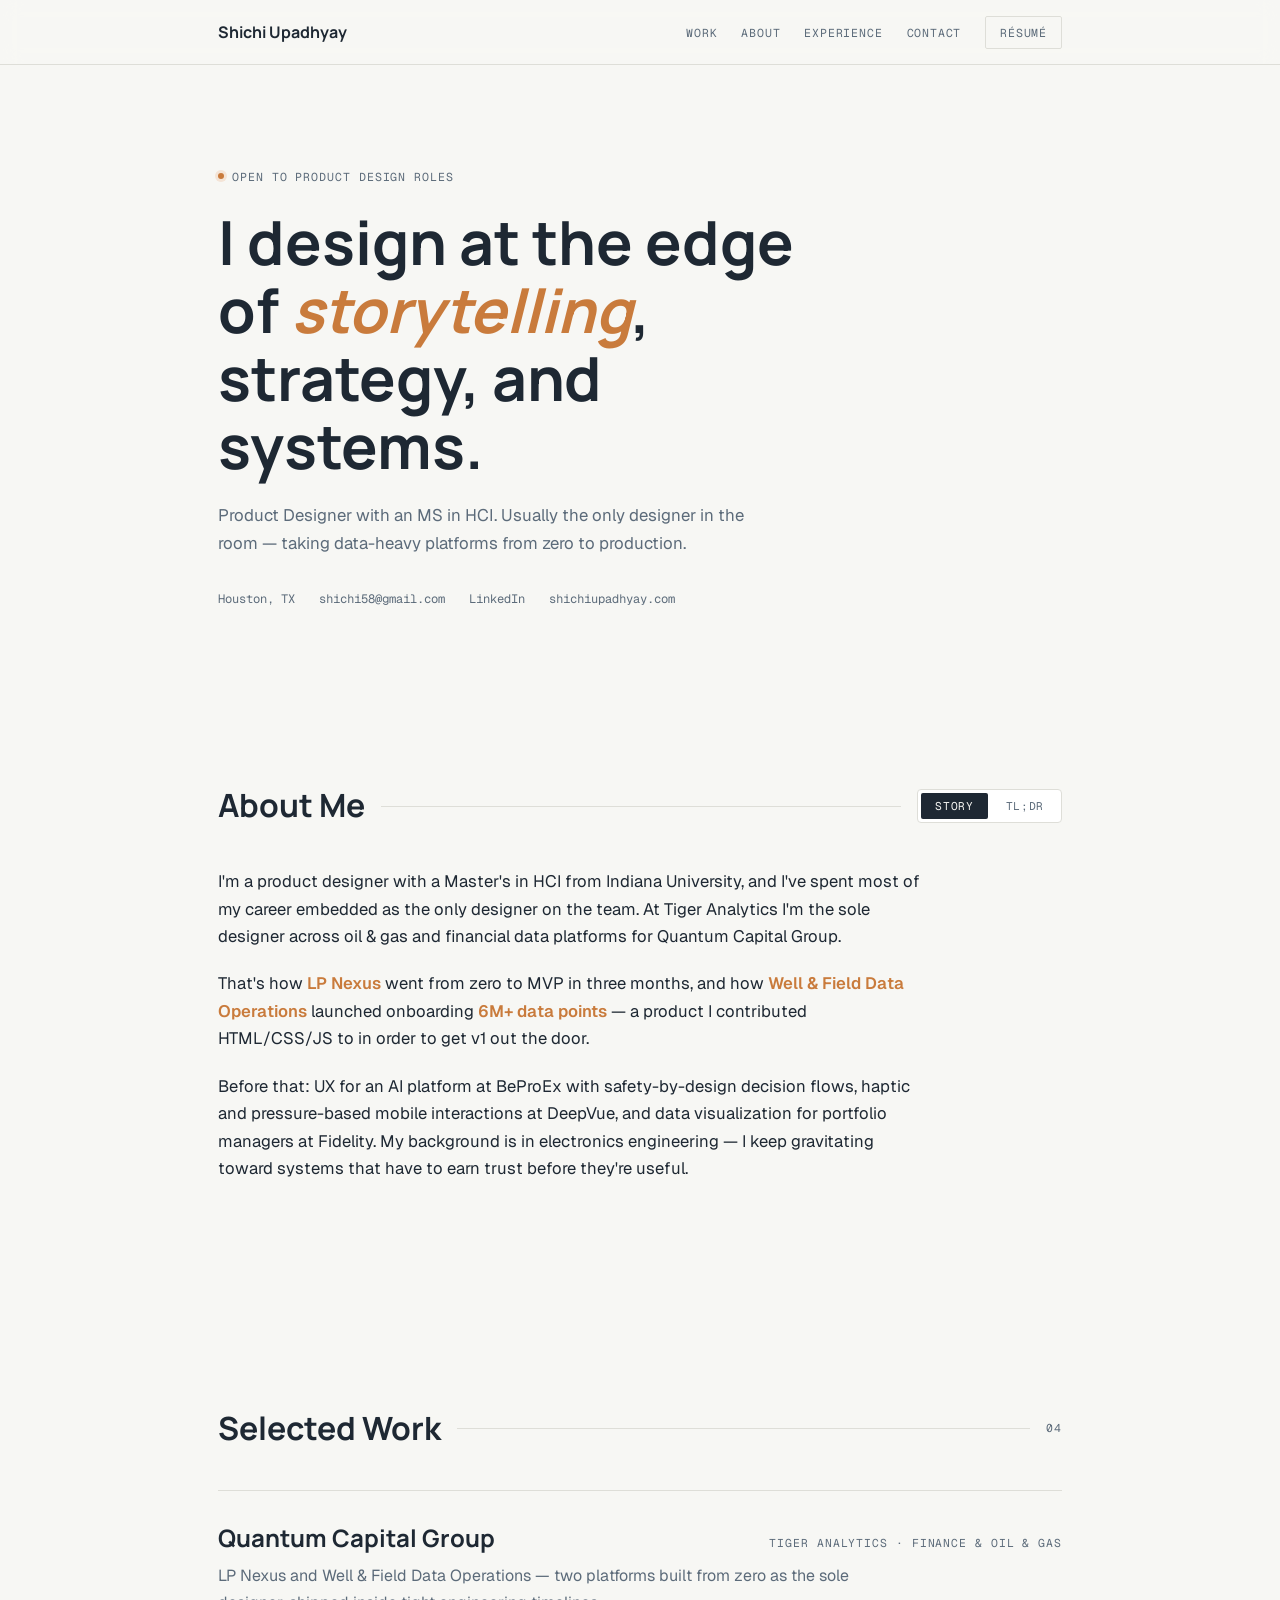
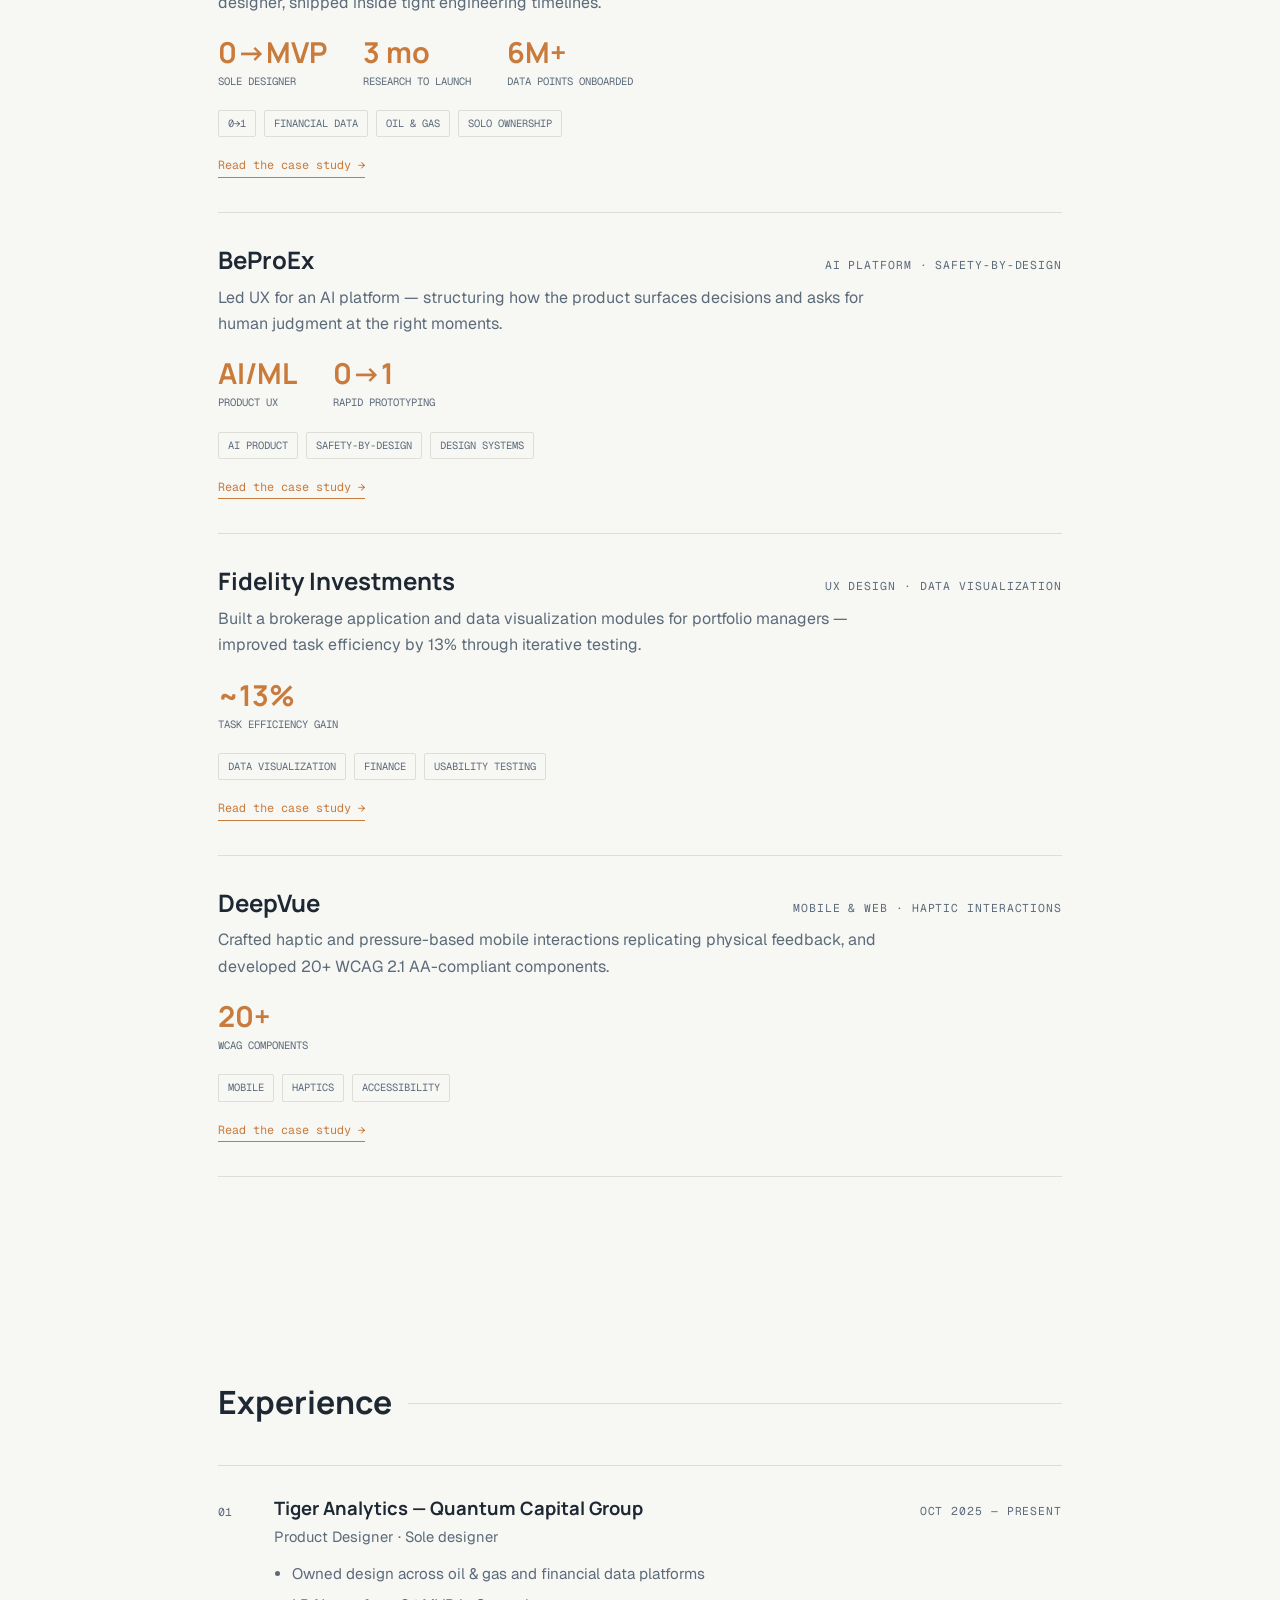
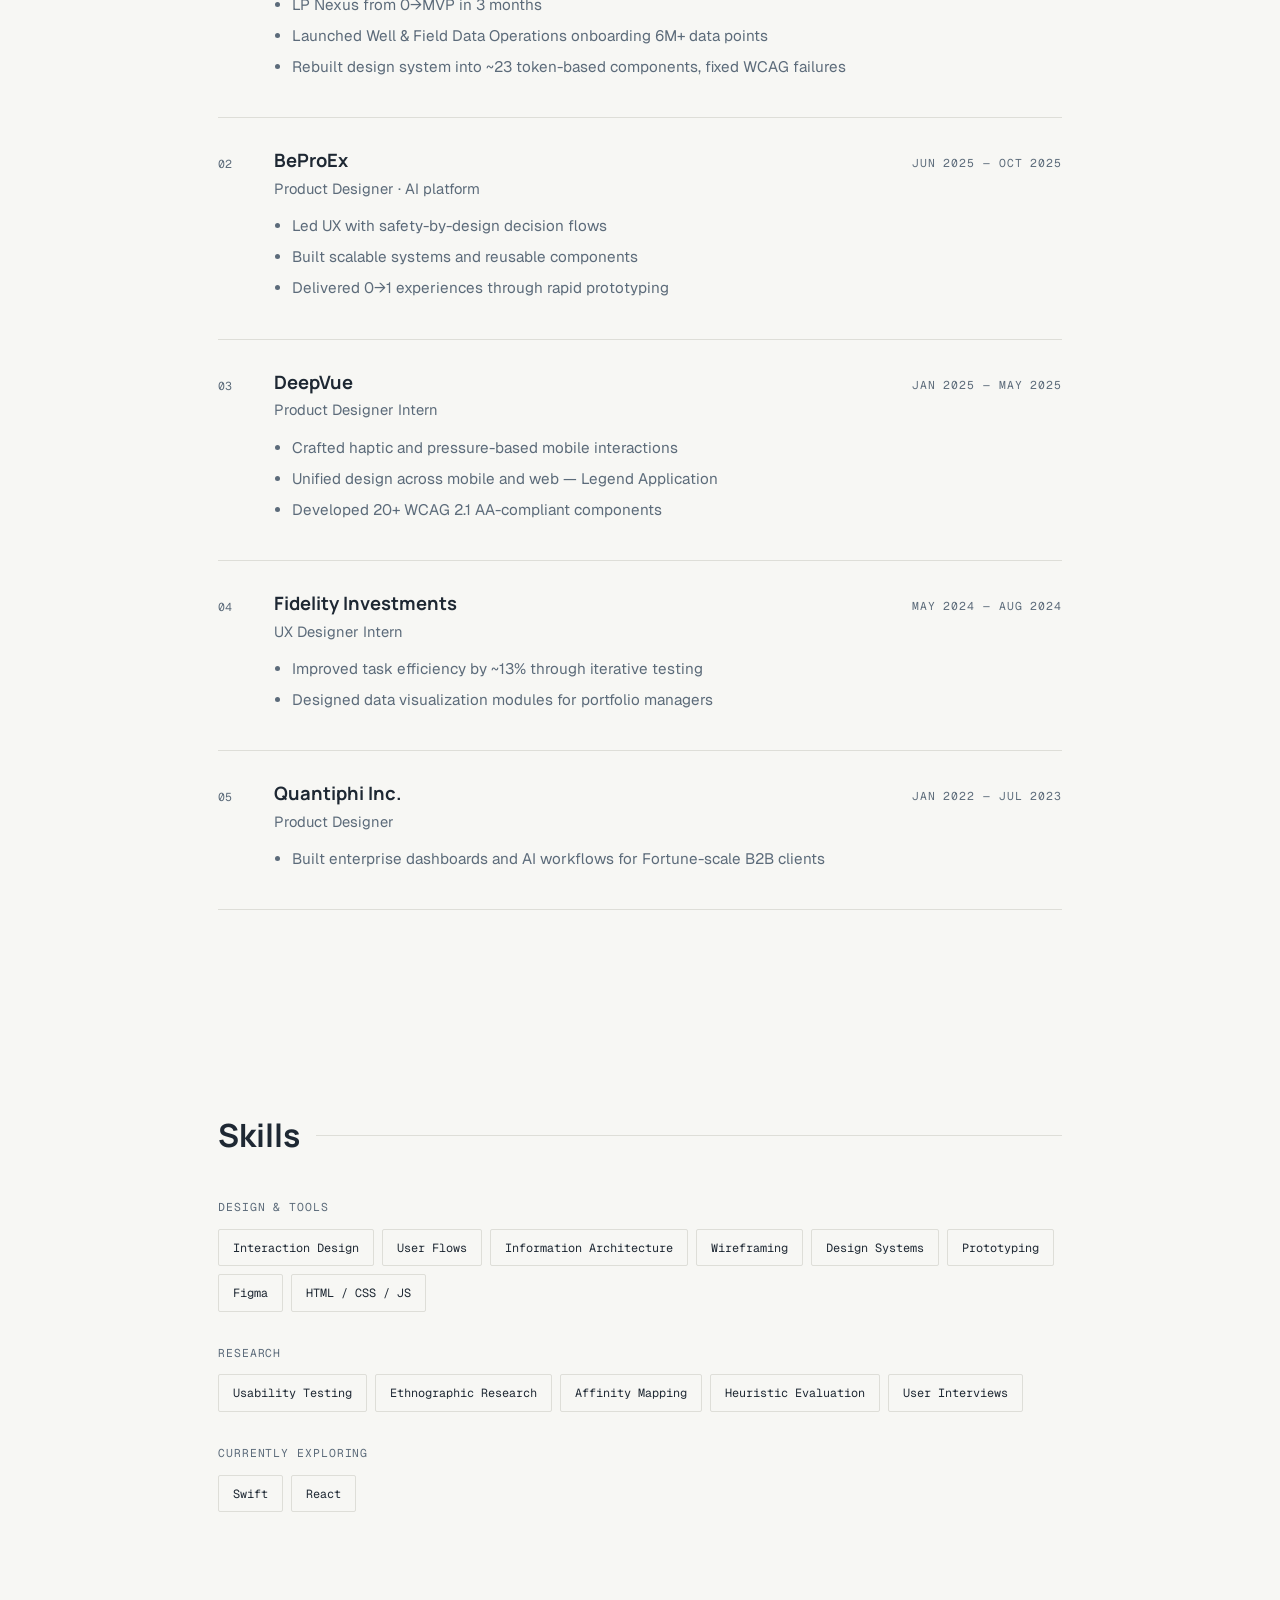
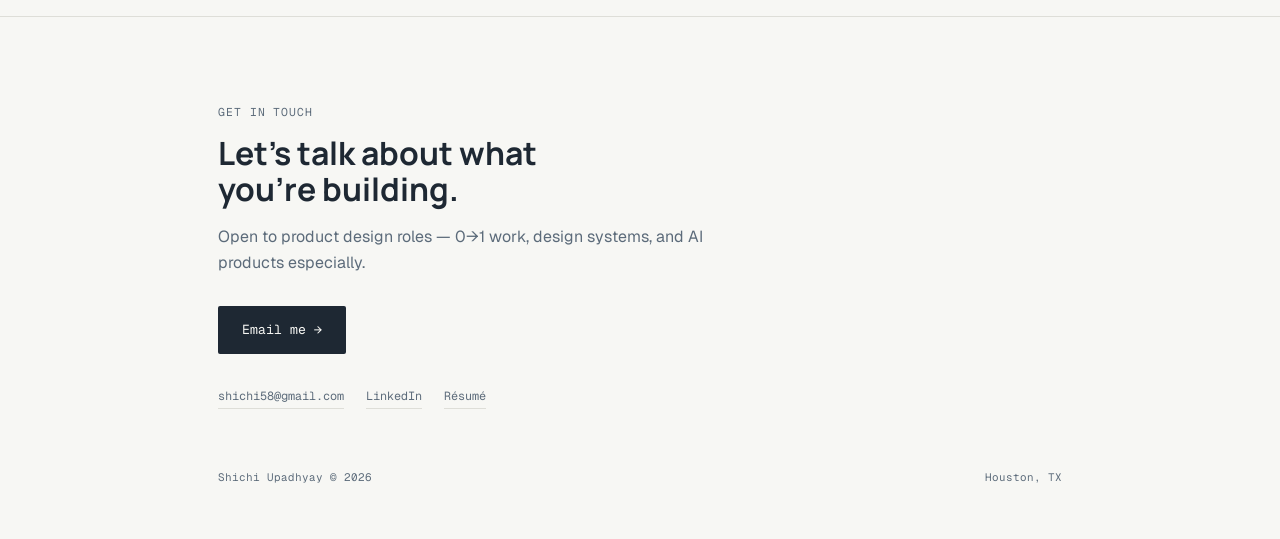
==== index.html @ eda4c9b5 "built portfolio structure with all sections and readme Set up portfolio from scratch - folder struct" ====
<!DOCTYPE html>
<html lang="en">
<head>
  <meta charset="UTF-8">
  <meta name="viewport" content="width=device-width, initial-scale=1">
  <title>Shichi Upadhyay — Product Designer</title>
  <link rel="preconnect" href="https://fonts.googleapis.com">
  <link rel="preconnect" href="https://fonts.gstatic.com" crossorigin>
  <link href="https://fonts.googleapis.com/css2?family=Manrope:wght@400;500;600;700&family=Geist:wght@400;500;600&family=Geist+Mono:wght@400;500&display=swap" rel="stylesheet">
  <link rel="stylesheet" href="assets/styles/main.css">
</head>
<body>

  <!-- 1. NAV -->
  <header class="nav">
    <div class="wrap">
      <div class="brand">Shichi Upadhyay</div>
      <nav class="nav-links">
        <a href="#work">Work</a>
        <a href="#about">About</a>
        <a href="#experience">Experience</a>
        <a href="#contact">Contact</a>
        <a href="resume.pdf" target="_blank" class="resume-btn">Résumé</a>
      </nav>
    </div>
  </header>

  <!-- 2. HERO -->
  <section class="hero">
    <div class="wrap">
      <span class="kicker">
        <span class="dot"></span>
        Open to product design roles
      </span>
      <h1>I design at the edge of <em>storytelling</em>, strategy, and systems.</h1>
      <p class="sub">Product Designer with an MS in HCI. Usually the only designer in the room — taking data-heavy platforms from zero to production.</p>
      <div class="hero-meta">
        <span>Houston, TX</span>
        <a href="mailto:shichi58@gmail.com">shichi58@gmail.com</a>
        <a href="https://linkedin.com/in/shichi-upadhyay" target="_blank">LinkedIn</a>
        <a href="https://shichiupadhyay.com" target="_blank">shichiupadhyay.com</a>
      </div>
    </div>
  </section>

  <!-- 3. ABOUT -->
  <section id="about" class="about">
    <div class="wrap">
      <div class="shead">
        <h2>About Me</h2>
        <span class="rule"></span>
        <div class="toggle">
          <button class="toggle-btn active" data-target="story">Story</button>
          <button class="toggle-btn" data-target="tldr">TL;DR</button>
        </div>
      </div>

      <div class="about-content" id="story">
        <p>I'm a product designer with a Master's in HCI from Indiana University, and I've spent most of my career embedded as the only designer on the team. At Tiger Analytics I'm the sole designer across oil & gas and financial data platforms for Quantum Capital Group.</p>
        <p>That's how <strong>LP Nexus</strong> went from zero to MVP in three months, and how <strong>Well & Field Data Operations</strong> launched onboarding <strong>6M+ data points</strong> — a product I contributed HTML/CSS/JS to in order to get v1 out the door.</p>
        <p>Before that: UX for an AI platform at BeProEx with safety-by-design decision flows, haptic and pressure-based mobile interactions at DeepVue, and data visualization for portfolio managers at Fidelity. My background is in electronics engineering — I keep gravitating toward systems that have to earn trust before they're useful.</p>
      </div>

      <div class="about-content hidden" id="tldr">
        <ul class="tldr-list">
          <li>MS in HCI, Indiana University</li>
          <li>Sole designer at Tiger Analytics — oil & gas + financial data platforms</li>
          <li>Took LP Nexus 0→MVP in 3 months</li>
          <li>Launched Well & Field Data Ops onboarding 6M+ data points</li>
          <li>Rebuilt design system — ~23 token-based components, WCAG fixed</li>
          <li>AI platform UX at BeProEx — safety-by-design decision flows</li>
          <li>Data visualization for portfolio managers at Fidelity</li>
          <li>Background in electronics engineering</li>
        </ul>
      </div>

    </div>
  </section>

  <!-- 4. SELECTED WORK -->
  <section id="work" class="work-section">
    <div class="wrap">
      <div class="shead">
        <h2>Selected Work</h2>
        <span class="rule"></span>
        <span class="mono">04</span>
      </div>

      <a href="case-studies/quantum-capital-group.html" class="work-card">
        <div class="work-top">
          <h3>Quantum Capital Group</h3>
          <span class="mono">Tiger Analytics · Finance & Oil & Gas</span>
        </div>
        <p>LP Nexus and Well & Field Data Operations — two platforms built from zero as the sole designer, shipped inside tight engineering timelines.</p>
        <div class="stats">
          <div class="stat"><span class="n">0→MVP</span><span class="l">Sole designer</span></div>
          <div class="stat"><span class="n">3 mo</span><span class="l">Research to launch</span></div>
          <div class="stat"><span class="n">6M+</span><span class="l">Data points onboarded</span></div>
        </div>
        <div class="tags">
          <span>0→1</span><span>Financial data</span><span>Oil & gas</span><span>Solo ownership</span>
        </div>
        <span class="go">Read the case study →</span>
      </a>

      <a href="case-studies/beprex.html" class="work-card">
        <div class="work-top">
          <h3>BeProEx</h3>
          <span class="mono">AI Platform · Safety-by-design</span>
        </div>
        <p>Led UX for an AI platform — structuring how the product surfaces decisions and asks for human judgment at the right moments.</p>
        <div class="stats">
          <div class="stat"><span class="n">AI/ML</span><span class="l">Product UX</span></div>
          <div class="stat"><span class="n">0→1</span><span class="l">Rapid prototyping</span></div>
        </div>
        <div class="tags">
          <span>AI product</span><span>Safety-by-design</span><span>Design systems</span>
        </div>
        <span class="go">Read the case study →</span>
      </a>

      <a href="case-studies/fidelity-investments.html" class="work-card">
        <div class="work-top">
          <h3>Fidelity Investments</h3>
          <span class="mono">UX Design · Data visualization</span>
        </div>
        <p>Built a brokerage application and data visualization modules for portfolio managers — improved task efficiency by 13% through iterative testing.</p>
        <div class="stats">
          <div class="stat"><span class="n">~13%</span><span class="l">Task efficiency gain</span></div>
        </div>
        <div class="tags">
          <span>Data visualization</span><span>Finance</span><span>Usability testing</span>
        </div>
        <span class="go">Read the case study →</span>
      </a>

      <a href="case-studies/deepvue.html" class="work-card">
        <div class="work-top">
          <h3>DeepVue</h3>
          <span class="mono">Mobile & Web · Haptic interactions</span>
        </div>
        <p>Crafted haptic and pressure-based mobile interactions replicating physical feedback, and developed 20+ WCAG 2.1 AA-compliant components.</p>
        <div class="stats">
          <div class="stat"><span class="n">20+</span><span class="l">WCAG components</span></div>
        </div>
        <div class="tags">
          <span>Mobile</span><span>Haptics</span><span>Accessibility</span>
        </div>
        <span class="go">Read the case study →</span>
      </a>

    </div>
  </section>

  <!-- 5. EXPERIENCE -->
  <section id="experience" class="experience">
    <div class="wrap">
      <div class="shead">
        <h2>Experience</h2>
        <span class="rule"></span>
      </div>

      <div class="exp-item">
        <span class="exp-num">01</span>
        <div class="exp-body">
          <div class="exp-top">
            <h3>Tiger Analytics — Quantum Capital Group</h3>
            <span class="mono">Oct 2025 — Present</span>
          </div>
          <div class="exp-role">Product Designer · Sole designer</div>
          <ul>
            <li>Owned design across oil & gas and financial data platforms</li>
            <li>LP Nexus from 0→MVP in 3 months</li>
            <li>Launched Well & Field Data Operations onboarding 6M+ data points</li>
            <li>Rebuilt design system into ~23 token-based components, fixed WCAG failures</li>
          </ul>
        </div>
      </div>

      <div class="exp-item">
        <span class="exp-num">02</span>
        <div class="exp-body">
          <div class="exp-top">
            <h3>BeProEx</h3>
            <span class="mono">Jun 2025 — Oct 2025</span>
          </div>
          <div class="exp-role">Product Designer · AI platform</div>
          <ul>
            <li>Led UX with safety-by-design decision flows</li>
            <li>Built scalable systems and reusable components</li>
            <li>Delivered 0→1 experiences through rapid prototyping</li>
          </ul>
        </div>
      </div>

      <div class="exp-item">
        <span class="exp-num">03</span>
        <div class="exp-body">
          <div class="exp-top">
            <h3>DeepVue</h3>
            <span class="mono">Jan 2025 — May 2025</span>
          </div>
          <div class="exp-role">Product Designer Intern</div>
          <ul>
            <li>Crafted haptic and pressure-based mobile interactions</li>
            <li>Unified design across mobile and web — Legend Application</li>
            <li>Developed 20+ WCAG 2.1 AA-compliant components</li>
          </ul>
        </div>
      </div>

      <div class="exp-item">
        <span class="exp-num">04</span>
        <div class="exp-body">
          <div class="exp-top">
            <h3>Fidelity Investments</h3>
            <span class="mono">May 2024 — Aug 2024</span>
          </div>
          <div class="exp-role">UX Designer Intern</div>
          <ul>
            <li>Improved task efficiency by ~13% through iterative testing</li>
            <li>Designed data visualization modules for portfolio managers</li>
          </ul>
        </div>
      </div>

      <div class="exp-item">
        <span class="exp-num">05</span>
        <div class="exp-body">
          <div class="exp-top">
            <h3>Quantiphi Inc.</h3>
            <span class="mono">Jan 2022 — Jul 2023</span>
          </div>
          <div class="exp-role">Product Designer</div>
          <ul>
            <li>Built enterprise dashboards and AI workflows for Fortune-scale B2B clients</li>
          </ul>
        </div>
      </div>

    </div>
  </section>

  <!-- 6. SKILLS -->
  <section id="skills" class="skills-section">
    <div class="wrap">
      <div class="shead">
        <h2>Skills</h2>
        <span class="rule"></span>
      </div>
      <div class="skills-grid">
        <div class="skills-group">
          <span class="mono">Design & Tools</span>
          <div class="skills-list">
            <span>Interaction Design</span>
            <span>User Flows</span>
            <span>Information Architecture</span>
            <span>Wireframing</span>
            <span>Design Systems</span>
            <span>Prototyping</span>
            <span>Figma</span>
            <span>HTML / CSS / JS</span>
          </div>
        </div>
        <div class="skills-group">
          <span class="mono">Research</span>
          <div class="skills-list">
            <span>Usability Testing</span>
            <span>Ethnographic Research</span>
            <span>Affinity Mapping</span>
            <span>Heuristic Evaluation</span>
            <span>User Interviews</span>
          </div>
        </div>
        <div class="skills-group">
          <span class="mono">Currently Exploring</span>
          <div class="skills-list">
            <span>Swift</span>
            <span>React</span>
          </div>
        </div>
      </div>
    </div>
  </section>

  <!-- 7. FOOTER CTA -->
  <footer id="contact">
    <div class="wrap">
      <span class="mono">Get in touch</span>
      <h2>Let's talk about what you're building.</h2>
      <p class="footer-lead">Open to product design roles — 0→1 work, design systems, and AI products especially.</p>
      <a href="mailto:shichi58@gmail.com" class="cta-btn">Email me →</a>
      <div class="footer-links">
        <a href="mailto:shichi58@gmail.com">shichi58@gmail.com</a>
        <a href="https://linkedin.com/in/shichi-upadhyay" target="_blank">LinkedIn</a>
        <a href="resume.pdf" target="_blank">Résumé</a>
      </div>
      <div class="footer-bottom">
        <span>Shichi Upadhyay © 2026</span>
        <span>Houston, TX</span>
      </div>
    </div>
  </footer>

  <script src="assets/scripts/main.js"></script>
</body>
</html>
---- assets/styles/main.css ----
:root {
  --paper: #F7F7F4;
  --ink: #1E2833;
  --ink-soft: #5C6B7A;
  --line: #DEDED8;
  --amber: #C97B3C;
  --amber-wash: #F4E4D6;
  --card: #FFFFFF;
  --max: 900px;
}

* { box-sizing: border-box; margin: 0; padding: 0; }
html { scroll-behavior: smooth; }

body {
  background: var(--paper);
  color: var(--ink);
  font-family: 'Geist', system-ui, sans-serif;
  line-height: 1.65;
  -webkit-font-smoothing: antialiased;
}

h1, h2, h3 {
  font-family: 'Manrope', sans-serif;
  font-weight: 700;
  line-height: 1.12;
}

a { color: inherit; text-decoration: none; }

.wrap {
  max-width: var(--max);
  margin: 0 auto;
  padding: 0 28px;
}

.mono {
  font-family: 'Geist Mono', monospace;
  font-size: .71rem;
  letter-spacing: .08em;
  text-transform: uppercase;
  color: var(--ink-soft);
}

/* ── NAV ── */
.nav {
  position: sticky;
  top: 0;
  z-index: 30;
  background: rgba(247,247,244,.88);
  backdrop-filter: blur(10px);
  border-bottom: 1px solid var(--line);
}

.nav .wrap {
  display: flex;
  align-items: center;
  justify-content: space-between;
  height: 64px;
}

.brand {
  font-family: 'Manrope', sans-serif;
  font-weight: 700;
  font-size: 1rem;
}

.nav-links {
  display: flex;
  align-items: center;
  gap: 24px;
}

.nav-links a {
  font-family: 'Geist Mono', monospace;
  font-size: .72rem;
  letter-spacing: .07em;
  text-transform: uppercase;
  color: var(--ink-soft);
}

.nav-links a:hover { color: var(--amber); }

.resume-btn {
  border: 1px solid var(--line);
  padding: 6px 14px;
  border-radius: 2px;
}

.resume-btn:hover {
  background: var(--amber);
  color: white;
  border-color: var(--amber);
}

/* ── HERO ── */
.hero { padding: 96px 0 72px; }

.kicker {
  display: inline-flex;
  align-items: center;
  gap: 8px;
  font-family: 'Geist Mono', monospace;
  font-size: .72rem;
  letter-spacing: .08em;
  text-transform: uppercase;
  color: var(--ink-soft);
  margin-bottom: 22px;
}

.dot {
  width: 6px;
  height: 6px;
  border-radius: 50%;
  background: var(--amber);
  box-shadow: 0 0 0 3px var(--amber-wash);
  display: inline-block;
}

.hero h1 {
  font-size: clamp(2.4rem, 5.6vw, 3.8rem);
  max-width: 15ch;
}

.hero h1 em {
  font-style: italic;
  color: var(--amber);
}

.hero .sub {
  margin-top: 22px;
  color: var(--ink-soft);
  font-size: 1.05rem;
  max-width: 48ch;
}

.hero-meta {
  margin-top: 32px;
  display: flex;
  gap: 24px;
  flex-wrap: wrap;
}

.hero-meta a,
.hero-meta span {
  font-family: 'Geist Mono', monospace;
  font-size: .76rem;
  color: var(--ink-soft);
  border-bottom: 1px solid transparent;
  padding-bottom: 2px;
}

.hero-meta a:hover {
  color: var(--amber);
  border-bottom-color: var(--amber);
}

/* ── SECTION HEADS ── */
.shead {
  display: flex;
  align-items: center;
  gap: 16px;
  margin-bottom: 44px;
}

.shead h2 { font-size: 2rem; white-space: nowrap; }

.rule {
  flex: 1;
  height: 1px;
  background: var(--line);
}

/* ── ABOUT ── */
.about { padding: 104px 0; }

.toggle {
  display: flex;
  gap: 4px;
  background: var(--card);
  border: 1px solid var(--line);
  border-radius: 4px;
  padding: 3px;
}

.toggle-btn {
  font-family: 'Geist Mono', monospace;
  font-size: .7rem;
  letter-spacing: .06em;
  text-transform: uppercase;
  padding: 6px 14px;
  border: none;
  background: none;
  color: var(--ink-soft);
  border-radius: 2px;
  cursor: pointer;
  transition: all .2s ease;
}

.toggle-btn.active {
  background: var(--ink);
  color: var(--paper);
}

.about-content { margin-top: 8px; }
.about-content p { max-width: 64ch; font-size: 1.04rem; margin-bottom: 20px; }
.about-content strong { font-weight: 600; color: var(--amber); }
.about-content.hidden { display: none; }

.tldr-list {
  padding-left: 18px;
  display: flex;
  flex-direction: column;
  gap: 12px;
}

.tldr-list li { font-size: 1.04rem; color: var(--ink-soft); }
.tldr-list li strong { color: var(--ink); }

/* ── WORK ── */
.work-section { padding: 104px 0; }

.work-card {
  display: block;
  border-top: 1px solid var(--line);
  padding: 34px 0;
  transition: padding-left .25s ease;
}

.work-card:last-of-type { border-bottom: 1px solid var(--line); }
.work-card:hover { padding-left: 10px; }

.work-top {
  display: flex;
  justify-content: space-between;
  align-items: baseline;
  gap: 16px;
  flex-wrap: wrap;
}

.work-card h3 { font-size: 1.5rem; }

.work-card p {
  color: var(--ink-soft);
  max-width: 60ch;
  margin-top: 10px;
}

.stats {
  display: flex;
  gap: 36px;
  margin-top: 22px;
  flex-wrap: wrap;
}

.stat .n {
  font-family: 'Manrope', sans-serif;
  font-size: 1.8rem;
  font-weight: 700;
  color: var(--amber);
  display: block;
  line-height: 1;
}

.stat .l {
  font-family: 'Geist Mono', monospace;
  font-size: .66rem;
  text-transform: uppercase;
  color: var(--ink-soft);
  margin-top: 6px;
  display: block;
}

.tags {
  display: flex;
  gap: 8px;
  flex-wrap: wrap;
  margin-top: 20px;
}

.tags span {
  font-family: 'Geist Mono', monospace;
  font-size: .65rem;
  text-transform: uppercase;
  color: var(--ink-soft);
  border: 1px solid var(--line);
  padding: 4px 9px;
  border-radius: 2px;
}

.go {
  font-family: 'Geist Mono', monospace;
  font-size: .74rem;
  color: var(--amber);
  margin-top: 18px;
  display: inline-block;
  border-bottom: 1px solid var(--amber);
  padding-bottom: 2px;
}

/* ── EXPERIENCE ── */
.experience { padding: 104px 0; }

.exp-item {
  display: flex;
  gap: 32px;
  border-top: 1px solid var(--line);
  padding: 32px 0;
}

.exp-item:last-of-type { border-bottom: 1px solid var(--line); }

.exp-num {
  font-family: 'Geist Mono', monospace;
  font-size: .72rem;
  color: var(--ink-soft);
  padding-top: 4px;
  min-width: 24px;
}

.exp-body { flex: 1; }

.exp-top {
  display: flex;
  justify-content: space-between;
  align-items: baseline;
  gap: 12px;
  flex-wrap: wrap;
  margin-bottom: 4px;
}

.exp-top h3 { font-size: 1.15rem; }

.exp-role {
  color: var(--ink-soft);
  font-size: .92rem;
  margin-bottom: 12px;
}

.exp-body ul { padding-left: 18px; }
.exp-body li {
  font-size: .95rem;
  color: var(--ink-soft);
  margin-bottom: 6px;
}

/* ── SKILLS ── */
.skills-section { padding: 104px 0; }

.skills-grid {
  display: flex;
  flex-direction: column;
  gap: 32px;
}

.skills-group .mono { display: block; margin-bottom: 12px; }

.skills-list {
  display: flex;
  flex-wrap: wrap;
  gap: 8px;
}

.skills-list span {
  font-family: 'Geist Mono', monospace;
  font-size: .74rem;
  padding: 8px 14px;
  border: 1px solid var(--line);
  border-radius: 2px;
  color: var(--ink);
}

/* ── FOOTER ── */
footer {
  border-top: 1px solid var(--line);
  padding: 86px 0 52px;
}

footer .mono { display: block; margin-bottom: 14px; }
footer h2 { font-size: 2rem; max-width: 18ch; margin-bottom: 16px; }

.footer-lead {
  color: var(--ink-soft);
  max-width: 48ch;
  margin-bottom: 30px;
}

.cta-btn {
  display: inline-block;
  font-family: 'Geist Mono', monospace;
  font-size: .82rem;
  background: var(--ink);
  color: var(--paper);
  padding: 13px 24px;
  border-radius: 2px;
  transition: background .2s ease;
}

.cta-btn:hover { background: var(--amber); }

.footer-links {
  display: flex;
  gap: 22px;
  margin-top: 32px;
  flex-wrap: wrap;
}

.footer-links a {
  font-family: 'Geist Mono', monospace;
  font-size: .74rem;
  color: var(--ink-soft);
  border-bottom: 1px solid var(--line);
  padding-bottom: 2px;
}

.footer-links a:hover {
  color: var(--amber);
  border-bottom-color: var(--amber);
}

.footer-bottom {
  margin-top: 60px;
  display: flex;
  justify-content: space-between;
  flex-wrap: wrap;
  gap: 8px;
  font-family: 'Geist Mono', monospace;
  font-size: .68rem;
  color: var(--ink-soft);
}

/* ── REVEAL ANIMATION ── */
[data-r] {
  opacity: 0;
  transform: translateY(12px);
  transition: opacity .55s ease, transform .55s ease;
}

[data-r].vis {
  opacity: 1;
  transform: none;
}

/* ── RESPONSIVE ── */
@media (max-width: 720px) {
  section { padding: 68px 0; }
  .nav-links { gap: 14px; }
  .exp-item { flex-direction: column; gap: 8px; }
}
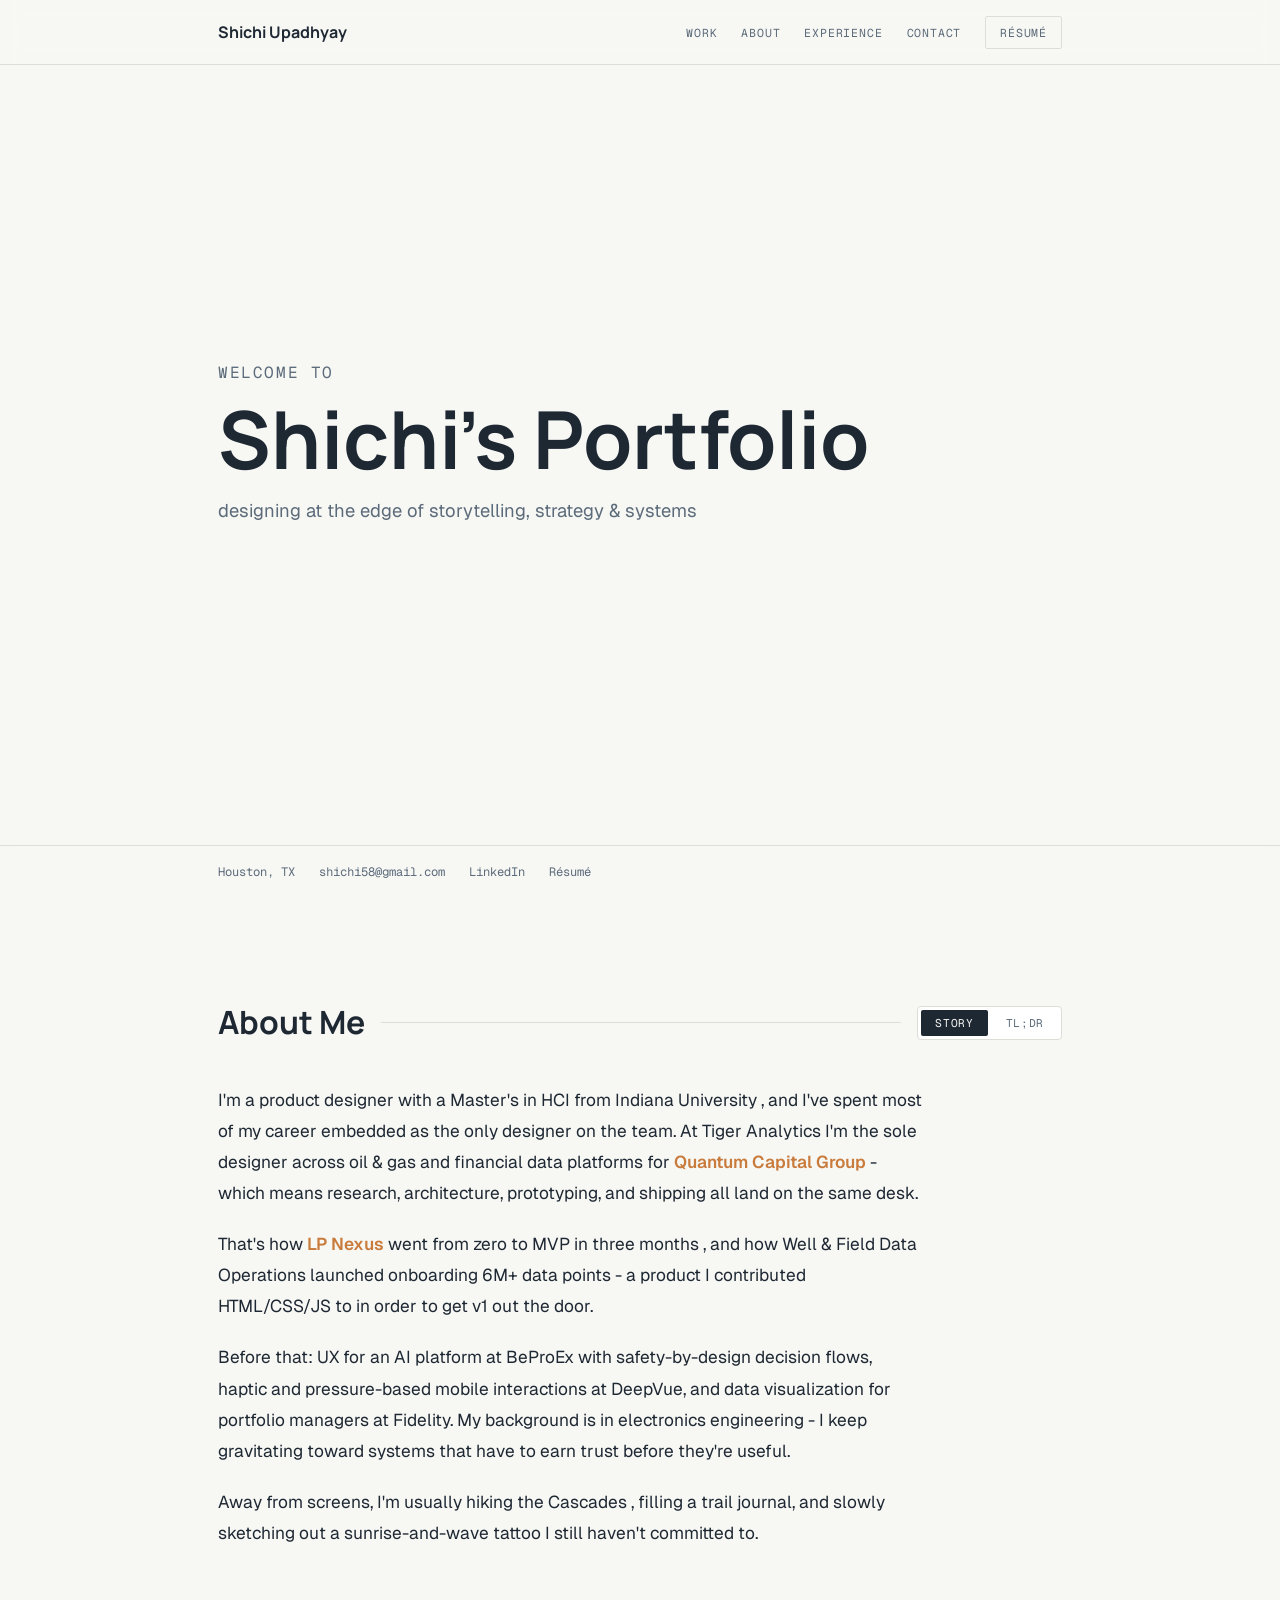
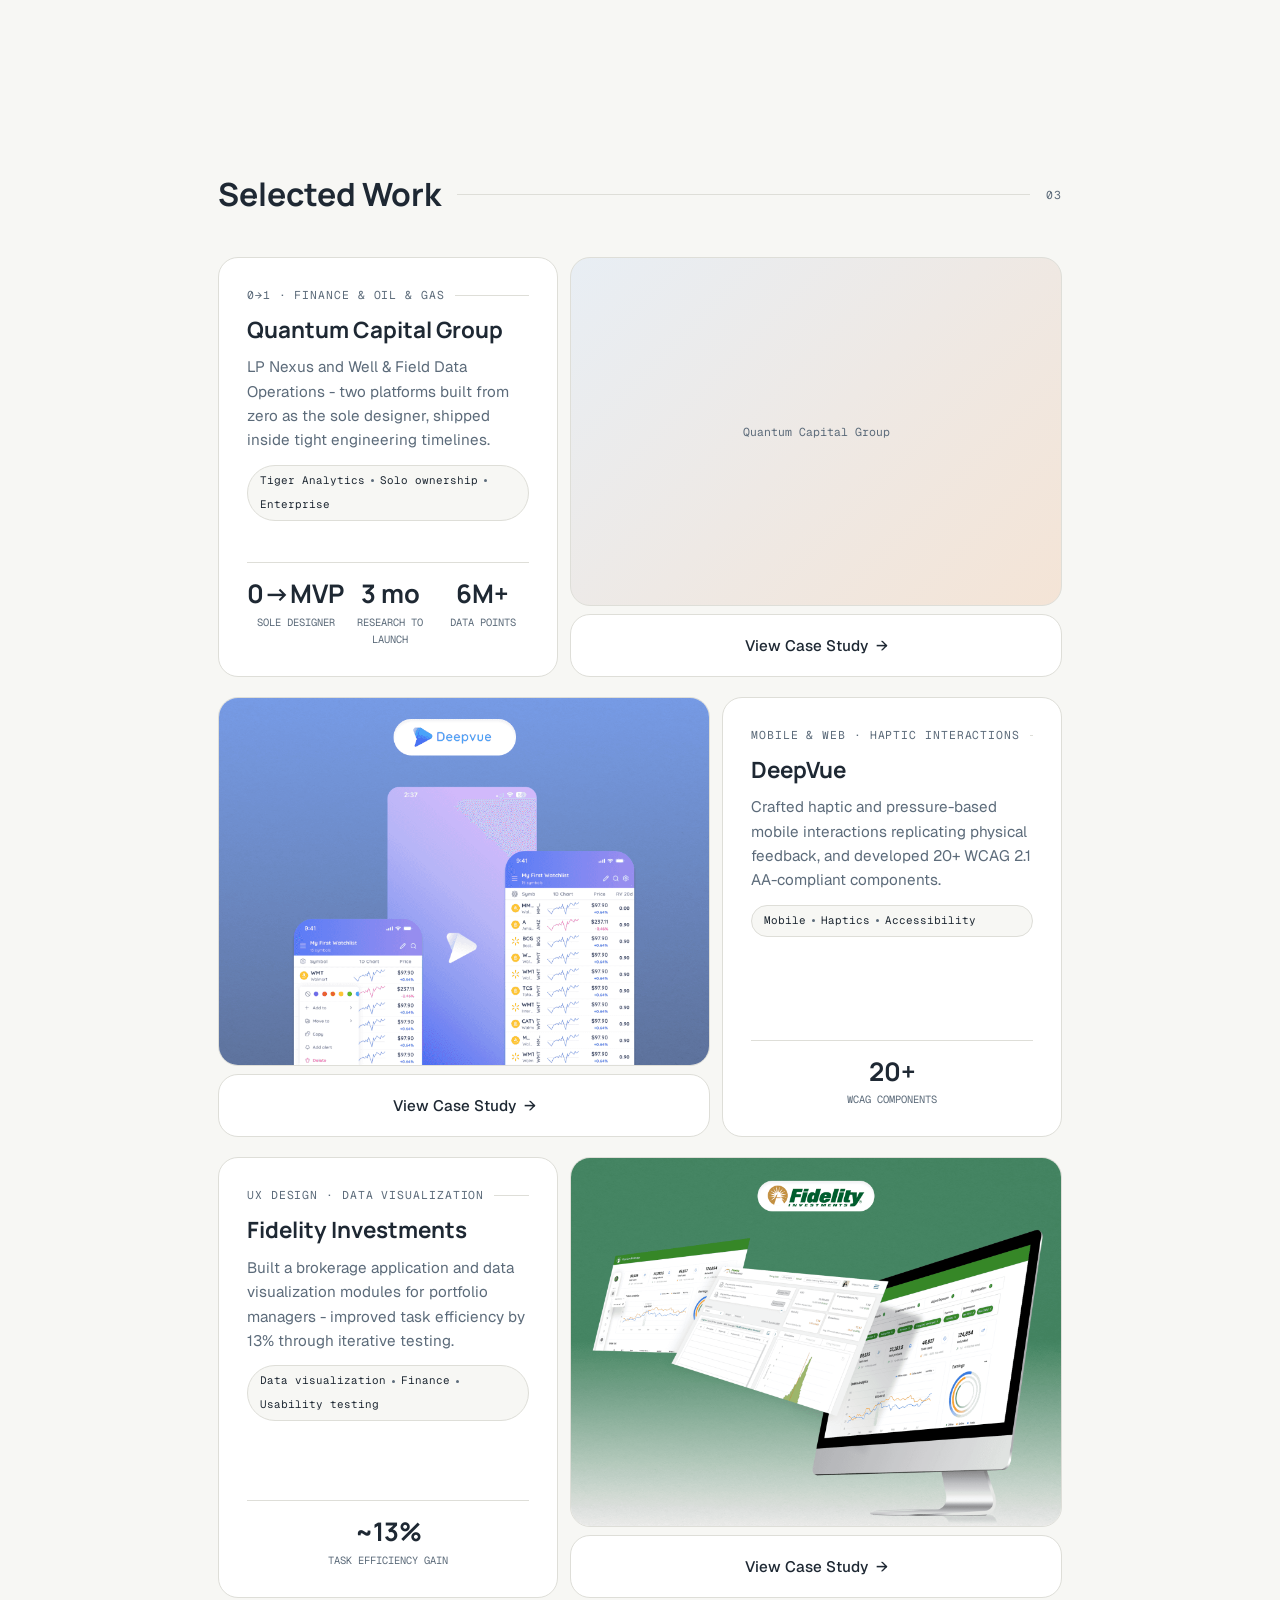
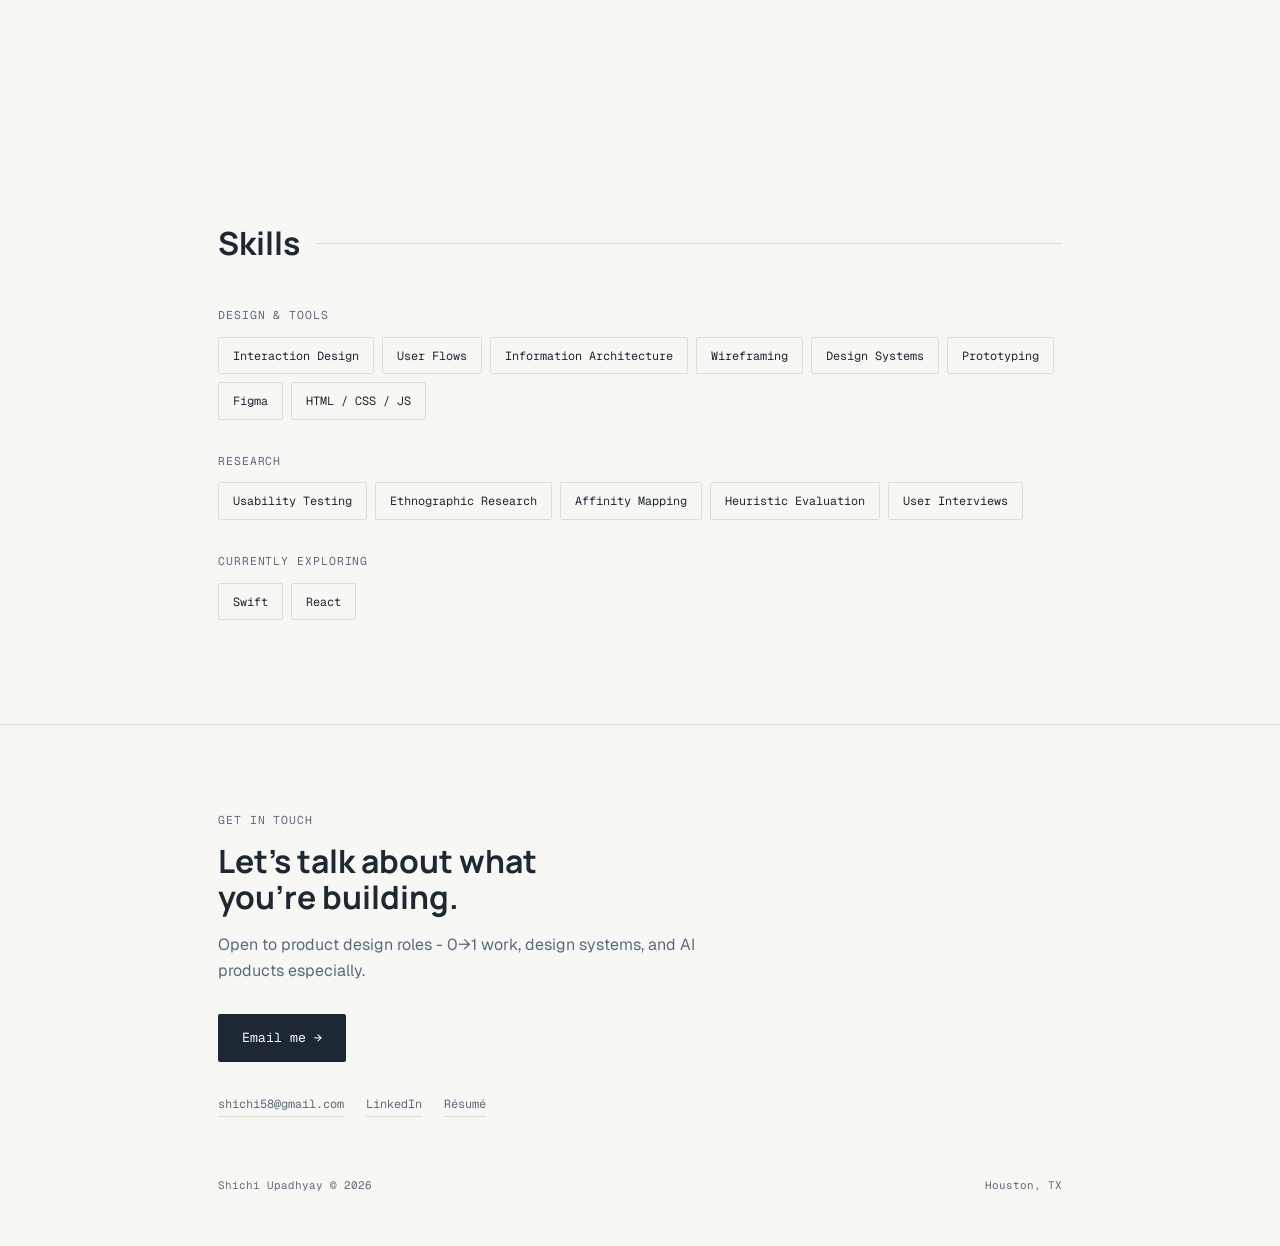
==== commit 26c6f41a: "Add case studies, simplify hero, work card images" ====
--- a/index.html
+++ b/index.html
@@ -3,7 +3,7 @@
 <head>
   <meta charset="UTF-8">
   <meta name="viewport" content="width=device-width, initial-scale=1">
-  <title>Shichi Upadhyay — Product Designer</title>
+  <title>Shichi Upadhyay - Product Designer</title>
   <link rel="preconnect" href="https://fonts.googleapis.com">
   <link rel="preconnect" href="https://fonts.gstatic.com" crossorigin>
   <link href="https://fonts.googleapis.com/css2?family=Manrope:wght@400;500;600;700&family=Geist:wght@400;500;600&family=Geist+Mono:wght@400;500&display=swap" rel="stylesheet">
@@ -15,231 +15,212 @@
   <header class="nav">
     <div class="wrap">
       <div class="brand">Shichi Upadhyay</div>
-      <nav class="nav-links">
+      <nav class="nav-links" id="nav-links">
         <a href="#work">Work</a>
         <a href="#about">About</a>
         <a href="#experience">Experience</a>
         <a href="#contact">Contact</a>
         <a href="resume.pdf" target="_blank" class="resume-btn">Résumé</a>
       </nav>
+      <button class="nav-toggle" aria-label="Toggle menu" aria-expanded="false" aria-controls="nav-links">
+        <span></span>
+        <span></span>
+        <span></span>
+      </button>
     </div>
   </header>
 
-  <!-- 2. HERO -->
-  <section class="hero">
-    <div class="wrap">
-      <span class="kicker">
-        <span class="dot"></span>
-        Open to product design roles
-      </span>
-      <h1>I design at the edge of <em>storytelling</em>, strategy, and systems.</h1>
-      <p class="sub">Product Designer with an MS in HCI. Usually the only designer in the room — taking data-heavy platforms from zero to production.</p>
+<!-- 2. HERO -->
+<section id="home">
+  <div class="wrap hero-simple">
+    <span class="mono">WELCOME TO</span>
+    <h1>Shichi's Portfolio</h1>
+    <p>designing at the edge of storytelling, strategy &amp; systems</p>
+  </div>
+
+  <div class="hero-meta-bar">
+    <div class="wrap">
       <div class="hero-meta">
         <span>Houston, TX</span>
         <a href="mailto:shichi58@gmail.com">shichi58@gmail.com</a>
         <a href="https://linkedin.com/in/shichi-upadhyay" target="_blank">LinkedIn</a>
-        <a href="https://shichiupadhyay.com" target="_blank">shichiupadhyay.com</a>
-      </div>
-    </div>
-  </section>
+        <a href="resume.pdf" target="_blank">Résumé</a>
+      </div>
+    </div>
+  </div>
+</section>
 
   <!-- 3. ABOUT -->
-  <section id="about" class="about">
-    <div class="wrap">
-      <div class="shead">
-        <h2>About Me</h2>
-        <span class="rule"></span>
-        <div class="toggle">
-          <button class="toggle-btn active" data-target="story">Story</button>
-          <button class="toggle-btn" data-target="tldr">TL;DR</button>
-        </div>
-      </div>
-
-      <div class="about-content" id="story">
-        <p>I'm a product designer with a Master's in HCI from Indiana University, and I've spent most of my career embedded as the only designer on the team. At Tiger Analytics I'm the sole designer across oil & gas and financial data platforms for Quantum Capital Group.</p>
-        <p>That's how <strong>LP Nexus</strong> went from zero to MVP in three months, and how <strong>Well & Field Data Operations</strong> launched onboarding <strong>6M+ data points</strong> — a product I contributed HTML/CSS/JS to in order to get v1 out the door.</p>
-        <p>Before that: UX for an AI platform at BeProEx with safety-by-design decision flows, haptic and pressure-based mobile interactions at DeepVue, and data visualization for portfolio managers at Fidelity. My background is in electronics engineering — I keep gravitating toward systems that have to earn trust before they're useful.</p>
-      </div>
-
-      <div class="about-content hidden" id="tldr">
-        <ul class="tldr-list">
-          <li>MS in HCI, Indiana University</li>
-          <li>Sole designer at Tiger Analytics — oil & gas + financial data platforms</li>
-          <li>Took LP Nexus 0→MVP in 3 months</li>
-          <li>Launched Well & Field Data Ops onboarding 6M+ data points</li>
-          <li>Rebuilt design system — ~23 token-based components, WCAG fixed</li>
-          <li>AI platform UX at BeProEx — safety-by-design decision flows</li>
-          <li>Data visualization for portfolio managers at Fidelity</li>
-          <li>Background in electronics engineering</li>
-        </ul>
-      </div>
-
-    </div>
-  </section>
+<section id="about" class="about">
+  <div class="wrap">
+    <div class="shead">
+      <h2>About Me</h2>
+      <span class="rule"></span>
+      <div class="toggle">
+        <button class="toggle-btn active" data-target="story">Story</button>
+        <button class="toggle-btn" data-target="tldr">TL;DR</button>
+      </div>
+    </div>
+
+    <div class="about-text">
+      <p>
+        I'm a product designer with a Master's in HCI from Indiana University
+        <span class="strike">, and I've spent most of my career embedded as the only designer on the team.</span>
+        At Tiger Analytics I'm the sole designer across oil & gas and financial data platforms for
+        <strong>Quantum Capital Group</strong>
+        <span class="strike"> - which means research, architecture, prototyping, and shipping all land on the same desk.</span>
+      </p>
+      <p>
+        That's how <strong>LP Nexus</strong> went from zero to MVP in three months
+        <span class="strike">, and how Well & Field Data Operations launched onboarding 6M+ data points - a product I contributed HTML/CSS/JS to in order to get v1 out the door.</span>
+      </p>
+      <p>
+        <span class="strike">Before that: UX for an AI platform at BeProEx with safety-by-design decision flows, haptic and pressure-based mobile interactions at DeepVue, and data visualization for portfolio managers at Fidelity.</span>
+        My background is in electronics engineering
+        <span class="strike"> - I keep gravitating toward systems that have to earn trust before they're useful.</span>
+      </p>
+      <p>
+        Away from screens, I'm usually hiking the Cascades
+        <span class="strike">, filling a trail journal, and slowly sketching out a sunrise-and-wave tattoo I still haven't committed to.</span>
+      </p>
+    </div>
+
+  </div>
+</section>
 
   <!-- 4. SELECTED WORK -->
-  <section id="work" class="work-section">
-    <div class="wrap">
-      <div class="shead">
-        <h2>Selected Work</h2>
-        <span class="rule"></span>
-        <span class="mono">04</span>
-      </div>
-
-      <a href="case-studies/quantum-capital-group.html" class="work-card">
-        <div class="work-top">
+<section id="work" class="work-section">
+  <div class="wrap">
+    <div class="shead">
+      <h2>Selected Work</h2>
+      <span class="rule"></span>
+      <span class="mono">03</span>
+    </div>
+
+    <!-- Card 1: info left, image right -->
+    <div class="work-card">
+      <div class="work-info">
+        <div class="work-info-top">
+          <div class="work-eyebrow">
+            <span class="mono">0→1 · Finance & Oil & Gas</span>
+            <span class="rule"></span>
+          </div>
           <h3>Quantum Capital Group</h3>
-          <span class="mono">Tiger Analytics · Finance & Oil & Gas</span>
-        </div>
-        <p>LP Nexus and Well & Field Data Operations — two platforms built from zero as the sole designer, shipped inside tight engineering timelines.</p>
-        <div class="stats">
-          <div class="stat"><span class="n">0→MVP</span><span class="l">Sole designer</span></div>
-          <div class="stat"><span class="n">3 mo</span><span class="l">Research to launch</span></div>
-          <div class="stat"><span class="n">6M+</span><span class="l">Data points onboarded</span></div>
-        </div>
-        <div class="tags">
-          <span>0→1</span><span>Financial data</span><span>Oil & gas</span><span>Solo ownership</span>
-        </div>
-        <span class="go">Read the case study →</span>
-      </a>
-
-      <a href="case-studies/beprex.html" class="work-card">
-        <div class="work-top">
-          <h3>BeProEx</h3>
-          <span class="mono">AI Platform · Safety-by-design</span>
-        </div>
-        <p>Led UX for an AI platform — structuring how the product surfaces decisions and asks for human judgment at the right moments.</p>
-        <div class="stats">
-          <div class="stat"><span class="n">AI/ML</span><span class="l">Product UX</span></div>
-          <div class="stat"><span class="n">0→1</span><span class="l">Rapid prototyping</span></div>
-        </div>
-        <div class="tags">
-          <span>AI product</span><span>Safety-by-design</span><span>Design systems</span>
-        </div>
-        <span class="go">Read the case study →</span>
-      </a>
-
-      <a href="case-studies/fidelity-investments.html" class="work-card">
-        <div class="work-top">
+          <p>LP Nexus and Well & Field Data Operations - two platforms built from zero as the sole designer, shipped inside tight engineering timelines.</p>
+          <span class="work-chip">
+            <span>Tiger Analytics</span>
+            <span class="chip-dot"></span>
+            <span>Solo ownership</span>
+            <span class="chip-dot"></span>
+            <span>Enterprise</span>
+          </span>
+        </div>
+        <div class="work-stats">
+          <span class="stat-rule"></span>
+          <div class="stats-row">
+            <div class="stat">
+              <span class="n">0→MVP</span>
+              <span class="l">Sole designer</span>
+            </div>
+            <div class="stat">
+              <span class="n">3 mo</span>
+              <span class="l">Research to launch</span>
+            </div>
+            <div class="stat">
+              <span class="n">6M+</span>
+              <span class="l">Data points</span>
+            </div>
+          </div>
+        </div>
+      </div>
+      <div class="work-right">
+        <a href="case-studies/quantum-capital-group.html" class="work-image qcg-placeholder">
+          <div class="work-placeholder">Quantum Capital Group</div>
+        </a>
+        <a href="case-studies/quantum-capital-group.html" class="view-btn">
+          View Case Study <span>→</span>
+        </a>
+      </div>
+    </div>
+
+    <!-- Card 4: image left, info right -->
+    <div class="work-card reverse">
+      <div class="work-info">
+        <div class="work-info-top">
+          <div class="work-eyebrow">
+            <span class="mono">Mobile & Web · Haptic interactions</span>
+            <span class="rule"></span>
+          </div>
+          <h3>DeepVue</h3>
+          <p>Crafted haptic and pressure-based mobile interactions replicating physical feedback, and developed 20+ WCAG 2.1 AA-compliant components.</p>
+          <span class="work-chip">
+            <span>Mobile</span>
+            <span class="chip-dot"></span>
+            <span>Haptics</span>
+            <span class="chip-dot"></span>
+            <span>Accessibility</span>
+          </span>
+        </div>
+        <div class="work-stats">
+          <span class="stat-rule"></span>
+          <div class="stats-row">
+            <div class="stat">
+              <span class="n">20+</span>
+              <span class="l">WCAG components</span>
+            </div>
+          </div>
+        </div>
+      </div>
+      <div class="work-right">
+        <a href="case-studies/deepvue.html" class="work-image">
+          <img src="assets/images/work/deepvue.png" alt="DeepVue trading platform interface">
+        </a>
+        <a href="case-studies/deepvue.html" class="view-btn">
+          View Case Study <span>→</span>
+        </a>
+      </div>
+    </div>
+
+    <!-- Card 3: info left, image right -->
+    <div class="work-card">
+      <div class="work-info">
+        <div class="work-info-top">
+          <div class="work-eyebrow">
+            <span class="mono">UX Design · Data visualization</span>
+            <span class="rule"></span>
+          </div>
           <h3>Fidelity Investments</h3>
-          <span class="mono">UX Design · Data visualization</span>
-        </div>
-        <p>Built a brokerage application and data visualization modules for portfolio managers — improved task efficiency by 13% through iterative testing.</p>
-        <div class="stats">
-          <div class="stat"><span class="n">~13%</span><span class="l">Task efficiency gain</span></div>
-        </div>
-        <div class="tags">
-          <span>Data visualization</span><span>Finance</span><span>Usability testing</span>
-        </div>
-        <span class="go">Read the case study →</span>
-      </a>
-
-      <a href="case-studies/deepvue.html" class="work-card">
-        <div class="work-top">
-          <h3>DeepVue</h3>
-          <span class="mono">Mobile & Web · Haptic interactions</span>
-        </div>
-        <p>Crafted haptic and pressure-based mobile interactions replicating physical feedback, and developed 20+ WCAG 2.1 AA-compliant components.</p>
-        <div class="stats">
-          <div class="stat"><span class="n">20+</span><span class="l">WCAG components</span></div>
-        </div>
-        <div class="tags">
-          <span>Mobile</span><span>Haptics</span><span>Accessibility</span>
-        </div>
-        <span class="go">Read the case study →</span>
-      </a>
-
-    </div>
-  </section>
-
-  <!-- 5. EXPERIENCE -->
-  <section id="experience" class="experience">
-    <div class="wrap">
-      <div class="shead">
-        <h2>Experience</h2>
-        <span class="rule"></span>
-      </div>
-
-      <div class="exp-item">
-        <span class="exp-num">01</span>
-        <div class="exp-body">
-          <div class="exp-top">
-            <h3>Tiger Analytics — Quantum Capital Group</h3>
-            <span class="mono">Oct 2025 — Present</span>
-          </div>
-          <div class="exp-role">Product Designer · Sole designer</div>
-          <ul>
-            <li>Owned design across oil & gas and financial data platforms</li>
-            <li>LP Nexus from 0→MVP in 3 months</li>
-            <li>Launched Well & Field Data Operations onboarding 6M+ data points</li>
-            <li>Rebuilt design system into ~23 token-based components, fixed WCAG failures</li>
-          </ul>
-        </div>
-      </div>
-
-      <div class="exp-item">
-        <span class="exp-num">02</span>
-        <div class="exp-body">
-          <div class="exp-top">
-            <h3>BeProEx</h3>
-            <span class="mono">Jun 2025 — Oct 2025</span>
-          </div>
-          <div class="exp-role">Product Designer · AI platform</div>
-          <ul>
-            <li>Led UX with safety-by-design decision flows</li>
-            <li>Built scalable systems and reusable components</li>
-            <li>Delivered 0→1 experiences through rapid prototyping</li>
-          </ul>
-        </div>
-      </div>
-
-      <div class="exp-item">
-        <span class="exp-num">03</span>
-        <div class="exp-body">
-          <div class="exp-top">
-            <h3>DeepVue</h3>
-            <span class="mono">Jan 2025 — May 2025</span>
-          </div>
-          <div class="exp-role">Product Designer Intern</div>
-          <ul>
-            <li>Crafted haptic and pressure-based mobile interactions</li>
-            <li>Unified design across mobile and web — Legend Application</li>
-            <li>Developed 20+ WCAG 2.1 AA-compliant components</li>
-          </ul>
-        </div>
-      </div>
-
-      <div class="exp-item">
-        <span class="exp-num">04</span>
-        <div class="exp-body">
-          <div class="exp-top">
-            <h3>Fidelity Investments</h3>
-            <span class="mono">May 2024 — Aug 2024</span>
-          </div>
-          <div class="exp-role">UX Designer Intern</div>
-          <ul>
-            <li>Improved task efficiency by ~13% through iterative testing</li>
-            <li>Designed data visualization modules for portfolio managers</li>
-          </ul>
-        </div>
-      </div>
-
-      <div class="exp-item">
-        <span class="exp-num">05</span>
-        <div class="exp-body">
-          <div class="exp-top">
-            <h3>Quantiphi Inc.</h3>
-            <span class="mono">Jan 2022 — Jul 2023</span>
-          </div>
-          <div class="exp-role">Product Designer</div>
-          <ul>
-            <li>Built enterprise dashboards and AI workflows for Fortune-scale B2B clients</li>
-          </ul>
-        </div>
-      </div>
-
-    </div>
-  </section>
+          <p>Built a brokerage application and data visualization modules for portfolio managers - improved task efficiency by 13% through iterative testing.</p>
+          <span class="work-chip">
+            <span>Data visualization</span>
+            <span class="chip-dot"></span>
+            <span>Finance</span>
+            <span class="chip-dot"></span>
+            <span>Usability testing</span>
+          </span>
+        </div>
+        <div class="work-stats">
+          <span class="stat-rule"></span>
+          <div class="stats-row">
+            <div class="stat">
+              <span class="n">~13%</span>
+              <span class="l">Task efficiency gain</span>
+            </div>
+          </div>
+        </div>
+      </div>
+      <div class="work-right">
+        <a href="case-studies/fidelity-investments.html" class="work-image">
+          <img src="assets/images/work/fidelity.png" alt="Fidelity Investments risk analysis tool">
+        </a>
+        <a href="case-studies/fidelity-investments.html" class="view-btn">
+          View Case Study <span>→</span>
+        </a>
+      </div>
+    </div>
+
+  </div>
+</section>
 
   <!-- 6. SKILLS -->
   <section id="skills" class="skills-section">
@@ -288,7 +269,7 @@
     <div class="wrap">
       <span class="mono">Get in touch</span>
       <h2>Let's talk about what you're building.</h2>
-      <p class="footer-lead">Open to product design roles — 0→1 work, design systems, and AI products especially.</p>
+      <p class="footer-lead">Open to product design roles - 0→1 work, design systems, and AI products especially.</p>
       <a href="mailto:shichi58@gmail.com" class="cta-btn">Email me →</a>
       <div class="footer-links">
         <a href="mailto:shichi58@gmail.com">shichi58@gmail.com</a>
@@ -302,6 +283,6 @@
     </div>
   </footer>
 
-  <script src="assets/scripts/main.js"></script>
+  <script type="module" src="assets/scripts/main.js"></script>
 </body>
 </html>
--- a/assets/styles/main.css
+++ b/assets/styles/main.css
@@ -7,6 +7,12 @@
   --amber-wash: #F4E4D6;
   --card: #FFFFFF;
   --max: 900px;
+
+  /* scene transition easing */
+  --settle: cubic-bezier(.2, .9, .25, 1.06);
+  --spring: cubic-bezier(.34, 1.56, .64, 1);
+  --move-dur: .78s;
+  --stagger-step: 22ms;
 }
 
 * { box-sizing: border-box; margin: 0; padding: 0; }
@@ -87,11 +93,36 @@
   border-radius: 2px;
 }
 
-.resume-btn:hover {
+.nav-links a.resume-btn:hover {
   background: var(--amber);
-  color: white;
+  color: var(--paper);
   border-color: var(--amber);
 }
+
+.nav-toggle {
+  display: none;
+  flex-direction: column;
+  justify-content: center;
+  gap: 5px;
+  width: 32px;
+  height: 32px;
+  border: none;
+  background: none;
+  cursor: pointer;
+  padding: 0;
+}
+
+.nav-toggle span {
+  display: block;
+  width: 100%;
+  height: 2px;
+  background: var(--ink);
+  transition: transform .2s ease, opacity .2s ease;
+}
+
+.nav-toggle.open span:nth-child(1) { transform: translateY(7px) rotate(45deg); }
+.nav-toggle.open span:nth-child(2) { opacity: 0; }
+.nav-toggle.open span:nth-child(3) { transform: translateY(-7px) rotate(-45deg); }
 
 /* ── HERO ── */
 .hero { padding: 96px 0 72px; }
@@ -202,101 +233,211 @@
   color: var(--paper);
 }
 
-.about-content { margin-top: 8px; }
-.about-content p { max-width: 64ch; font-size: 1.04rem; margin-bottom: 20px; }
-.about-content strong { font-weight: 600; color: var(--amber); }
-.about-content.hidden { display: none; }
-
-.tldr-list {
-  padding-left: 18px;
+.about-text {
+  font-size: 1.08rem;
+  line-height: 1.8;
+  max-width: 64ch;
+}
+
+.about-text p { margin-bottom: 20px; }
+
+.about-text strong {
+  font-weight: 600;
+  color: var(--amber);
+  transition: background 0.4s ease, padding 0.4s ease;
+}
+
+.strike {
+  transition: color 0.4s ease, text-decoration-color 0.4s ease;
+  text-decoration: line-through;
+  text-decoration-color: transparent;
+  color: var(--ink);
+}
+
+.tldr-mode .strike {
+  color: var(--line);
+  text-decoration-color: var(--line);
+}
+
+.tldr-mode p strong {
+  background: var(--amber-wash);
+  padding: 1px 5px;
+  border-radius: 3px;
+}
+
+/* ── WORK CARDS ── */
+.work-section { padding: 104px 0; }
+
+.work-card {
+  display: grid;
+  grid-template-columns: 340px minmax(0, 1fr);
+  gap: 12px;
+  margin-bottom: 20px;
+  align-items: stretch;
+  min-height: 420px;
+}
+
+.work-card.reverse {
+  grid-template-columns: minmax(0, 1fr) 340px;
+}
+
+.work-card.reverse .work-info { order: 2; }
+.work-card.reverse .work-right { order: 1; }
+
+.work-info {
+  display: flex;
+  flex-direction: column;
+  justify-content: space-between;
+  border: 1px solid var(--line);
+  border-radius: 20px;
+  background: var(--card);
+  padding: 28px;
+  gap: 24px;
+}
+
+.work-info-top {
   display: flex;
   flex-direction: column;
   gap: 12px;
 }
 
-.tldr-list li { font-size: 1.04rem; color: var(--ink-soft); }
-.tldr-list li strong { color: var(--ink); }
-
-/* ── WORK ── */
-.work-section { padding: 104px 0; }
-
-.work-card {
+.work-eyebrow {
+  display: flex;
+  align-items: center;
+  gap: 10px;
+  width: 100%;
+}
+
+.work-eyebrow .rule { flex: 1; }
+
+.work-info h3 {
+  font-size: 1.4rem;
+  line-height: 1.2;
+}
+
+.work-info p {
+  font-size: .95rem;
+  color: var(--ink-soft);
+  line-height: 1.6;
+}
+
+.work-chip {
+  display: inline-flex;
+  align-items: center;
+  gap: 6px;
+  background: var(--paper);
+  border: 1px solid var(--line);
+  border-radius: 999px;
+  padding: 6px 12px;
+  font-family: 'Geist Mono', monospace;
+  font-size: .68rem;
+  color: var(--ink);
+  flex-wrap: wrap;
+}
+
+.chip-dot {
+  width: 3px;
+  height: 3px;
+  border-radius: 50%;
+  background: var(--ink-soft);
+  display: inline-block;
+}
+
+.work-stats {
+  display: flex;
+  flex-direction: column;
+  gap: 16px;
+}
+
+.stat-rule {
   display: block;
-  border-top: 1px solid var(--line);
-  padding: 34px 0;
-  transition: padding-left .25s ease;
-}
-
-.work-card:last-of-type { border-bottom: 1px solid var(--line); }
-.work-card:hover { padding-left: 10px; }
-
-.work-top {
-  display: flex;
-  justify-content: space-between;
-  align-items: baseline;
-  gap: 16px;
-  flex-wrap: wrap;
-}
-
-.work-card h3 { font-size: 1.5rem; }
-
-.work-card p {
-  color: var(--ink-soft);
-  max-width: 60ch;
-  margin-top: 10px;
-}
-
-.stats {
-  display: flex;
-  gap: 36px;
-  margin-top: 22px;
-  flex-wrap: wrap;
-}
-
-.stat .n {
+  width: 100%;
+  height: 1px;
+  background: var(--line);
+}
+
+.stats-row {
+  display: flex;
+  text-align: center;
+}
+
+.stats-row .stat {
+  flex: 1;
+  display: flex;
+  flex-direction: column;
+  align-items: center;
+  gap: 4px;
+}
+
+.stats-row .stat .n {
   font-family: 'Manrope', sans-serif;
-  font-size: 1.8rem;
+  font-size: 1.6rem;
   font-weight: 700;
-  color: var(--amber);
+  color: var(--ink);
   display: block;
-  line-height: 1;
-}
-
-.stat .l {
-  font-family: 'Geist Mono', monospace;
-  font-size: .66rem;
-  text-transform: uppercase;
-  color: var(--ink-soft);
-  margin-top: 6px;
-  display: block;
-}
-
-.tags {
-  display: flex;
-  gap: 8px;
-  flex-wrap: wrap;
-  margin-top: 20px;
-}
-
-.tags span {
+  line-height: 1.2;
+}
+
+.stats-row .stat .l {
   font-family: 'Geist Mono', monospace;
   font-size: .65rem;
   text-transform: uppercase;
   color: var(--ink-soft);
+  display: block;
+}
+
+.work-right {
+  display: flex;
+  flex-direction: column;
+  gap: 8px;
+}
+
+.work-image {
+  flex: 1;
+  border-radius: 20px;
   border: 1px solid var(--line);
-  padding: 4px 9px;
-  border-radius: 2px;
-}
-
-.go {
-  font-family: 'Geist Mono', monospace;
-  font-size: .74rem;
-  color: var(--amber);
-  margin-top: 18px;
+  display: flex;
+  align-items: center;
+  justify-content: center;
+  overflow: hidden;
+  min-height: 320px;
+  transition: opacity .2s ease;
+}
+
+.work-image:hover { opacity: .9; }
+
+.work-placeholder {
+  font-family: 'Geist Mono', monospace;
+  font-size: .72rem;
+  color: var(--ink-soft);
+  text-align: center;
+  padding: 20px;
+}
+
+.view-btn {
+  display: flex;
+  align-items: center;
+  justify-content: center;
+  gap: 8px;
+  border: 1px solid var(--line);
+  border-radius: 20px;
+  background: var(--card);
+  padding: 18px;
+  font-family: 'Geist', sans-serif;
+  font-size: .95rem;
+  font-weight: 500;
+  color: var(--ink);
+  transition: background .2s ease;
+}
+
+.view-btn:hover { background: var(--paper); }
+
+.view-btn span {
   display: inline-block;
-  border-bottom: 1px solid var(--amber);
-  padding-bottom: 2px;
-}
+  transition: transform .2s ease;
+}
+
+.view-btn:hover span { transform: translateX(4px); }
 
 /* ── EXPERIENCE ── */
 .experience { padding: 104px 0; }
@@ -442,8 +583,817 @@
 }
 
 /* ── RESPONSIVE ── */
+@media (max-width: 860px) {
+  .work-card,
+  .work-card.reverse {
+    grid-template-columns: 1fr;
+  }
+
+  .work-card.reverse .work-info { order: 1; }
+  .work-card.reverse .work-right { order: 2; }
+  .work-image { min-height: 280px; }
+}
+
 @media (max-width: 720px) {
   section { padding: 68px 0; }
-  .nav-links { gap: 14px; }
   .exp-item { flex-direction: column; gap: 8px; }
+  .nav-toggle { display: flex; }
+
+  .nav-links {
+    position: absolute;
+    top: 64px;
+    left: 0;
+    right: 0;
+    flex-direction: column;
+    align-items: flex-start;
+    gap: 0;
+    background: var(--paper);
+    border-bottom: 1px solid var(--line);
+    max-height: 0;
+    overflow: hidden;
+    transition: max-height .25s ease;
+  }
+
+  .nav-links.open { max-height: 320px; }
+
+  .nav-links a {
+    width: 100%;
+    padding: 14px 28px;
+    border-top: 1px solid var(--line);
+  }
+
+  .shead { flex-wrap: wrap; }
+  .shead .toggle { order: 3; margin-top: 12px; }
+}
+
+@media (max-width: 480px) {
+  .wrap { padding: 0 18px; }
+  section { padding: 56px 0; }
+  .shead h2 { font-size: 1.5rem; }
+  .shead { margin-bottom: 28px; }
+  .hero { padding: 72px 0 48px; }
+  footer h2 { font-size: 1.5rem; }
+}
+
+/* ── HERO CANVAS ── */
+#home {
+  background: var(--paper);
+}
+
+#home {
+  background: var(--paper);
+  height: calc(100vh - 64px);   /* sticky nav is 64px */
+  overflow: hidden;
+  position: relative;
+}
+
+.canvas-frame {
+  position: relative;
+  width: 100%;
+  height: 100%;
+  display: flex;
+  align-items: center;
+  justify-content: center;
+}
+
+/* ============================================================
+   HERO SCENE - transition system
+   Replaces the old .scene-item / .bob / .hover-lift block.
+
+   Key changes from the previous approach:
+   1. Animates transform only (never left/top) - left/top trigger
+      layout on every frame; transform is GPU-composited.
+   2. Position, rotation and idle-float live on SEPARATE nested
+      layers so they never overwrite each other.
+   3. Per-item stagger driven by --stagger, ordered by distance
+      from stage centre, so the change ripples outward.
+   4. Settle easing (slight overshoot) rather than a linear slide.
+   ============================================================ */
+
+#canvasStage {
+  width: 1280px;
+  height: 950px;
+  position: relative;
+  transform-origin: center center;
+  flex-shrink: 0;
+}
+
+/* ── LAYER 1: position ──
+   Every item sits at its JOURNAL coordinates in the document.
+   Desk mode moves it by a delta, so no layout is ever recalculated. */
+.scene-item {
+  position: absolute;
+  left: 0;
+  top: 0;
+  width: var(--w);
+  height: var(--h);
+  z-index: var(--z, 10);
+
+  --tx: var(--jx);
+  --ty: var(--jy);
+
+  transform: translate3d(var(--tx), var(--ty), 0);
+  transition: transform var(--move-dur, .78s) var(--settle)
+              calc(var(--stagger, 0) * var(--stagger-step, 22ms));
+  will-change: transform;
+}
+
+body.desk-mode .scene-item {
+  --tx: var(--dx);
+  --ty: var(--dy);
+  width: var(--dw, var(--w));
+  height: var(--dh, var(--h));
+  transition: transform var(--move-dur, .78s) var(--settle)
+              calc(var(--stagger, 0) * var(--stagger-step, 22ms)),
+              width var(--move-dur, .78s) var(--settle),
+              height var(--move-dur, .78s) var(--settle);
+}
+
+/* ── LAYER 2: rotation ──
+   Separated from translation so the two can use different timing:
+   items straighten up slightly FASTER than they travel, which is
+   what reads as "snapping into order" rather than sliding. */
+.scene-item > * {
+  width: 100%;
+  height: 100%;
+  transform: rotate(var(--jr, 0deg));
+  transition: transform calc(var(--move-dur, .78s) * .8) var(--settle)
+              calc(var(--stagger, 0) * var(--stagger-step, 22ms));
+}
+
+body.desk-mode .scene-item > * {
+  transform: rotate(var(--dr, 0deg));
+}
+
+/* ── LAYER 3: idle float ──
+   Runs continuously in journal mode; suppressed in desk mode so the
+   structured layout actually holds still. Fades rather than cuts. */
+.bob {
+  animation: sceneBob var(--bob-dur, 5s) ease-in-out var(--bob-delay, 0s) infinite;
+  transition: opacity .4s linear;
+}
+
+body.desk-mode .bob {
+  animation-play-state: paused;
+}
+
+@keyframes sceneBob {
+  0%, 100% { transform: translate3d(0, 0, 0); }
+  50%      { transform: translate3d(0, calc(var(--bob-amp, 8) * -1px), 0); }
+}
+
+/* ── LAYER 4: hover ──
+   .hover-lift is nested INSIDE .bob, so it isn't matched by
+   `.scene-item > *` and needs its own sizing or children collapse. */
+.hover-lift {
+  width: 100%;
+  height: 100%;
+  transition: transform .3s var(--spring);
+}
+
+/* every direct child of hover-lift fills it (tiles, polaroids, cards) */
+.hover-lift > * { width: 100%; height: 100%; }
+
+.ci { cursor: pointer; }
+.ci:hover { z-index: 60; }
+.ci:hover .hover-lift { transform: scale(1.05) translateY(-6px); }
+
+/* ── easing tokens ──
+   --settle: gentle overshoot, the "spring" feel without a JS engine.
+   --spring: snappier, for hover. */
+
+/* ── mode-change damping ──
+   While a switch is in flight, kill hover so a moving item can't be
+   yanked mid-transition. Class is added/removed by main.js. */
+body.mode-switching .ci { pointer-events: none; }
+body.mode-switching .ci:hover .hover-lift { transform: none; }
+
+/* ── reduced motion ──
+   Positions still change (the layout is the information), but
+   instantly and without stagger, float, or overshoot. */
+@media (prefers-reduced-motion: reduce) {
+  .scene-item,
+  .scene-item > *,
+  .hover-lift {
+    transition-duration: .01ms !important;
+    transition-delay: 0ms !important;
+  }
+  .bob { animation: none !important; }
+}
+
+body.reduced-motion .scene-item,
+body.reduced-motion .scene-item > *,
+body.reduced-motion .hover-lift {
+  transition-duration: .01ms !important;
+  transition-delay: 0ms !important;
+}
+body.reduced-motion .bob { animation: none !important; }
+
+/* ── generic tile placeholder ── */
+.tile {
+  width: 100%;
+  height: 100%;
+  overflow: hidden;
+  border-radius: var(--tile-radius, 8px);
+  background: var(--tile-bg, #EAF0EC);
+  display: flex;
+  align-items: center;
+  justify-content: center;
+}
+
+.tile-label {
+  font-family: 'Geist Mono', monospace;
+  font-size: .65rem;
+  color: var(--ink-soft);
+}
+
+.notebook-surface {
+  width: 100%;
+  height: 100%;
+  border-radius: 4px;
+  background: var(--card);
+  box-shadow: 0 10px 40px rgba(0, 0, 0, .10);
+}
+
+
+/* ── MOBILE COMPACT CANVAS (≤767px, 390×860 base) ── */
+/* The mobile stage is still hand-authored, so its items keep the older
+   left/top positioning model. Scoped to #canvasStageMobile so it can't
+   affect the data-driven desktop scene above. */
+#canvasStageMobile .scene-item {
+  left: var(--jx);
+  top: var(--jy);
+  transform: rotate(var(--jr, 0deg));
+  width: auto;
+  height: auto;
+  transition: left .5s var(--settle), top .5s var(--settle),
+              transform .3s var(--settle);
+}
+body.desk-mode #canvasStageMobile .scene-item {
+  left: var(--dx, var(--jx));
+  top: var(--dy, var(--jy));
+  transform: rotate(var(--dr, var(--jr, 0deg)));
+}
+#canvasStageMobile .scene-item > * { transform: none; }
+
+.mobile-canvas-frame { display: none; }
+
+@media (max-width: 767px) {
+  .desktop-canvas-frame { display: none; }
+  .mobile-canvas-frame { display: flex; }
+}
+
+#canvasStageMobile {
+  width: 390px;
+  height: 860px;
+  position: relative;
+  transform-origin: top center;
+  flex-shrink: 0;
+}
+
+.hero-headline-mobile { top: var(--jy); transition: top .5s cubic-bezier(.22,1,.36,1); }
+body.desk-mode .hero-headline-mobile { top: var(--dy, var(--jy)); }
+
+
+/* ── POLAROIDS ── */
+.polaroid {
+  background: white;
+  padding: 10px 10px 32px;
+  box-shadow: 0 8px 24px rgba(0,0,0,0.13);
+  border-radius: 2px;
+  width: 100%;
+  height: 100%;
+}
+
+.polaroid-ph {
+  width: 100%;
+  aspect-ratio: 1/1;
+  background: var(--paper-2, #EDEDE8);
+  display: flex;
+  align-items: center;
+  justify-content: center;
+  font-family: 'Geist Mono', monospace;
+  font-size: .65rem;
+  color: var(--ink-soft);
+}
+
+.polaroid span {
+  display: block;
+  text-align: center;
+  font-family: 'Geist Mono', monospace;
+  font-size: .62rem;
+  color: var(--ink-soft);
+  margin-top: 8px;
+}
+
+/* ── CASSETTE CARD ── */
+.cassette-card {
+  width: 100%;
+  height: 100%;
+  background: #232019;
+  border-radius: 16px;
+  box-shadow: 0 2px 10px rgba(0,0,0,0.15);
+  padding: 20px 14px 14px;
+  display: flex;
+  flex-direction: column;
+  gap: 10px;
+}
+
+.cassette-window {
+  background: #141414;
+  border-radius: 6px;
+  padding: 10px;
+  display: flex;
+  align-items: center;
+  justify-content: space-between;
+  gap: 6px;
+}
+
+.cassette-reel {
+  width: 32px;
+  height: 32px;
+  border-radius: 50%;
+  background: #2a2a2a;
+  border: 3px solid #444;
+  position: relative;
+  flex-shrink: 0;
+}
+
+.cassette-reel::after {
+  content: '';
+  position: absolute;
+  top: 50%; left: 50%;
+  transform: translate(-50%,-50%);
+  width: 10px; height: 10px;
+  border-radius: 50%;
+  background: #1a1a1a;
+}
+
+.cassette-tape {
+  flex: 1;
+  height: 3px;
+  background: #444;
+  border-radius: 2px;
+}
+
+.cassette-label {
+  font-family: 'Geist Mono', monospace;
+  font-size: .65rem;
+  color: var(--amber);
+  text-align: center;
+  text-transform: uppercase;
+  letter-spacing: .06em;
+}
+
+.cassette-hint {
+  font-family: 'Geist Mono', monospace;
+  font-size: .6rem;
+  color: #555;
+  text-align: center;
+}
+
+@keyframes spin {
+  from { transform: rotate(0deg); }
+  to { transform: rotate(360deg); }
+}
+
+.cassette-reel.spinning { animation: spin 1s linear infinite; }
+
+/* ── LAMP ── */
+.lamp-item {
+  cursor: pointer;
+  z-index: 20;
+  position: absolute;
+}
+
+.lamp-tip {
+  position: absolute;
+  bottom: -28px;
+  left: 50%;
+  transform: translateX(-50%);
+  font-family: 'Geist Mono', monospace;
+  font-size: .64rem;
+  background: var(--ink);
+  color: var(--paper);
+  padding: 4px 8px;
+  border-radius: 6px;
+  white-space: nowrap;
+  opacity: 0;
+  pointer-events: none;
+  transition: opacity .2s ease;
+}
+
+.lamp-item:hover .lamp-tip { opacity: 1; }
+
+body.dim .bulb-glow { opacity: 0 !important; }
+body.dim .lamp-shade-fill { fill: #555 !important; }
+
+/* ── MODE BTNS ── */
+.mode-row {
+  display: flex;
+  align-items: flex-start;
+  gap: 18px;
+}
+
+.mode-group {
+  position: relative;
+  display: flex;
+  flex-direction: column;
+  align-items: center;
+}
+
+.mode-btn {
+  width: 84px;
+  height: 84px;
+  border-radius: 16px;
+  border: 1px solid var(--line);
+  background: var(--card);
+  font-size: 2.1rem;
+  cursor: pointer;
+  transition: box-shadow .2s ease, background .2s ease;
+  display: flex;
+  align-items: center;
+  justify-content: center;
+  position: relative;
+  overflow: hidden;
+}
+
+.mode-btn.active {
+  background: var(--paper-2, #EDEDE8);
+  box-shadow: 0 6px 18px rgba(0,0,0,0.12);
+}
+
+.mode-btn:hover { box-shadow: 0 6px 18px rgba(0,0,0,0.14); }
+
+.mode-btn-compact { width: 60px; height: 60px; border-radius: 12px; font-size: 1.5rem; }
+
+.mode-tip {
+  margin-top: 10px;
+  font-family: 'Geist Mono', monospace;
+  font-size: .8rem;
+  letter-spacing: .04em;
+  color: var(--ink-soft);
+  white-space: nowrap;
+  transition: color .2s ease;
+  pointer-events: none;
+}
+
+/* the active mode's label reads as selected */
+.mode-btn.active + .mode-tip { color: var(--ink); font-weight: 500; }
+
+.mode-group:hover .mode-tip { color: var(--amber); }
+
+/* headline underline - matches the sketch */
+/*.hero-headline h1 { position: relative; }
+.hero-headline h1::after {
+  content: '';
+  position: absolute;
+  left: 0;
+  bottom: 6px;
+  width: 100%;
+  height: 3px;
+  background: var(--ink);
+  opacity: .18;
+}*/
+
+/* ── HERO META ── */
+.hero-meta-bar {
+  position: absolute;
+  bottom: 0;
+  left: 0;
+  right: 0;
+  z-index: 100;
+  border-top: 1px solid var(--line);
+  padding: 16px 28px;
+  background: rgba(247,247,244,.9);
+  backdrop-filter: blur(8px);
+}
+
+.hero-meta {
+  display: flex;
+  gap: 24px;
+  flex-wrap: wrap;
+  max-width: var(--max);
+  margin: 0 auto;
+}
+
+.hero-meta a,
+.hero-meta span {
+  font-family: 'Geist Mono', monospace;
+  font-size: .76rem;
+  color: var(--ink-soft);
+  border-bottom: 1px solid transparent;
+  padding-bottom: 2px;
+}
+
+.hero-meta a:hover {
+  color: var(--amber);
+  border-bottom-color: var(--amber);
+}
+
+/* ── DIM MODE ── */
+body.dim {
+  background: #17181A;
+  color: #EDEAE4;
+}
+
+body.dim #home { background: #17181A; }
+body.dim .nav {
+  background: rgba(23,24,26,0.88);
+  border-bottom-color: #2a2a2a;
+}
+body.dim .hero-meta-bar {
+  background: rgba(23,24,26,0.9);
+  border-top-color: #2a2a2a;
+}
+
+/* ============================================================
+   CASE STUDY PAGES
+   ============================================================ */
+
+   .cs-page { line-height: 1.7; }
+
+   /* the hero canvas rules don't apply here */
+   .cs-page #home { height: auto; }
+   
+   /* ── HERO ── */
+   .cs-hero { padding: 72px 0 56px; border-bottom: 1px solid var(--line); }
+   
+   .cs-back {
+     font-family: 'Geist Mono', monospace;
+     font-size: .74rem;
+     color: var(--ink-soft);
+     display: inline-block;
+     margin-bottom: 40px;
+   }
+   .cs-back:hover { color: var(--amber); }
+   
+   .cs-eyebrow { display: block; margin-bottom: 14px; }
+   
+   .cs-hero h1 {
+     font-size: clamp(2.2rem, 5vw, 3.4rem);
+     max-width: 18ch;
+     margin-bottom: 20px;
+   }
+   
+   .cs-lede {
+     font-size: 1.15rem;
+     color: var(--ink-soft);
+     max-width: 60ch;
+     margin-bottom: 44px;
+   }
+   
+   /* ── FACTS ── */
+   .cs-facts {
+     display: grid;
+     grid-template-columns: repeat(auto-fit, minmax(160px, 1fr));
+     gap: 24px;
+     border-top: 1px solid var(--line);
+     padding-top: 24px;
+   }
+   
+   .cs-facts dt {
+     font-family: 'Geist Mono', monospace;
+     font-size: .68rem;
+     letter-spacing: .08em;
+     text-transform: uppercase;
+     color: var(--ink-soft);
+     margin-bottom: 6px;
+   }
+   
+   .cs-facts dd { font-size: .95rem; }
+   
+   /* ── SECTIONS ── */
+   .cs-section { padding: 88px 0; }
+   .cs-section .wrap { max-width: var(--max); }
+   
+   .cs-body { max-width: 62ch; }
+   .cs-body p { margin-bottom: 20px; font-size: 1.05rem; }
+   
+   /* ── AT A GLANCE ── */
+   .cs-glance { padding: 56px 0; background: var(--card); border-bottom: 1px solid var(--line); }
+   
+   .cs-stats { display: flex; gap: 48px; flex-wrap: wrap; }
+   
+   .cs-stats .stat { display: flex; flex-direction: column; gap: 4px; }
+   
+   .cs-stats .n {
+     font-family: 'Manrope', sans-serif;
+     font-size: 2.2rem;
+     font-weight: 700;
+     line-height: 1.1;
+   }
+   
+   .cs-stats .l {
+     font-family: 'Geist Mono', monospace;
+     font-size: .68rem;
+     text-transform: uppercase;
+     letter-spacing: .06em;
+     color: var(--ink-soft);
+   }
+   
+   /* ── QUOTE ── */
+   .cs-quote {
+     border-left: 2px solid var(--amber);
+     padding: 4px 0 4px 22px;
+     margin: 32px 0;
+     font-size: 1.1rem;
+     font-style: italic;
+     color: var(--ink);
+   }
+   
+   .cs-quote cite {
+     display: block;
+     margin-top: 10px;
+     font-family: 'Geist Mono', monospace;
+     font-size: .7rem;
+     font-style: normal;
+     color: var(--ink-soft);
+   }
+   
+   /* ── FIGURES ── */
+   .cs-figure { margin: 44px 0 0; }
+   
+   .cs-media {
+     border: 1px solid var(--line);
+     border-radius: 16px;
+     background: var(--card);
+     min-height: 340px;
+     display: flex;
+     align-items: center;
+     justify-content: center;
+     font-family: 'Geist Mono', monospace;
+     font-size: .74rem;
+     color: var(--ink-soft);
+     overflow: hidden;
+   }
+   
+   .cs-media img { width: 100%; height: auto; display: block; }
+   
+   .cs-figure figcaption {
+     font-family: 'Geist Mono', monospace;
+     font-size: .7rem;
+     color: var(--ink-soft);
+     margin-top: 12px;
+   }
+   
+   /* wide figures break out of the text column */
+   .cs-figure-wide { margin-left: -40px; margin-right: -40px; }
+   
+   /* ── STEPS ── */
+   .cs-steps { list-style: none; counter-reset: step; margin-top: 32px; }
+   
+   .cs-steps li {
+     counter-increment: step;
+     border-top: 1px solid var(--line);
+     padding: 26px 0 26px 56px;
+     position: relative;
+     max-width: 62ch;
+   }
+   
+   .cs-steps li::before {
+     content: counter(step, decimal-leading-zero);
+     position: absolute;
+     left: 0;
+     top: 26px;
+     font-family: 'Geist Mono', monospace;
+     font-size: .72rem;
+     color: var(--ink-soft);
+   }
+   
+   .cs-steps h3 { font-size: 1.05rem; margin-bottom: 6px; }
+   .cs-steps p { color: var(--ink-soft); font-size: .98rem; }
+   
+   /* ── DECISIONS ── */
+   .cs-decisions {
+     display: grid;
+     gap: 16px;
+     margin-top: 32px;
+   }
+   
+   .cs-decision {
+     border: 1px solid var(--line);
+     border-radius: 16px;
+     background: var(--card);
+     padding: 28px;
+   }
+   
+   .cs-decision .mono { display: block; margin-bottom: 10px; }
+   .cs-decision h3 { font-size: 1.2rem; margin-bottom: 14px; }
+   .cs-decision p { font-size: .98rem; margin-bottom: 12px; }
+   .cs-decision p:last-child { margin-bottom: 0; }
+   
+   .cs-tension {
+     background: var(--paper);
+     border-radius: 8px;
+     padding: 12px 14px;
+     color: var(--ink-soft);
+   }
+   
+   .cs-tension strong { color: var(--ink); font-weight: 600; }
+   
+   /* ── NEXT ── */
+   .cs-next { border-top: 1px solid var(--line); padding: 56px 0; }
+   
+   .cs-next-link { display: block; }
+   .cs-next-link .mono { display: block; margin-bottom: 8px; }
+   .cs-next-link h3 { font-size: 1.8rem; transition: color .2s ease; }
+   .cs-next-link:hover h3 { color: var(--amber); }
+   
+   /* ── RESPONSIVE ── */
+   @media (max-width: 720px) {
+     .cs-section { padding: 60px 0; }
+     .cs-figure-wide { margin-left: 0; margin-right: 0; }
+     .cs-media { min-height: 220px; }
+     .cs-stats { gap: 28px; }
+     .cs-steps li { padding-left: 40px; }
+   }
+
+   /* ── ALSO AT (case study secondary work) ── */
+.cs-also {
+  display: grid;
+  grid-template-columns: repeat(auto-fit, minmax(260px, 1fr));
+  gap: 16px;
+  margin-top: 32px;
+}
+
+.cs-also-card {
+  border: 1px solid var(--line);
+  border-radius: 16px;
+  background: var(--card);
+  padding: 24px;
+  display: flex;
+  flex-direction: column;
+  gap: 10px;
+}
+
+.cs-also-card .mono { display: block; }
+.cs-also-card h3 { font-size: 1.1rem; line-height: 1.25; }
+
+.cs-also-card p {
+  font-size: .95rem;
+  color: var(--ink-soft);
+  margin: 0;
+  flex: 1;
+}
+
+.cs-also-card em { color: var(--ink); font-style: normal; font-weight: 500; }
+
+.cs-also-stat {
+  font-family: 'Geist Mono', monospace;
+  font-size: .72rem;
+  color: var(--amber);
+  border-top: 1px solid var(--line);
+  padding-top: 12px;
+  margin-top: 4px;
+}
+
+/* ── FEATURED PROJECT BRIDGE ── */
+.cs-featured {
+  padding: 56px 0 0;
+}
+
+.cs-featured .mono { display: block; margin-bottom: 10px; }
+
+.cs-featured h2 {
+  font-size: 2.2rem;
+  margin-bottom: 14px;
+}
+
+.cs-featured .cs-lede { margin-bottom: 0; }
+
+.work-image img {
+  width: 100%;
+  height: 100%;
+  object-fit: contain;
+  display: block;
+}
+
+.work-image.qcg-placeholder {
+  background: linear-gradient(135deg, #E8EEF4 0%, #F4E4D6 100%);
+}
+
+/* ── SIMPLE HERO ── */
+.hero-simple {
+  display: flex;
+  flex-direction: column;
+  justify-content: center;
+  height: 100%;
+  padding-bottom: 80px;
+}
+
+.hero-simple .mono {
+  font-size: 1rem;
+  letter-spacing: .1em;
+  margin-bottom: 8px;
+}
+
+.hero-simple h1 {
+  font-size: clamp(2.5rem, 7vw, 5rem);
+  margin-bottom: 12px;
+}
+
+.hero-simple p {
+  font-size: 1.15rem;
+  color: var(--ink-soft);
 }
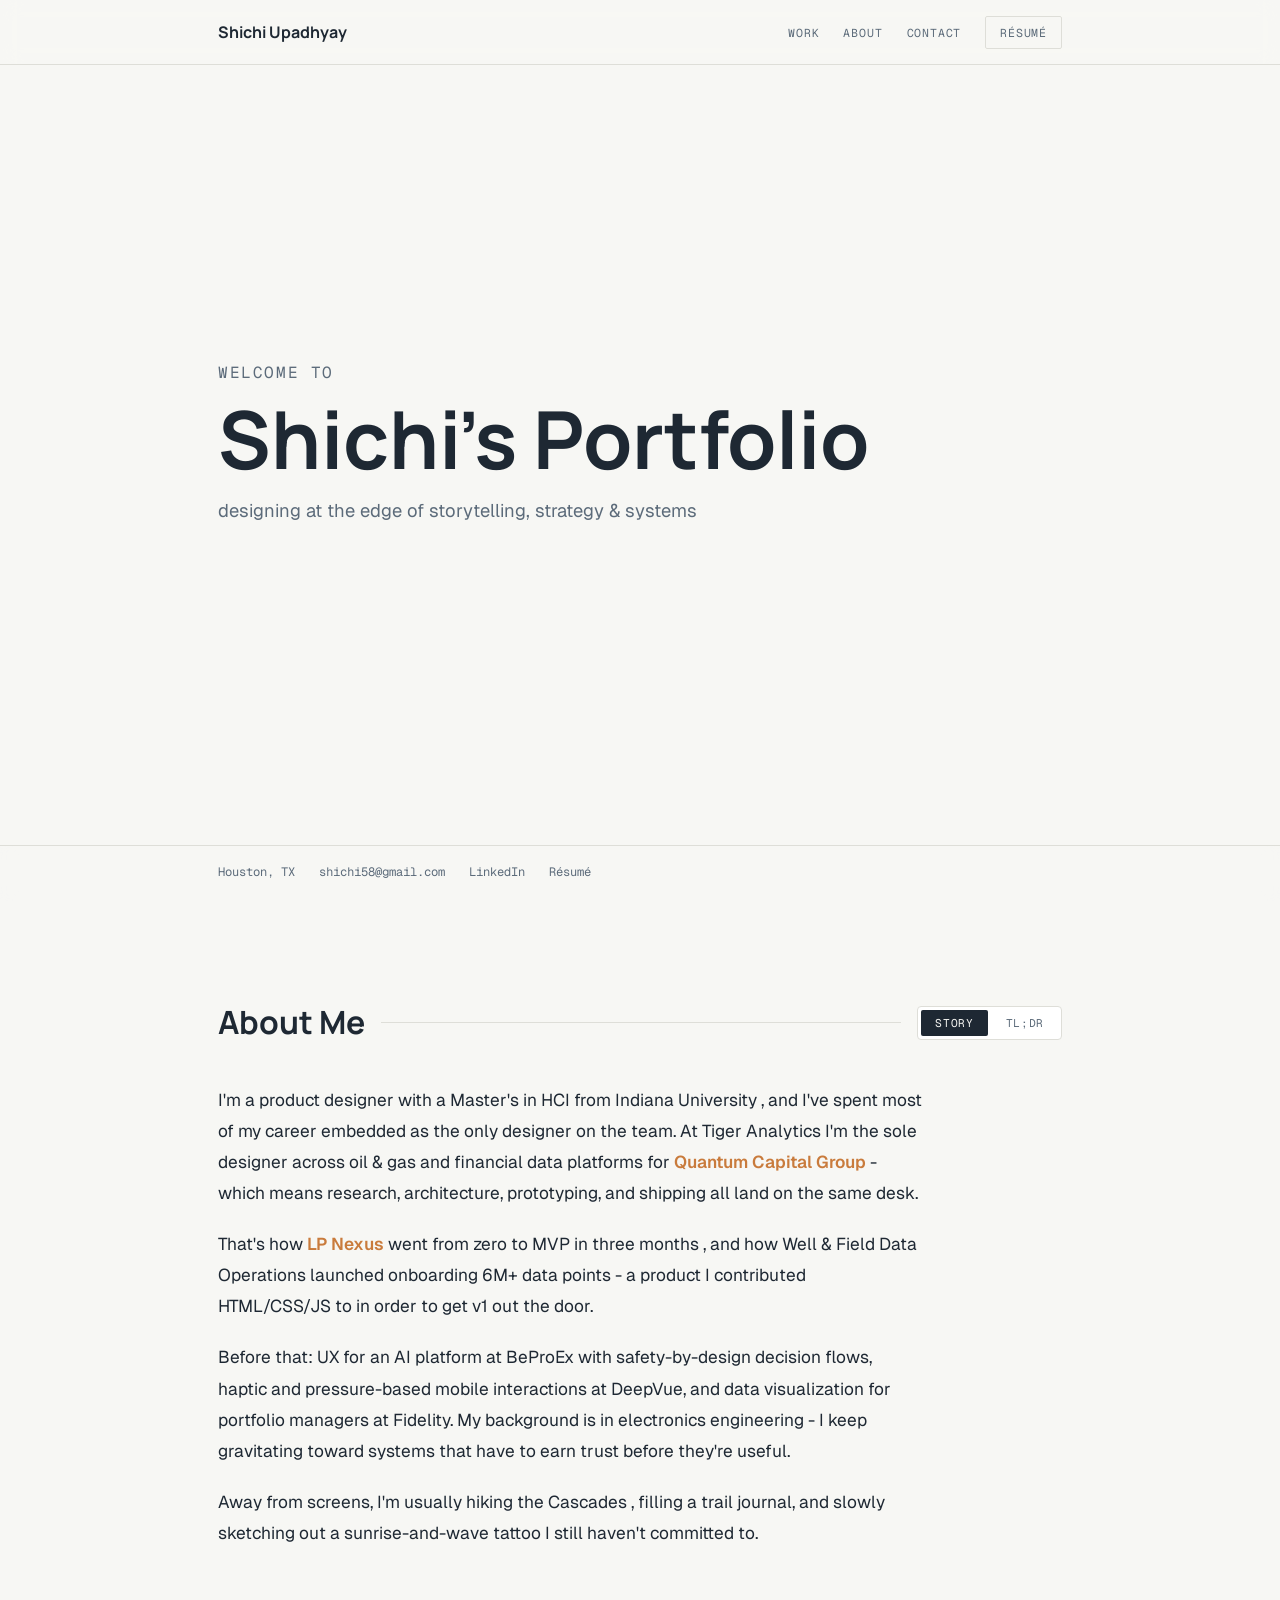
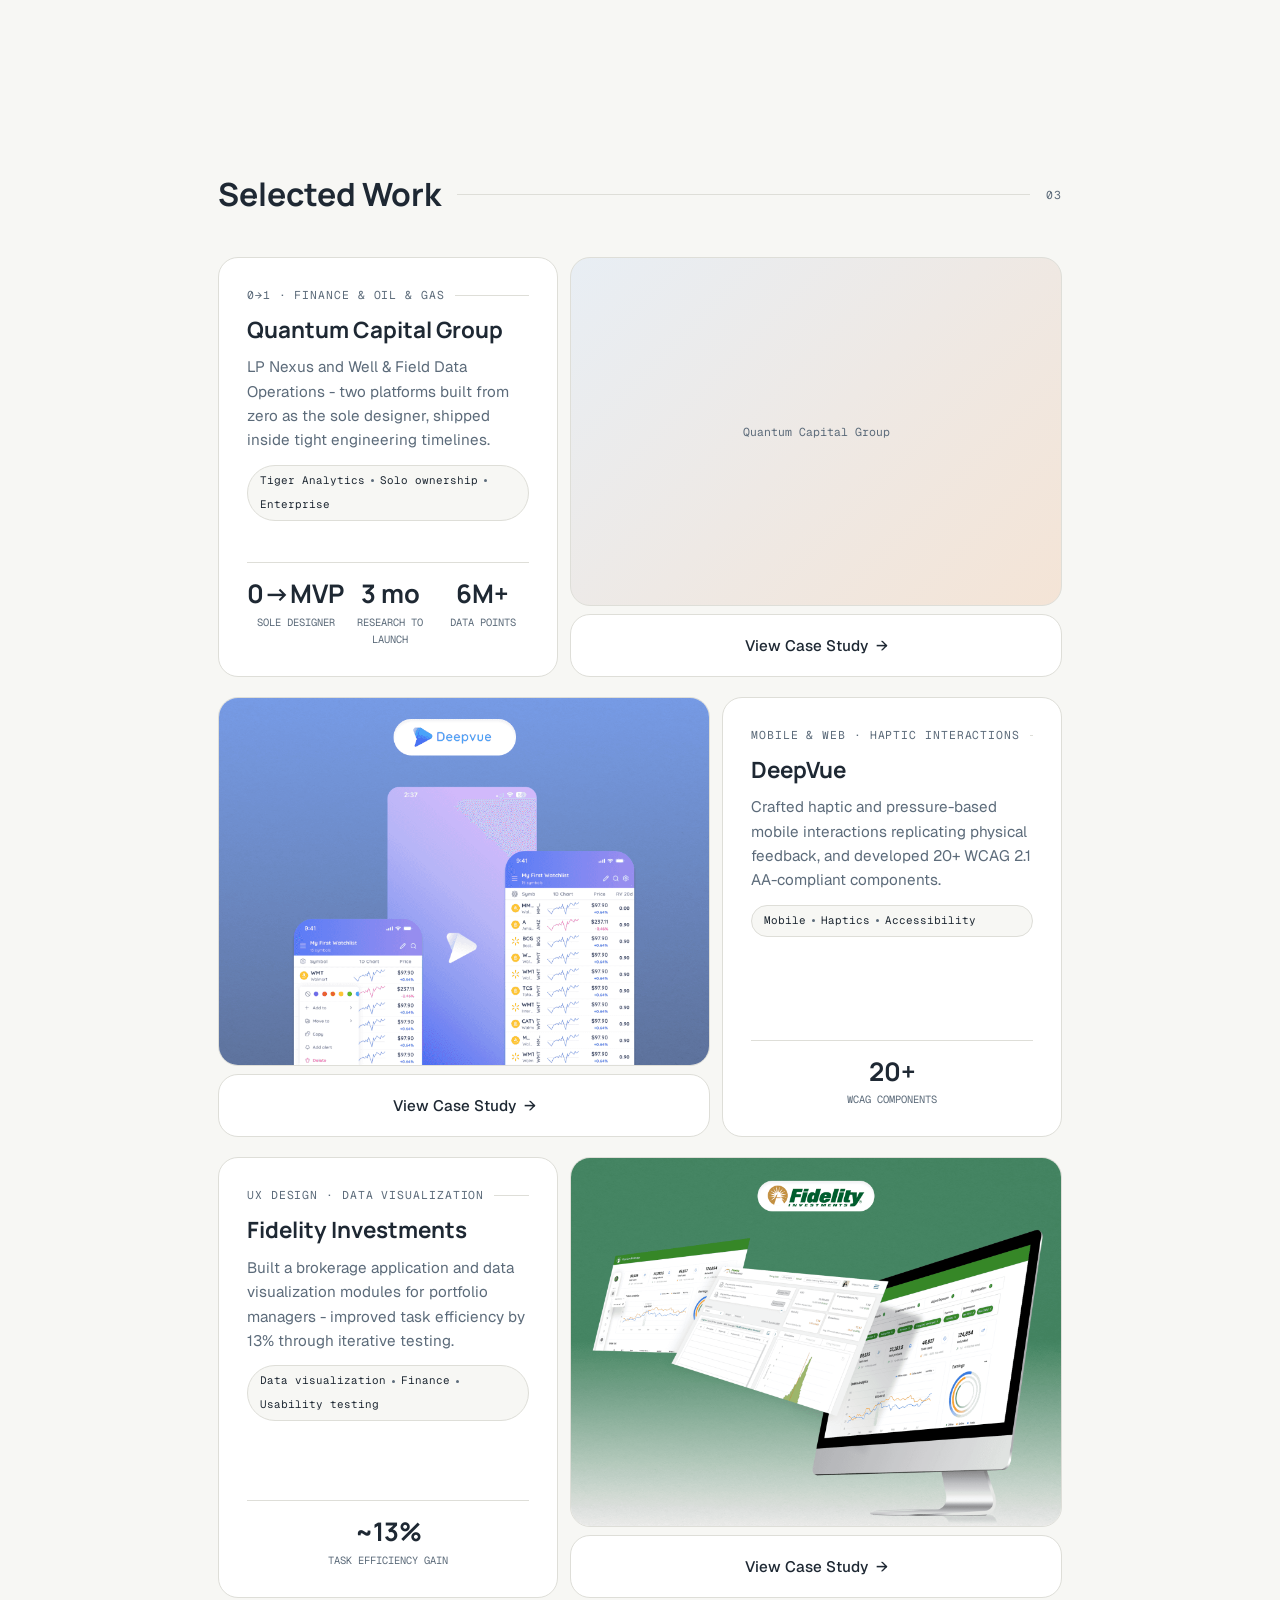
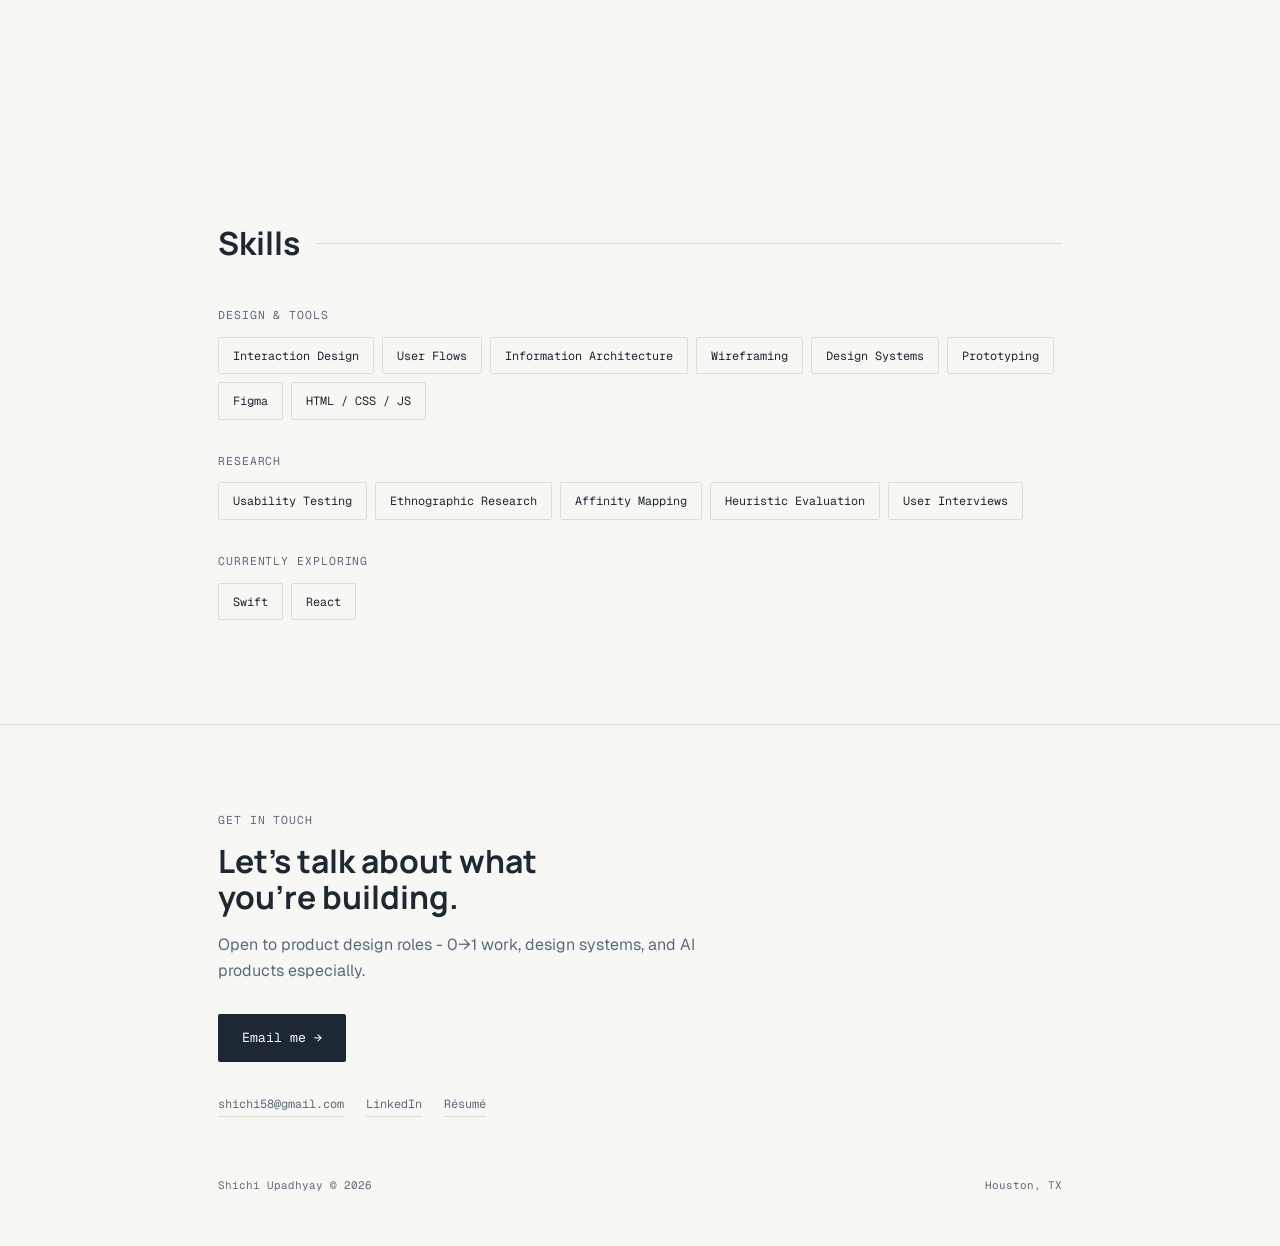
==== commit 8cbee963: "Remove Experience link from homepage nav" ====
--- a/index.html
+++ b/index.html
@@ -18,7 +18,6 @@
       <nav class="nav-links" id="nav-links">
         <a href="#work">Work</a>
         <a href="#about">About</a>
-        <a href="#experience">Experience</a>
         <a href="#contact">Contact</a>
         <a href="resume.pdf" target="_blank" class="resume-btn">Résumé</a>
       </nav>
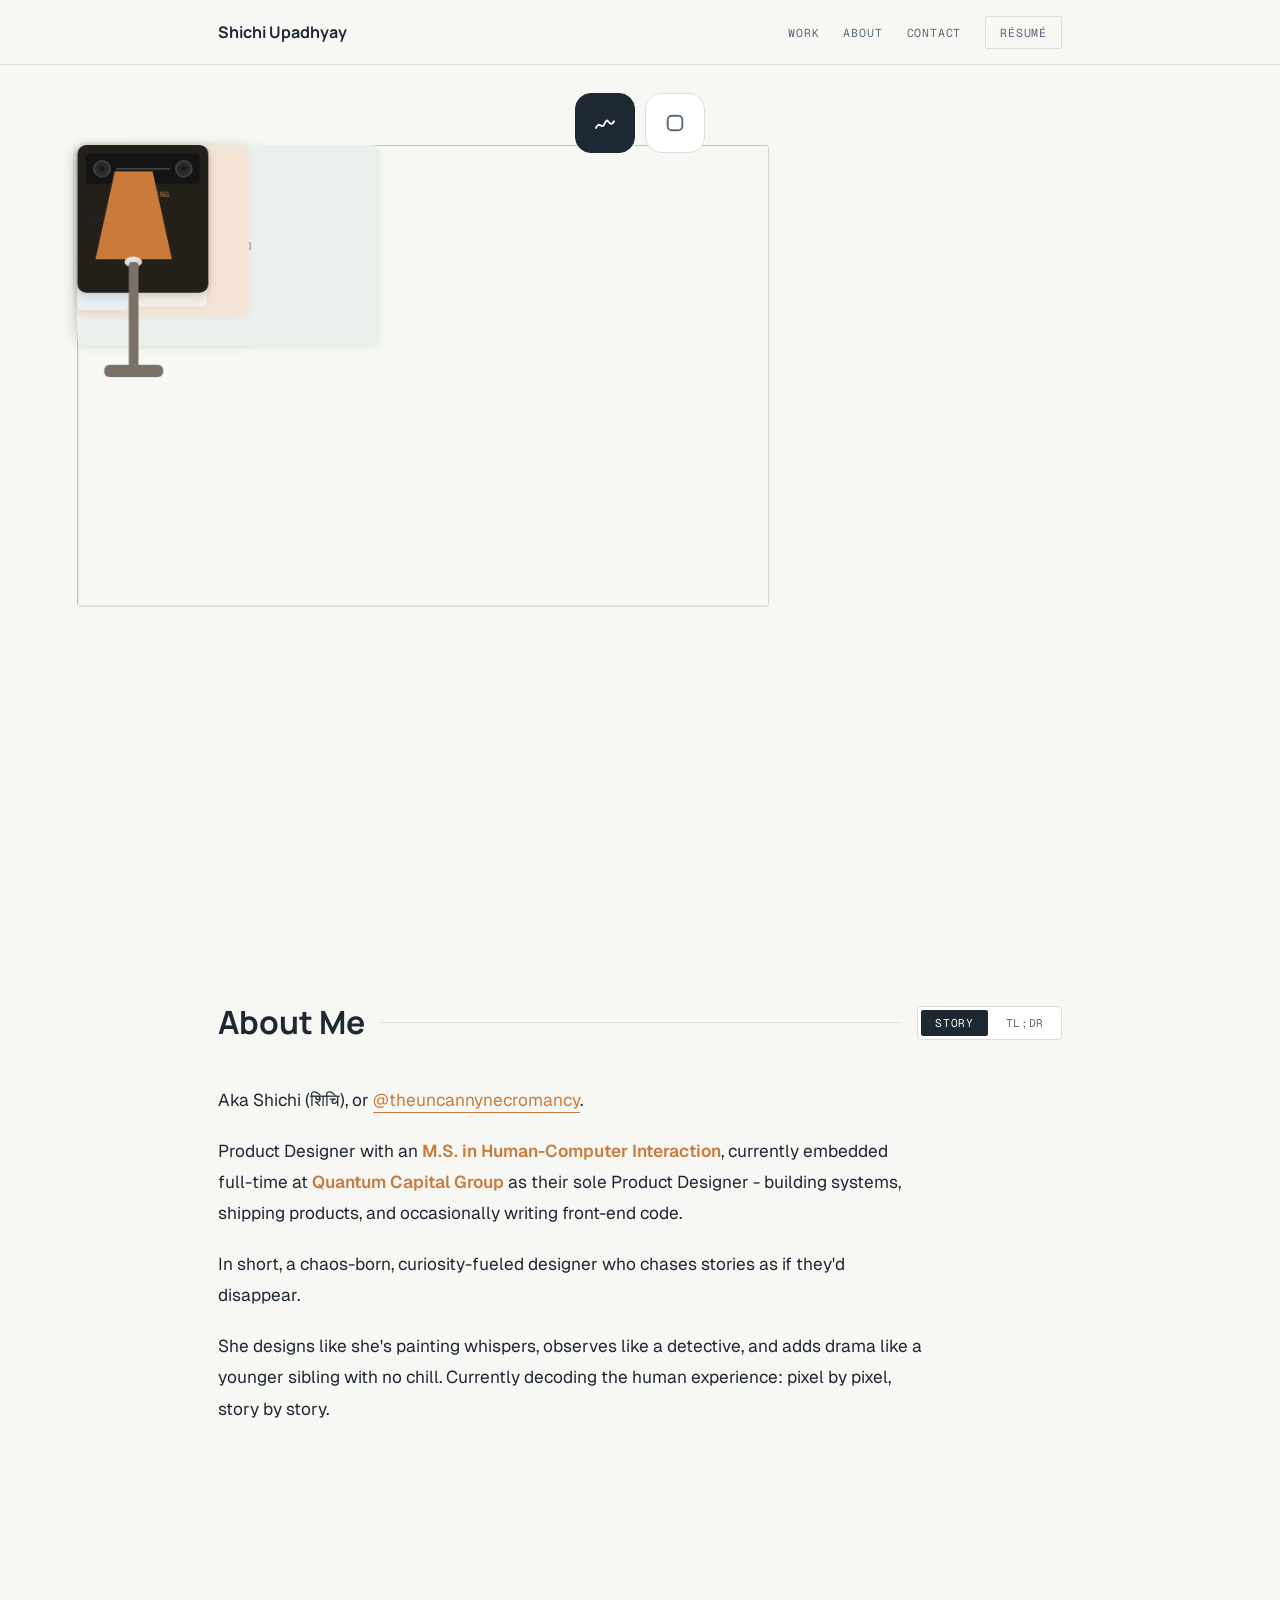
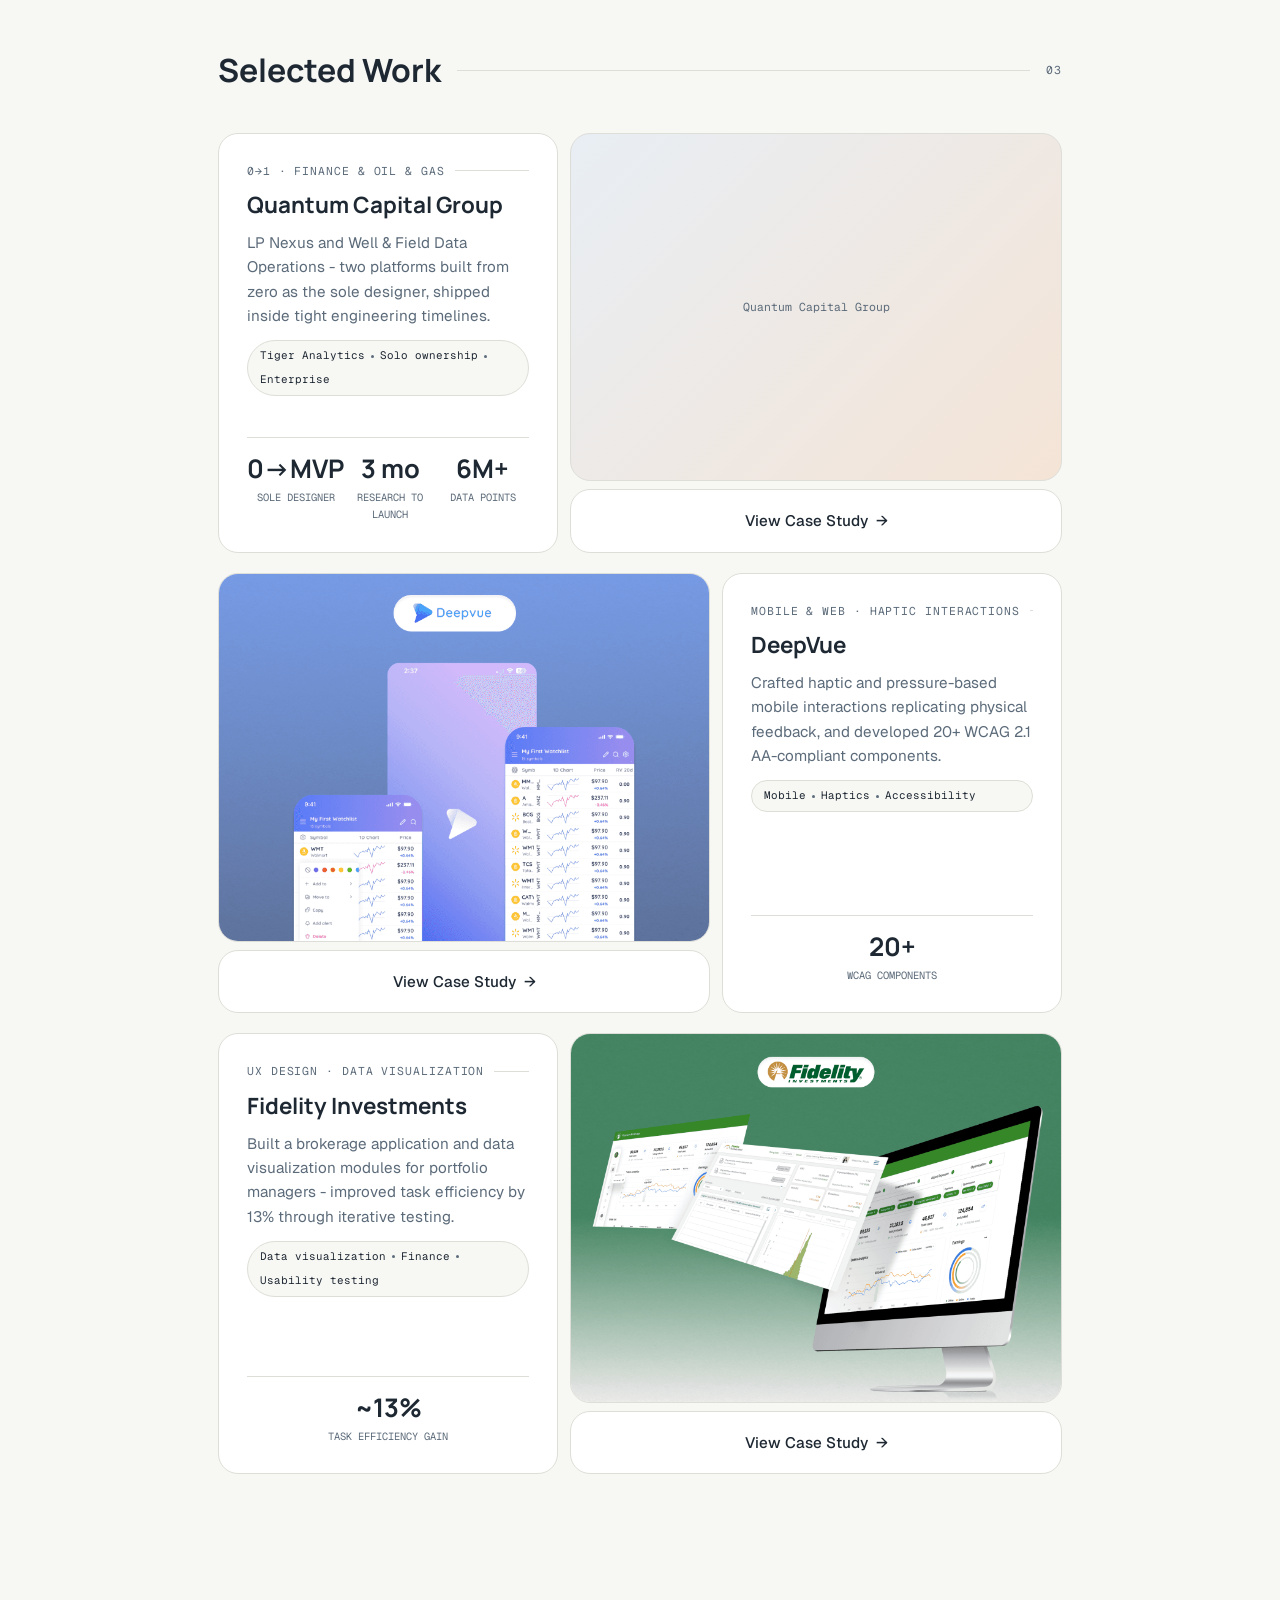
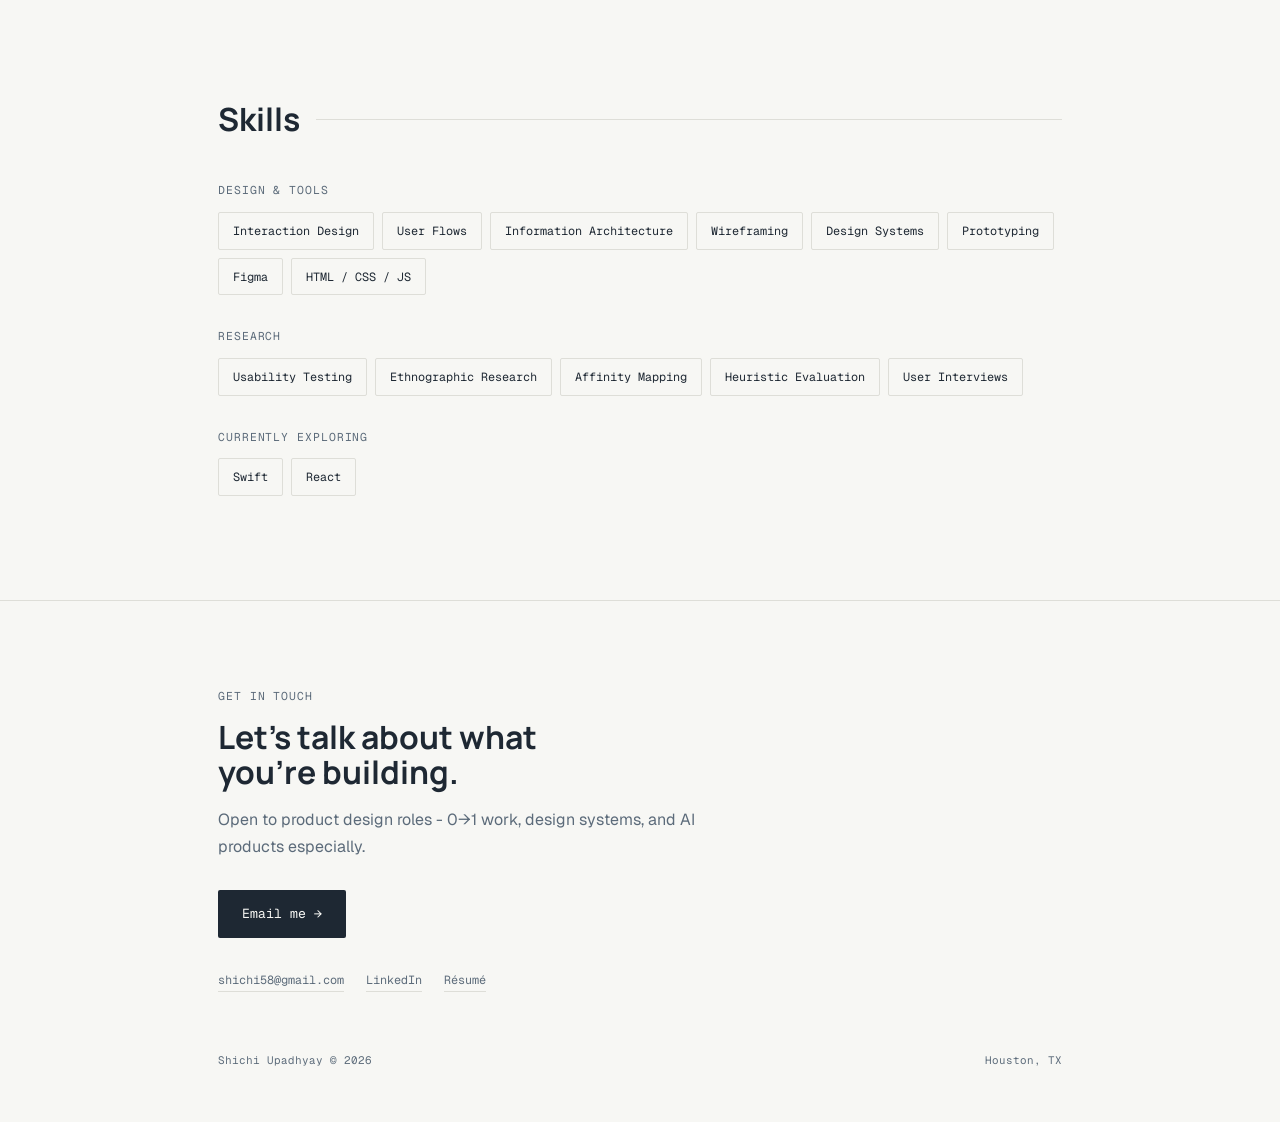
==== commit 7d373dce: "Update About copy and add Instagram link style" ====
--- a/index.html
+++ b/index.html
@@ -31,23 +31,30 @@
 
 <!-- 2. HERO -->
 <section id="home">
-  <div class="wrap hero-simple">
-    <span class="mono">WELCOME TO</span>
-    <h1>Shichi's Portfolio</h1>
-    <p>designing at the edge of storytelling, strategy &amp; systems</p>
-  </div>
-
-  <div class="hero-meta-bar">
-    <div class="wrap">
-      <div class="hero-meta">
-        <span>Houston, TX</span>
-        <a href="mailto:shichi58@gmail.com">shichi58@gmail.com</a>
-        <a href="https://linkedin.com/in/shichi-upadhyay" target="_blank">LinkedIn</a>
-        <a href="resume.pdf" target="_blank">Résumé</a>
-      </div>
-    </div>
+  <div class="hero-top">
+
+    <div class="mode-switcher">
+      <button class="mode-btn mode-btn-messy active" aria-label="Messy view" aria-pressed="true">
+        <svg viewBox="0 0 32 32" width="26" height="26" fill="none" aria-hidden="true">
+          <path d="M5 22c4-10 7 4 11-6s5 8 11-2" stroke="currentColor"
+                stroke-width="2.4" stroke-linecap="round"/>
+        </svg>
+      </button>
+      <button class="mode-btn mode-btn-tidy" aria-label="Tidy view" aria-pressed="false">
+        <svg viewBox="0 0 32 32" width="26" height="26" fill="none" aria-hidden="true">
+          <rect x="7" y="7" width="18" height="18" rx="5"
+                stroke="currentColor" stroke-width="2.4"/>
+        </svg>
+      </button>
+    </div>
+  </div>
+
+  <div class="canvas-frame">
+    <div id="canvasStage"></div>
   </div>
 </section>
+
+<script type="module" src="assets/scripts/main.js"></script>
 
   <!-- 3. ABOUT -->
 <section id="about" class="about">
@@ -63,24 +70,23 @@
 
     <div class="about-text">
       <p>
-        I'm a product designer with a Master's in HCI from Indiana University
-        <span class="strike">, and I've spent most of my career embedded as the only designer on the team.</span>
-        At Tiger Analytics I'm the sole designer across oil & gas and financial data platforms for
-        <strong>Quantum Capital Group</strong>
-        <span class="strike"> - which means research, architecture, prototyping, and shipping all land on the same desk.</span>
-      </p>
-      <p>
-        That's how <strong>LP Nexus</strong> went from zero to MVP in three months
-        <span class="strike">, and how Well & Field Data Operations launched onboarding 6M+ data points - a product I contributed HTML/CSS/JS to in order to get v1 out the door.</span>
-      </p>
-      <p>
-        <span class="strike">Before that: UX for an AI platform at BeProEx with safety-by-design decision flows, haptic and pressure-based mobile interactions at DeepVue, and data visualization for portfolio managers at Fidelity.</span>
-        My background is in electronics engineering
-        <span class="strike"> - I keep gravitating toward systems that have to earn trust before they're useful.</span>
-      </p>
-      <p>
-        Away from screens, I'm usually hiking the Cascades
-        <span class="strike">, filling a trail journal, and slowly sketching out a sunrise-and-wave tattoo I still haven't committed to.</span>
+        Aka Shichi (शिचि), or
+        <a href="https://www.instagram.com/the_uncanny_necromancy/" target="_blank" class="about-link">@theuncannynecromancy</a>.
+      </p>
+      <p>
+        Product Designer with an <strong>M.S. in Human-Computer Interaction</strong>, currently
+        embedded full-time at <strong>Quantum Capital Group</strong> as their sole Product
+        Designer<span class="strike"> - building systems, shipping products, and occasionally
+        writing front-end code</span>.
+      </p>
+      <p>
+        <span class="strike">In short, a chaos-born, curiosity-fueled designer who chases
+        stories as if they'd disappear.</span>
+      </p>
+      <p>
+        <span class="strike">She designs like she's painting whispers, observes like a
+        detective, and adds drama like a younger sibling with no chill.</span>
+        Currently decoding the human experience: pixel by pixel, story by story.
       </p>
     </div>
 
--- a/assets/styles/main.css
+++ b/assets/styles/main.css
@@ -8,11 +8,10 @@
   --card: #FFFFFF;
   --max: 900px;
 
-  /* scene transition easing */
   --settle: cubic-bezier(.2, .9, .25, 1.06);
   --spring: cubic-bezier(.34, 1.56, .64, 1);
-  --move-dur: .78s;
-  --stagger-step: 22ms;
+  --move-dur: .82s;
+  --stagger-step: 24ms;
 }
 
 * { box-sizing: border-box; margin: 0; padding: 0; }
@@ -24,21 +23,13 @@
   font-family: 'Geist', system-ui, sans-serif;
   line-height: 1.65;
   -webkit-font-smoothing: antialiased;
-}
-
-h1, h2, h3 {
-  font-family: 'Manrope', sans-serif;
-  font-weight: 700;
-  line-height: 1.12;
-}
-
+  transition: background .35s ease, color .35s ease;
+}
+
+h1, h2, h3 { font-family: 'Manrope', sans-serif; font-weight: 700; line-height: 1.12; }
 a { color: inherit; text-decoration: none; }
 
-.wrap {
-  max-width: var(--max);
-  margin: 0 auto;
-  padding: 0 28px;
-}
+.wrap { max-width: var(--max); margin: 0 auto; padding: 0 28px; }
 
 .mono {
   font-family: 'Geist Mono', monospace;
@@ -50,545 +41,341 @@
 
 /* ── NAV ── */
 .nav {
-  position: sticky;
-  top: 0;
-  z-index: 30;
+  position: sticky; top: 0; z-index: 30;
   background: rgba(247,247,244,.88);
   backdrop-filter: blur(10px);
   border-bottom: 1px solid var(--line);
 }
-
-.nav .wrap {
-  display: flex;
-  align-items: center;
-  justify-content: space-between;
-  height: 64px;
-}
-
-.brand {
-  font-family: 'Manrope', sans-serif;
-  font-weight: 700;
-  font-size: 1rem;
-}
-
-.nav-links {
-  display: flex;
-  align-items: center;
-  gap: 24px;
-}
-
+.nav .wrap { display: flex; align-items: center; justify-content: space-between; height: 64px; }
+.brand { font-family: 'Manrope', sans-serif; font-weight: 700; font-size: 1rem; }
+.nav-links { display: flex; align-items: center; gap: 24px; }
 .nav-links a {
   font-family: 'Geist Mono', monospace;
-  font-size: .72rem;
-  letter-spacing: .07em;
-  text-transform: uppercase;
-  color: var(--ink-soft);
-}
-
+  font-size: .72rem; letter-spacing: .07em;
+  text-transform: uppercase; color: var(--ink-soft);
+}
 .nav-links a:hover { color: var(--amber); }
-
-.resume-btn {
-  border: 1px solid var(--line);
-  padding: 6px 14px;
-  border-radius: 2px;
-}
-
-.nav-links a.resume-btn:hover {
-  background: var(--amber);
-  color: var(--paper);
-  border-color: var(--amber);
-}
+.resume-btn { border: 1px solid var(--line); padding: 6px 14px; border-radius: 2px; }
+.nav-links a.resume-btn:hover { background: var(--amber); color: var(--paper); border-color: var(--amber); }
 
 .nav-toggle {
-  display: none;
-  flex-direction: column;
-  justify-content: center;
-  gap: 5px;
-  width: 32px;
-  height: 32px;
-  border: none;
-  background: none;
-  cursor: pointer;
-  padding: 0;
-}
-
-.nav-toggle span {
-  display: block;
-  width: 100%;
-  height: 2px;
-  background: var(--ink);
-  transition: transform .2s ease, opacity .2s ease;
-}
-
+  display: none; flex-direction: column; justify-content: center; gap: 5px;
+  width: 32px; height: 32px; border: none; background: none; cursor: pointer; padding: 0;
+}
+.nav-toggle span { display: block; width: 100%; height: 2px; background: var(--ink); transition: transform .2s ease, opacity .2s ease; }
 .nav-toggle.open span:nth-child(1) { transform: translateY(7px) rotate(45deg); }
 .nav-toggle.open span:nth-child(2) { opacity: 0; }
 .nav-toggle.open span:nth-child(3) { transform: translateY(-7px) rotate(-45deg); }
 
-/* ── HERO ── */
+/* ── generic hero text (used by case studies) ── */
 .hero { padding: 96px 0 72px; }
-
-.kicker {
-  display: inline-flex;
-  align-items: center;
-  gap: 8px;
-  font-family: 'Geist Mono', monospace;
-  font-size: .72rem;
-  letter-spacing: .08em;
-  text-transform: uppercase;
-  color: var(--ink-soft);
-  margin-bottom: 22px;
-}
-
-.dot {
-  width: 6px;
-  height: 6px;
-  border-radius: 50%;
-  background: var(--amber);
-  box-shadow: 0 0 0 3px var(--amber-wash);
-  display: inline-block;
-}
-
-.hero h1 {
-  font-size: clamp(2.4rem, 5.6vw, 3.8rem);
-  max-width: 15ch;
-}
-
-.hero h1 em {
-  font-style: italic;
-  color: var(--amber);
-}
-
-.hero .sub {
-  margin-top: 22px;
-  color: var(--ink-soft);
-  font-size: 1.05rem;
-  max-width: 48ch;
-}
-
-.hero-meta {
-  margin-top: 32px;
-  display: flex;
-  gap: 24px;
-  flex-wrap: wrap;
-}
-
-.hero-meta a,
-.hero-meta span {
-  font-family: 'Geist Mono', monospace;
-  font-size: .76rem;
-  color: var(--ink-soft);
-  border-bottom: 1px solid transparent;
-  padding-bottom: 2px;
-}
-
-.hero-meta a:hover {
-  color: var(--amber);
-  border-bottom-color: var(--amber);
-}
+.hero h1 { font-size: clamp(2.4rem, 5.6vw, 3.8rem); max-width: 15ch; }
+.hero .sub { margin-top: 22px; color: var(--ink-soft); font-size: 1.05rem; max-width: 48ch; }
 
 /* ── SECTION HEADS ── */
-.shead {
-  display: flex;
-  align-items: center;
-  gap: 16px;
-  margin-bottom: 44px;
-}
-
+.shead { display: flex; align-items: center; gap: 16px; margin-bottom: 44px; }
 .shead h2 { font-size: 2rem; white-space: nowrap; }
-
-.rule {
-  flex: 1;
-  height: 1px;
-  background: var(--line);
-}
+.rule { flex: 1; height: 1px; background: var(--line); }
 
 /* ── ABOUT ── */
 .about { padding: 104px 0; }
-
-.toggle {
-  display: flex;
-  gap: 4px;
-  background: var(--card);
-  border: 1px solid var(--line);
-  border-radius: 4px;
-  padding: 3px;
-}
-
+.toggle { display: flex; gap: 4px; background: var(--card); border: 1px solid var(--line); border-radius: 4px; padding: 3px; }
 .toggle-btn {
-  font-family: 'Geist Mono', monospace;
-  font-size: .7rem;
-  letter-spacing: .06em;
-  text-transform: uppercase;
-  padding: 6px 14px;
-  border: none;
-  background: none;
-  color: var(--ink-soft);
-  border-radius: 2px;
-  cursor: pointer;
-  transition: all .2s ease;
-}
-
-.toggle-btn.active {
-  background: var(--ink);
-  color: var(--paper);
-}
-
-.about-text {
-  font-size: 1.08rem;
-  line-height: 1.8;
-  max-width: 64ch;
-}
-
+  font-family: 'Geist Mono', monospace; font-size: .7rem; letter-spacing: .06em;
+  text-transform: uppercase; padding: 6px 14px; border: none; background: none;
+  color: var(--ink-soft); border-radius: 2px; cursor: pointer; transition: all .2s ease;
+}
+.toggle-btn.active { background: var(--ink); color: var(--paper); }
+.about-text { font-size: 1.08rem; line-height: 1.8; max-width: 64ch; }
 .about-text p { margin-bottom: 20px; }
-
-.about-text strong {
-  font-weight: 600;
-  color: var(--amber);
-  transition: background 0.4s ease, padding 0.4s ease;
-}
-
-.strike {
-  transition: color 0.4s ease, text-decoration-color 0.4s ease;
-  text-decoration: line-through;
-  text-decoration-color: transparent;
-  color: var(--ink);
-}
-
-.tldr-mode .strike {
-  color: var(--line);
-  text-decoration-color: var(--line);
-}
-
-.tldr-mode p strong {
-  background: var(--amber-wash);
-  padding: 1px 5px;
-  border-radius: 3px;
-}
+.about-text strong { font-weight: 600; color: var(--amber); transition: background .4s ease, padding .4s ease; }
+.strike { transition: color .4s ease, text-decoration-color .4s ease; text-decoration: line-through; text-decoration-color: transparent; color: var(--ink); }
+.tldr-mode .strike { color: var(--line); text-decoration-color: var(--line); }
+.tldr-mode p strong { background: var(--amber-wash); padding: 1px 5px; border-radius: 3px; }
 
 /* ── WORK CARDS ── */
 .work-section { padding: 104px 0; }
-
-.work-card {
-  display: grid;
-  grid-template-columns: 340px minmax(0, 1fr);
-  gap: 12px;
-  margin-bottom: 20px;
-  align-items: stretch;
-  min-height: 420px;
-}
-
-.work-card.reverse {
-  grid-template-columns: minmax(0, 1fr) 340px;
-}
-
+.work-card { display: grid; grid-template-columns: 340px minmax(0, 1fr); gap: 12px; margin-bottom: 20px; align-items: stretch; min-height: 420px; }
+.work-card.reverse { grid-template-columns: minmax(0, 1fr) 340px; }
 .work-card.reverse .work-info { order: 2; }
 .work-card.reverse .work-right { order: 1; }
-
-.work-info {
+.work-info { display: flex; flex-direction: column; justify-content: space-between; border: 1px solid var(--line); border-radius: 20px; background: var(--card); padding: 28px; gap: 24px; }
+.work-info-top { display: flex; flex-direction: column; gap: 12px; }
+.work-eyebrow { display: flex; align-items: center; gap: 10px; width: 100%; }
+.work-eyebrow .rule { flex: 1; }
+.work-info h3 { font-size: 1.4rem; line-height: 1.2; }
+.work-info p { font-size: .95rem; color: var(--ink-soft); line-height: 1.6; }
+.work-chip {
+  display: inline-flex; align-items: center; gap: 6px;
+  background: var(--paper); border: 1px solid var(--line); border-radius: 999px;
+  padding: 6px 12px; font-family: 'Geist Mono', monospace; font-size: .68rem;
+  color: var(--ink); flex-wrap: wrap;
+}
+.chip-dot { width: 3px; height: 3px; border-radius: 50%; background: var(--ink-soft); display: inline-block; }
+.work-stats { display: flex; flex-direction: column; gap: 16px; }
+.stat-rule { display: block; width: 100%; height: 1px; background: var(--line); }
+.stats-row { display: flex; text-align: center; }
+.stats-row .stat { flex: 1; display: flex; flex-direction: column; align-items: center; gap: 4px; }
+.stats-row .stat .n { font-family: 'Manrope', sans-serif; font-size: 1.6rem; font-weight: 700; color: var(--ink); display: block; line-height: 1.2; }
+.stats-row .stat .l { font-family: 'Geist Mono', monospace; font-size: .65rem; text-transform: uppercase; color: var(--ink-soft); display: block; }
+.work-right { display: flex; flex-direction: column; gap: 8px; }
+.work-image {
+  flex: 1; border-radius: 20px; border: 1px solid var(--line);
+  display: flex; align-items: center; justify-content: center;
+  overflow: hidden; min-height: 320px; transition: opacity .2s ease;
+}
+.work-image:hover { opacity: .9; }
+.work-image img { width: 100%; height: 100%; object-fit: contain; display: block; }
+.work-image.qcg-placeholder { background: linear-gradient(135deg, #E8EEF4 0%, #F4E4D6 100%); }
+.work-placeholder { font-family: 'Geist Mono', monospace; font-size: .72rem; color: var(--ink-soft); text-align: center; padding: 20px; }
+.view-btn {
+  display: flex; align-items: center; justify-content: center; gap: 8px;
+  border: 1px solid var(--line); border-radius: 20px; background: var(--card);
+  padding: 18px; font-family: 'Geist', sans-serif; font-size: .95rem;
+  font-weight: 500; color: var(--ink); transition: background .2s ease;
+}
+.view-btn:hover { background: var(--paper); }
+.view-btn span { display: inline-block; transition: transform .2s ease; }
+.view-btn:hover span { transform: translateX(4px); }
+
+/* ── EXPERIENCE ── */
+.experience { padding: 104px 0; }
+.exp-item { display: flex; gap: 32px; border-top: 1px solid var(--line); padding: 32px 0; }
+.exp-item:last-of-type { border-bottom: 1px solid var(--line); }
+.exp-num { font-family: 'Geist Mono', monospace; font-size: .72rem; color: var(--ink-soft); padding-top: 4px; min-width: 24px; }
+.exp-body { flex: 1; }
+.exp-top { display: flex; justify-content: space-between; align-items: baseline; gap: 12px; flex-wrap: wrap; margin-bottom: 4px; }
+.exp-top h3 { font-size: 1.15rem; }
+.exp-role { color: var(--ink-soft); font-size: .92rem; margin-bottom: 12px; }
+.exp-body ul { padding-left: 18px; }
+.exp-body li { font-size: .95rem; color: var(--ink-soft); margin-bottom: 6px; }
+
+/* ── SKILLS ── */
+.skills-section { padding: 104px 0; }
+.skills-grid { display: flex; flex-direction: column; gap: 32px; }
+.skills-group .mono { display: block; margin-bottom: 12px; }
+.skills-list { display: flex; flex-wrap: wrap; gap: 8px; }
+.skills-list span { font-family: 'Geist Mono', monospace; font-size: .74rem; padding: 8px 14px; border: 1px solid var(--line); border-radius: 2px; color: var(--ink); }
+
+/* ── FOOTER ── */
+footer { border-top: 1px solid var(--line); padding: 86px 0 52px; }
+footer .mono { display: block; margin-bottom: 14px; }
+footer h2 { font-size: 2rem; max-width: 18ch; margin-bottom: 16px; }
+.footer-lead { color: var(--ink-soft); max-width: 48ch; margin-bottom: 30px; }
+.cta-btn {
+  display: inline-block; font-family: 'Geist Mono', monospace; font-size: .82rem;
+  background: var(--ink); color: var(--paper); padding: 13px 24px;
+  border-radius: 2px; transition: background .2s ease;
+}
+.cta-btn:hover { background: var(--amber); }
+.footer-links { display: flex; gap: 22px; margin-top: 32px; flex-wrap: wrap; }
+.footer-links a { font-family: 'Geist Mono', monospace; font-size: .74rem; color: var(--ink-soft); border-bottom: 1px solid var(--line); padding-bottom: 2px; }
+.footer-links a:hover { color: var(--amber); border-bottom-color: var(--amber); }
+.footer-bottom { margin-top: 60px; display: flex; justify-content: space-between; flex-wrap: wrap; gap: 8px; font-family: 'Geist Mono', monospace; font-size: .68rem; color: var(--ink-soft); }
+
+/* ── REVEAL ── */
+[data-r] { opacity: 0; transform: translateY(12px); transition: opacity .55s ease, transform .55s ease; }
+[data-r].vis { opacity: 1; transform: none; }
+
+/* ============================================================
+   HERO SCENE - messy <-> tidy
+   ============================================================ */
+
+#home {
+  background: var(--paper);
+  height: calc(100vh - 64px);
+  overflow: hidden;
+  position: relative;
   display: flex;
   flex-direction: column;
-  justify-content: space-between;
-  border: 1px solid var(--line);
-  border-radius: 20px;
-  background: var(--card);
-  padding: 28px;
-  gap: 24px;
-}
-
-.work-info-top {
-  display: flex;
-  flex-direction: column;
-  gap: 12px;
-}
-
-.work-eyebrow {
-  display: flex;
-  align-items: center;
-  gap: 10px;
-  width: 100%;
-}
-
-.work-eyebrow .rule { flex: 1; }
-
-.work-info h3 {
-  font-size: 1.4rem;
-  line-height: 1.2;
-}
-
-.work-info p {
-  font-size: .95rem;
-  color: var(--ink-soft);
-  line-height: 1.6;
-}
-
-.work-chip {
-  display: inline-flex;
-  align-items: center;
-  gap: 6px;
-  background: var(--paper);
-  border: 1px solid var(--line);
-  border-radius: 999px;
-  padding: 6px 12px;
-  font-family: 'Geist Mono', monospace;
-  font-size: .68rem;
-  color: var(--ink);
-  flex-wrap: wrap;
-}
-
-.chip-dot {
-  width: 3px;
-  height: 3px;
-  border-radius: 50%;
-  background: var(--ink-soft);
-  display: inline-block;
-}
-
-.work-stats {
-  display: flex;
-  flex-direction: column;
-  gap: 16px;
-}
-
-.stat-rule {
-  display: block;
-  width: 100%;
-  height: 1px;
-  background: var(--line);
-}
-
-.stats-row {
-  display: flex;
-  text-align: center;
-}
-
-.stats-row .stat {
-  flex: 1;
-  display: flex;
-  flex-direction: column;
-  align-items: center;
-  gap: 4px;
-}
-
-.stats-row .stat .n {
-  font-family: 'Manrope', sans-serif;
-  font-size: 1.6rem;
-  font-weight: 700;
-  color: var(--ink);
-  display: block;
-  line-height: 1.2;
-}
-
-.stats-row .stat .l {
-  font-family: 'Geist Mono', monospace;
-  font-size: .65rem;
-  text-transform: uppercase;
-  color: var(--ink-soft);
-  display: block;
-}
-
-.work-right {
-  display: flex;
-  flex-direction: column;
-  gap: 8px;
-}
-
-.work-image {
-  flex: 1;
-  border-radius: 20px;
-  border: 1px solid var(--line);
-  display: flex;
-  align-items: center;
-  justify-content: center;
-  overflow: hidden;
-  min-height: 320px;
-  transition: opacity .2s ease;
-}
-
-.work-image:hover { opacity: .9; }
-
-.work-placeholder {
-  font-family: 'Geist Mono', monospace;
-  font-size: .72rem;
-  color: var(--ink-soft);
-  text-align: center;
-  padding: 20px;
-}
-
-.view-btn {
-  display: flex;
-  align-items: center;
-  justify-content: center;
-  gap: 8px;
-  border: 1px solid var(--line);
-  border-radius: 20px;
-  background: var(--card);
-  padding: 18px;
-  font-family: 'Geist', sans-serif;
-  font-size: .95rem;
-  font-weight: 500;
-  color: var(--ink);
-  transition: background .2s ease;
-}
-
-.view-btn:hover { background: var(--paper); }
-
-.view-btn span {
-  display: inline-block;
-  transition: transform .2s ease;
-}
-
-.view-btn:hover span { transform: translateX(4px); }
-
-/* ── EXPERIENCE ── */
-.experience { padding: 104px 0; }
-
-.exp-item {
-  display: flex;
-  gap: 32px;
-  border-top: 1px solid var(--line);
-  padding: 32px 0;
-}
-
-.exp-item:last-of-type { border-bottom: 1px solid var(--line); }
-
-.exp-num {
-  font-family: 'Geist Mono', monospace;
-  font-size: .72rem;
-  color: var(--ink-soft);
-  padding-top: 4px;
-  min-width: 24px;
-}
-
-.exp-body { flex: 1; }
-
-.exp-top {
-  display: flex;
-  justify-content: space-between;
-  align-items: baseline;
-  gap: 12px;
-  flex-wrap: wrap;
-  margin-bottom: 4px;
-}
-
-.exp-top h3 { font-size: 1.15rem; }
-
-.exp-role {
-  color: var(--ink-soft);
-  font-size: .92rem;
-  margin-bottom: 12px;
-}
-
-.exp-body ul { padding-left: 18px; }
-.exp-body li {
-  font-size: .95rem;
-  color: var(--ink-soft);
-  margin-bottom: 6px;
-}
-
-/* ── SKILLS ── */
-.skills-section { padding: 104px 0; }
-
-.skills-grid {
-  display: flex;
-  flex-direction: column;
-  gap: 32px;
-}
-
-.skills-group .mono { display: block; margin-bottom: 12px; }
-
-.skills-list {
-  display: flex;
-  flex-wrap: wrap;
-  gap: 8px;
-}
-
-.skills-list span {
-  font-family: 'Geist Mono', monospace;
-  font-size: .74rem;
-  padding: 8px 14px;
-  border: 1px solid var(--line);
-  border-radius: 2px;
-  color: var(--ink);
-}
-
-/* ── FOOTER ── */
-footer {
-  border-top: 1px solid var(--line);
-  padding: 86px 0 52px;
-}
-
-footer .mono { display: block; margin-bottom: 14px; }
-footer h2 { font-size: 2rem; max-width: 18ch; margin-bottom: 16px; }
-
-.footer-lead {
-  color: var(--ink-soft);
-  max-width: 48ch;
-  margin-bottom: 30px;
-}
-
-.cta-btn {
-  display: inline-block;
-  font-family: 'Geist Mono', monospace;
-  font-size: .82rem;
-  background: var(--ink);
-  color: var(--paper);
-  padding: 13px 24px;
-  border-radius: 2px;
-  transition: background .2s ease;
-}
-
-.cta-btn:hover { background: var(--amber); }
-
-.footer-links {
-  display: flex;
-  gap: 22px;
-  margin-top: 32px;
-  flex-wrap: wrap;
-}
-
-.footer-links a {
-  font-family: 'Geist Mono', monospace;
-  font-size: .74rem;
-  color: var(--ink-soft);
-  border-bottom: 1px solid var(--line);
-  padding-bottom: 2px;
-}
-
-.footer-links a:hover {
-  color: var(--amber);
-  border-bottom-color: var(--amber);
-}
-
-.footer-bottom {
-  margin-top: 60px;
-  display: flex;
-  justify-content: space-between;
-  flex-wrap: wrap;
-  gap: 8px;
-  font-family: 'Geist Mono', monospace;
-  font-size: .68rem;
-  color: var(--ink-soft);
-}
-
-/* ── REVEAL ANIMATION ── */
-[data-r] {
-  opacity: 0;
-  transform: translateY(12px);
-  transition: opacity .55s ease, transform .55s ease;
-}
-
-[data-r].vis {
-  opacity: 1;
-  transform: none;
-}
+  transition: background .35s ease;
+}
+
+.hero-top { position: relative; padding: 20px 48px 0; height: 80px; flex-shrink: 0; }
+.hero-welcome { display: block; font-size: .9rem; letter-spacing: .12em; margin-bottom: 2px; }
+.hero-name { font-size: clamp(2rem, 4.4vw, 3.4rem); line-height: 1.05; margin: 0; }
+
+.mode-switcher {
+  position: absolute; top: 28px; left: 50%;
+  transform: translateX(-50%);
+  display: flex; gap: 10px; z-index: 60;
+}
+
+.mode-btn {
+  width: 60px; height: 60px; border-radius: 16px;
+  border: 1px solid var(--line); background: var(--card); color: var(--ink-soft);
+  display: flex; align-items: center; justify-content: center; cursor: pointer;
+  transition: background .22s ease, color .22s ease, box-shadow .22s ease, transform .22s var(--spring);
+}
+.mode-btn:hover { transform: translateY(-2px); box-shadow: 0 6px 18px rgba(0,0,0,.10); }
+.mode-btn.active { background: var(--ink); color: var(--paper); border-color: var(--ink); }
+
+.canvas-frame { flex: 1; display: flex; align-items: center; justify-content: center; min-height: 0; }
+
+#canvasStage {
+  width: 1280px; height: 860px;
+  position: relative;
+  transform-origin: center center;
+  flex-shrink: 0;
+}
+
+/* layer 1: position */
+.scene-item {
+  position: absolute; left: 0; top: 0;
+  width: var(--w); height: var(--h);
+  z-index: var(--z, 10);
+  --px: var(--mx);
+  --py: var(--my);
+  transform: translate3d(var(--px), var(--py), 0);
+  transition: transform var(--move-dur) var(--settle) calc(var(--stagger, 0) * var(--stagger-step));
+  will-change: transform;
+}
+body.tidy-mode .scene-item { --px: var(--tx); --py: var(--ty); }
+
+/* layer 2: rotation */
+.scene-item > * {
+  width: 100%; height: 100%;
+  transform: rotate(var(--mr, 0deg));
+  transition: transform calc(var(--move-dur) * .78) var(--settle) calc(var(--stagger, 0) * var(--stagger-step));
+}
+body.tidy-mode .scene-item > * { transform: rotate(0deg); }
+
+/* layer 3: idle float */
+.bob { animation: sceneBob var(--bob-dur, 5s) ease-in-out var(--bob-delay, 0s) infinite; }
+body.tidy-mode .bob { animation-play-state: paused; }
+@keyframes sceneBob {
+  0%, 100% { transform: translate3d(0,0,0); }
+  50%      { transform: translate3d(0, calc(var(--bob-amp, 8) * -1px), 0); }
+}
+
+/* layer 4: hover */
+.hover-lift { width: 100%; height: 100%; transition: transform .3s var(--spring); }
+.hover-lift > * { width: 100%; height: 100%; }
+.ci:hover { z-index: 60; }
+.ci:hover .hover-lift { transform: scale(1.04) translateY(-5px); }
+body.mode-switching .ci { pointer-events: none; }
+body.mode-switching .ci:hover .hover-lift { transform: none; }
+
+/* reduced motion */
+@media (prefers-reduced-motion: reduce) {
+  .scene-item, .scene-item > *, .hover-lift { transition-duration: .01ms !important; transition-delay: 0ms !important; }
+  .bob { animation: none !important; }
+}
+body.reduced-motion .scene-item,
+body.reduced-motion .scene-item > *,
+body.reduced-motion .hover-lift { transition-duration: .01ms !important; transition-delay: 0ms !important; }
+body.reduced-motion .bob { animation: none !important; }
+
+/* placeholder tile */
+.tile {
+  overflow: hidden; border-radius: var(--tile-radius, 10px);
+  background: var(--tile-bg, #EAEAE4);
+  display: flex; align-items: center; justify-content: center;
+  box-shadow: 0 2px 10px rgba(0,0,0,.05);
+}
+.tile-label { font-family: 'Geist Mono', monospace; font-size: .6rem; color: var(--ink-soft); }
+
+/* name block */
+.name-block { display: flex; flex-direction: column; justify-content: center; gap: 2px; }
+.name-initials { font-family: 'Manrope', sans-serif; font-weight: 700; font-size: 5.5rem; line-height: .9; letter-spacing: -.02em; }
+.name-full { font-family: 'Geist Mono', monospace; font-size: 1rem; color: var(--ink-soft); letter-spacing: .02em; }
+
+/* polaroid */
+.polaroid { background: #fff; padding: 8px 8px 24px; box-shadow: 0 6px 20px rgba(0,0,0,.12); border-radius: 2px; }
+.polaroid-ph {
+  width: 100%; aspect-ratio: 1/1; background: #EDEDE8;
+  display: flex; align-items: center; justify-content: center;
+  font-family: 'Geist Mono', monospace; font-size: .58rem; color: var(--ink-soft);
+}
+.polaroid span { display: block; text-align: center; font-family: 'Geist Mono', monospace; font-size: .55rem; color: var(--ink-soft); margin-top: 5px; }
+
+/* cat / owl */
+.cat-owl {
+  display: flex; align-items: center; justify-content: center;
+  border-radius: 12px; background: var(--card);
+  box-shadow: 0 3px 12px rgba(0,0,0,.08);
+  font-family: 'Geist Mono', monospace; font-size: .62rem;
+  color: var(--ink); position: relative;
+}
+.creature { position: absolute; transition: opacity .35s ease; }
+.creature-owl { opacity: 0; }
+body.dark-mode .creature-cat { opacity: 0; }
+body.dark-mode .creature-owl { opacity: 1; }
+
+/* lamp */
+.lamp-item { cursor: pointer; }
+.lamp-shade-fill { fill: var(--amber); transition: fill .35s ease; }
+.bulb-glow { fill: #fff; opacity: .85; transition: opacity .35s ease; }
+.lamp-stem, .lamp-base { fill: #7A7168; }
+body.dark-mode .lamp-shade-fill { fill: #4A4A52; }
+body.dark-mode .bulb-glow { opacity: 0; }
+.lamp-tip {
+  position: absolute; bottom: -22px; left: 50%;
+  transform: translateX(-50%);
+  font-family: 'Geist Mono', monospace; font-size: .58rem;
+  color: var(--ink-soft); white-space: nowrap;
+  opacity: 0; transition: opacity .2s ease; pointer-events: none;
+}
+.lamp-item:hover .lamp-tip { opacity: 1; }
+
+/* cassette */
+.cassette-card {
+  background: #232019; border-radius: 10px; padding: 10px 10px 8px;
+  box-shadow: 0 3px 12px rgba(0,0,0,.18);
+  display: flex; flex-direction: column; gap: 6px; cursor: pointer;
+}
+.cassette-window { background: #141414; border-radius: 4px; padding: 7px 8px; display: flex; align-items: center; gap: 6px; }
+.cassette-reel { width: 20px; height: 20px; border-radius: 50%; background: #2a2a2a; border: 2px solid #444; flex-shrink: 0; position: relative; }
+.cassette-reel::after { content: ''; position: absolute; inset: 0; margin: auto; width: 6px; height: 6px; border-radius: 50%; background: #1a1a1a; }
+.cassette-reel.spinning { animation: spin 1s linear infinite; }
+@keyframes spin { to { transform: rotate(360deg); } }
+.cassette-tape { flex: 1; height: 2px; background: #444; }
+.cassette-label { font-family: 'Geist Mono', monospace; font-size: .52rem; color: var(--amber); text-align: center; text-transform: uppercase; letter-spacing: .06em; }
+
+/* globe */
+.globe-item { display: flex; align-items: center; justify-content: center; position: relative; cursor: pointer; }
+.globe-sphere {
+  width: 100%; height: 100%; border-radius: 50%;
+  background: radial-gradient(circle at 32% 30%, #9BC4D8, #3E7D97 62%, #2A5B70);
+  box-shadow: inset -6px -6px 14px rgba(0,0,0,.25), 0 4px 14px rgba(0,0,0,.12);
+}
+.globe-tip {
+  position: absolute; bottom: -20px; left: 50%;
+  transform: translateX(-50%);
+  font-family: 'Geist Mono', monospace; font-size: .58rem;
+  color: var(--ink-soft); opacity: 0; transition: opacity .2s ease; pointer-events: none;
+}
+.globe-item:hover .globe-tip { opacity: 1; }
+
+/* portfolio + contacts */
+.portfolio-block { display: flex; flex-direction: column; gap: 10px; justify-content: center; }
+.portfolio-word { font-family: 'Manrope', sans-serif; font-weight: 700; font-size: 2.6rem; letter-spacing: .02em; line-height: 1; }
+.contact-row { display: flex; gap: 8px; }
+.contact-row a {
+  width: 34px; height: 34px; border-radius: 8px;
+  border: 1px solid var(--line); background: var(--card);
+  display: flex; align-items: center; justify-content: center;
+  font-family: 'Geist Mono', monospace; font-size: .68rem;
+  color: var(--ink); transition: background .2s ease, color .2s ease;
+}
+.contact-row a:hover { background: var(--amber); color: #fff; border-color: var(--amber); }
+
+/* dark mode */
+body.dark-mode {
+  --paper: #16171A;
+  --ink: #ECEAE5;
+  --ink-soft: #9A9DA4;
+  --line: #2C2E33;
+  --card: #1E2025;
+}
+body.dark-mode .nav { background: rgba(22,23,26,.88); }
+body.dark-mode .polaroid { background: #24262B; }
+body.dark-mode .polaroid-ph { background: #303338; }
+body.dark-mode .tile { box-shadow: 0 2px 10px rgba(0,0,0,.3); }
 
 /* ── RESPONSIVE ── */
 @media (max-width: 860px) {
-  .work-card,
-  .work-card.reverse {
-    grid-template-columns: 1fr;
-  }
-
+  .work-card, .work-card.reverse { grid-template-columns: 1fr; }
   .work-card.reverse .work-info { order: 1; }
   .work-card.reverse .work-right { order: 2; }
   .work-image { min-height: 280px; }
@@ -598,32 +385,19 @@
   section { padding: 68px 0; }
   .exp-item { flex-direction: column; gap: 8px; }
   .nav-toggle { display: flex; }
-
   .nav-links {
-    position: absolute;
-    top: 64px;
-    left: 0;
-    right: 0;
-    flex-direction: column;
-    align-items: flex-start;
-    gap: 0;
-    background: var(--paper);
-    border-bottom: 1px solid var(--line);
-    max-height: 0;
-    overflow: hidden;
-    transition: max-height .25s ease;
+    position: absolute; top: 64px; left: 0; right: 0;
+    flex-direction: column; align-items: flex-start; gap: 0;
+    background: var(--paper); border-bottom: 1px solid var(--line);
+    max-height: 0; overflow: hidden; transition: max-height .25s ease;
   }
-
   .nav-links.open { max-height: 320px; }
-
-  .nav-links a {
-    width: 100%;
-    padding: 14px 28px;
-    border-top: 1px solid var(--line);
-  }
-
+  .nav-links a { width: 100%; padding: 14px 28px; border-top: 1px solid var(--line); }
   .shead { flex-wrap: wrap; }
   .shead .toggle { order: 3; margin-top: 12px; }
+  .hero-top { padding: 20px 24px 0; }
+  .mode-switcher { top: auto; bottom: 12px; }
+  .mode-btn { width: 50px; height: 50px; border-radius: 13px; }
 }
 
 @media (max-width: 480px) {
@@ -631,769 +405,325 @@
   section { padding: 56px 0; }
   .shead h2 { font-size: 1.5rem; }
   .shead { margin-bottom: 28px; }
-  .hero { padding: 72px 0 48px; }
   footer h2 { font-size: 1.5rem; }
 }
 
-/* ── HERO CANVAS ── */
-#home {
-  background: var(--paper);
-}
-
-#home {
-  background: var(--paper);
-  height: calc(100vh - 64px);   /* sticky nav is 64px */
-  overflow: hidden;
+/* ============================================================
+   CASE STUDY PAGES
+   ============================================================ */
+
+.cs-page { line-height: 1.7; }
+.cs-page #home { height: auto; display: block; }
+
+.cs-hero { padding: 72px 0 56px; border-bottom: 1px solid var(--line); }
+.cs-back { font-family: 'Geist Mono', monospace; font-size: .74rem; color: var(--ink-soft); display: inline-block; margin-bottom: 40px; }
+.cs-back:hover { color: var(--amber); }
+.cs-eyebrow { display: block; margin-bottom: 14px; }
+.cs-hero h1 { font-size: clamp(2.2rem, 5vw, 3.4rem); max-width: 18ch; margin-bottom: 20px; }
+.cs-lede { font-size: 1.15rem; color: var(--ink-soft); max-width: 60ch; margin-bottom: 44px; }
+
+.cs-facts { display: grid; grid-template-columns: repeat(auto-fit, minmax(160px, 1fr)); gap: 24px; border-top: 1px solid var(--line); padding-top: 24px; }
+.cs-facts dt { font-family: 'Geist Mono', monospace; font-size: .68rem; letter-spacing: .08em; text-transform: uppercase; color: var(--ink-soft); margin-bottom: 6px; }
+.cs-facts dd { font-size: .95rem; }
+
+.cs-section { padding: 88px 0; }
+.cs-section .wrap { max-width: var(--max); }
+.cs-body { max-width: 62ch; }
+.cs-body p { margin-bottom: 20px; font-size: 1.05rem; }
+
+.cs-glance { padding: 56px 0; background: var(--card); border-bottom: 1px solid var(--line); }
+.cs-stats { display: flex; gap: 48px; flex-wrap: wrap; }
+.cs-stats .stat { display: flex; flex-direction: column; gap: 4px; }
+.cs-stats .n { font-family: 'Manrope', sans-serif; font-size: 2.2rem; font-weight: 700; line-height: 1.1; }
+.cs-stats .l { font-family: 'Geist Mono', monospace; font-size: .68rem; text-transform: uppercase; letter-spacing: .06em; color: var(--ink-soft); }
+
+.cs-quote { border-left: 2px solid var(--amber); padding: 4px 0 4px 22px; margin: 32px 0; font-size: 1.1rem; font-style: italic; color: var(--ink); }
+.cs-quote cite { display: block; margin-top: 10px; font-family: 'Geist Mono', monospace; font-size: .7rem; font-style: normal; color: var(--ink-soft); }
+
+.cs-figure { margin: 44px 0 0; }
+.cs-media {
+  border: 1px solid var(--line); border-radius: 16px; background: var(--card);
+  min-height: 340px; display: flex; align-items: center; justify-content: center;
+  font-family: 'Geist Mono', monospace; font-size: .74rem; color: var(--ink-soft); overflow: hidden;
+}
+.cs-media img { width: 100%; height: auto; display: block; }
+.cs-figure figcaption { font-family: 'Geist Mono', monospace; font-size: .7rem; color: var(--ink-soft); margin-top: 12px; }
+.cs-figure-wide { margin-left: -40px; margin-right: -40px; }
+
+.cs-steps { list-style: none; counter-reset: step; margin-top: 32px; }
+.cs-steps li { counter-increment: step; border-top: 1px solid var(--line); padding: 26px 0 26px 56px; position: relative; max-width: 62ch; }
+.cs-steps li::before { content: counter(step, decimal-leading-zero); position: absolute; left: 0; top: 26px; font-family: 'Geist Mono', monospace; font-size: .72rem; color: var(--ink-soft); }
+.cs-steps h3 { font-size: 1.05rem; margin-bottom: 6px; }
+.cs-steps p { color: var(--ink-soft); font-size: .98rem; }
+
+.cs-decisions { display: grid; gap: 16px; margin-top: 32px; }
+.cs-decision { border: 1px solid var(--line); border-radius: 16px; background: var(--card); padding: 28px; }
+.cs-decision .mono { display: block; margin-bottom: 10px; }
+.cs-decision h3 { font-size: 1.2rem; margin-bottom: 14px; }
+.cs-decision p { font-size: .98rem; margin-bottom: 12px; }
+.cs-decision p:last-child { margin-bottom: 0; }
+.cs-tension { background: var(--paper); border-radius: 8px; padding: 12px 14px; color: var(--ink-soft); }
+.cs-tension strong { color: var(--ink); font-weight: 600; }
+
+.cs-also { display: grid; grid-template-columns: repeat(auto-fit, minmax(260px, 1fr)); gap: 16px; margin-top: 32px; }
+.cs-also-card { border: 1px solid var(--line); border-radius: 16px; background: var(--card); padding: 24px; display: flex; flex-direction: column; gap: 10px; }
+.cs-also-card .mono { display: block; }
+.cs-also-card h3 { font-size: 1.1rem; line-height: 1.25; }
+.cs-also-card p { font-size: .95rem; color: var(--ink-soft); margin: 0; flex: 1; }
+.cs-also-card em { color: var(--ink); font-style: normal; font-weight: 500; }
+.cs-also-stat { font-family: 'Geist Mono', monospace; font-size: .72rem; color: var(--amber); border-top: 1px solid var(--line); padding-top: 12px; margin-top: 4px; }
+
+.cs-featured { padding: 56px 0 0; }
+.cs-featured .mono { display: block; margin-bottom: 10px; }
+.cs-featured h2 { font-size: 2.2rem; margin-bottom: 14px; }
+.cs-featured .cs-lede { margin-bottom: 0; }
+
+.cs-next { border-top: 1px solid var(--line); padding: 56px 0; }
+.cs-next-link { display: block; }
+.cs-next-link .mono { display: block; margin-bottom: 8px; }
+.cs-next-link h3 { font-size: 1.8rem; transition: color .2s ease; }
+.cs-next-link:hover h3 { color: var(--amber); }
+
+@media (max-width: 720px) {
+  .cs-section { padding: 60px 0; }
+  .cs-figure-wide { margin-left: 0; margin-right: 0; }
+  .cs-media { min-height: 220px; }
+  .cs-stats { gap: 28px; }
+  .cs-steps li { padding-left: 40px; }
+}
+
+/* ============================================================
+   CASE STUDY — GRADIENT WASH
+   ============================================================ */
+
+   .cs-wash { position: relative; isolation: isolate; }
+
+   .cs-wash::before,
+   .cs-wash::after {
+     content: ''; position: absolute; inset: 0;
+     pointer-events: none; z-index: -1;
+   }
+   
+   .cs-wash::before {
+     background: linear-gradient(179deg,
+       var(--w0) 0%, var(--w1) 18%, var(--w2) 38%,
+       var(--w3) 58%, var(--w4) 76%, var(--w5) 90%, var(--paper) 100%);
+     -webkit-mask-image: var(--wash-mask);
+     mask-image: var(--wash-mask);
+   }
+   
+   .cs-wash::after {
+     opacity: .3;
+     mix-blend-mode: overlay;
+     background-image: url("data:image/svg+xml,%3Csvg xmlns='http://www.w3.org/2000/svg'%3E%3Cfilter id='n'%3E%3CfeTurbulence type='fractalNoise' baseFrequency='.9' numOctaves='3' stitchTiles='stitch'/%3E%3CfeColorMatrix type='saturate' values='0'/%3E%3C/filter%3E%3Crect width='100%25' height='100%25' filter='url(%23n)'/%3E%3C/svg%3E");
+     -webkit-mask-image: var(--wash-mask);
+     mask-image: var(--wash-mask);
+   }
+   
+   .cs-wash-top    { --wash-mask: linear-gradient(to bottom, #000 65%, transparent 100%); }
+   .cs-wash-mid    { --wash-mask: linear-gradient(to bottom, transparent, #000 32%, #000 68%, transparent); }
+   .cs-wash-bottom { --wash-mask: linear-gradient(to top, #000 65%, transparent 100%); }
+   
+   .cs-wash-break { min-height: clamp(160px, 22vh, 260px); }
+   
+   /* QCG palette — slate tints from brand #3D4A5D */
+   .qcg {
+     --w0: #8A9AAD; --w1: #9AA9B9; --w2: #AEBCC8;
+     --w3: #C6D1DA; --w4: #E0E7ED; --w5: #F5F8FA;
+   }
+   
+   /* ============================================================
+      CASE STUDY — ZOOMABLE SNIPPETS
+      ============================================================ */
+   
+   .cs-frame {
+     margin: 44px 0 0;
+     border: 1px solid var(--line);
+     border-radius: 16px;
+     background: var(--card);
+     overflow: hidden;
+   }
+   
+   .cs-frame-stage {
+     height: clamp(300px, 52vh, 520px);
+     overflow: hidden;
+     cursor: grab;
+     touch-action: none;
+   }
+   
+   .cs-frame-stage:active { cursor: grabbing; }
+   
+   .cs-frame-stage > * {
+     display: block; width: 100%;
+     transform-origin: 0 0;
+     user-select: none; -webkit-user-drag: none;
+   }
+   
+   .cs-frame-bar {
+     display: flex; align-items: center; gap: 10px;
+     padding: 10px 14px;
+     border-top: 1px solid var(--line);
+     background: var(--paper);
+   }
+   
+   .cs-frame-cap {
+     flex: 1; margin: 0;
+     font-family: 'Geist Mono', monospace;
+     font-size: .7rem; color: var(--ink-soft);
+   }
+   
+   .cs-frame-btn {
+     width: 30px; height: 30px;
+     border: 1px solid var(--line); border-radius: 8px;
+     background: var(--card); color: var(--ink-soft);
+     font-size: .85rem; line-height: 1; cursor: pointer;
+     transition: background .2s ease, color .2s ease;
+   }
+   
+   .cs-frame-btn:hover { background: var(--amber); color: #fff; border-color: var(--amber); }
+   .cs-frame-btn:focus-visible { outline: 2px solid var(--amber); outline-offset: 2px; }
+   
+   .cs-frame-grid { display: grid; gap: 16px; margin-top: 44px; }
+   
+   @media (min-width: 861px) {
+     .cs-frame-grid-2 { grid-template-columns: repeat(2, minmax(0, 1fr)); }
+     .cs-frame-grid-2 .cs-frame { margin-top: 0; }
+   }
+   
+   /* video clip */
+   .cs-clip {
+     margin: 44px 0 0;
+     border: 1px solid var(--line);
+     border-radius: 16px;
+     overflow: hidden;
+     background: #000;
+   }
+   
+   .cs-clip video { display: block; width: 100%; height: auto; }
+
+/* ── CASE STUDY: SECTION RAIL ── */
+
+.cs-rail {
+  position: fixed;
+  right: 26px;
+  top: 50%;
+  transform: translateY(-50%);
+  z-index: 40;
+  display: flex;
+  flex-direction: column;
+  gap: 18px;
+  align-items: center;
+}
+
+.cs-rail-item {
   position: relative;
-}
-
-.canvas-frame {
-  position: relative;
-  width: 100%;
-  height: 100%;
   display: flex;
   align-items: center;
   justify-content: center;
-}
-
-/* ============================================================
-   HERO SCENE - transition system
-   Replaces the old .scene-item / .bob / .hover-lift block.
-
-   Key changes from the previous approach:
-   1. Animates transform only (never left/top) - left/top trigger
-      layout on every frame; transform is GPU-composited.
-   2. Position, rotation and idle-float live on SEPARATE nested
-      layers so they never overwrite each other.
-   3. Per-item stagger driven by --stagger, ordered by distance
-      from stage centre, so the change ripples outward.
-   4. Settle easing (slight overshoot) rather than a linear slide.
-   ============================================================ */
-
-#canvasStage {
-  width: 1280px;
-  height: 950px;
-  position: relative;
-  transform-origin: center center;
-  flex-shrink: 0;
-}
-
-/* ── LAYER 1: position ──
-   Every item sits at its JOURNAL coordinates in the document.
-   Desk mode moves it by a delta, so no layout is ever recalculated. */
-.scene-item {
+  width: 22px;
+  height: 22px;
+  border: none;
+  background: none;
+  padding: 0;
+  cursor: pointer;
+}
+
+.cs-rail-dot {
   position: absolute;
-  left: 0;
-  top: 0;
-  width: var(--w);
-  height: var(--h);
-  z-index: var(--z, 10);
-
-  --tx: var(--jx);
-  --ty: var(--jy);
-
-  transform: translate3d(var(--tx), var(--ty), 0);
-  transition: transform var(--move-dur, .78s) var(--settle)
-              calc(var(--stagger, 0) * var(--stagger-step, 22ms));
-  will-change: transform;
-}
-
-body.desk-mode .scene-item {
-  --tx: var(--dx);
-  --ty: var(--dy);
-  width: var(--dw, var(--w));
-  height: var(--dh, var(--h));
-  transition: transform var(--move-dur, .78s) var(--settle)
-              calc(var(--stagger, 0) * var(--stagger-step, 22ms)),
-              width var(--move-dur, .78s) var(--settle),
-              height var(--move-dur, .78s) var(--settle);
-}
-
-/* ── LAYER 2: rotation ──
-   Separated from translation so the two can use different timing:
-   items straighten up slightly FASTER than they travel, which is
-   what reads as "snapping into order" rather than sliding. */
-.scene-item > * {
+  width: 7px;
+  height: 7px;
+  border-radius: 50%;
+  background: var(--ink-soft);
+  opacity: .45;
+  transition: opacity .25s ease, background .25s ease,
+              width .3s var(--spring), height .3s var(--spring);
+}
+
+.cs-rail-ring {
+  position: absolute;
+  width: 20px;
+  height: 20px;
+  border-radius: 50%;
+  border: 1.5px solid var(--amber);
+  opacity: 0;
+  transform: scale(.55);
+  transition: opacity .3s ease, transform .35s var(--spring);
+}
+
+.cs-rail-item:hover .cs-rail-dot {
+  opacity: 1;
+  width: 9px;
+  height: 9px;
+}
+
+.cs-rail-item.active .cs-rail-dot {
+  background: var(--amber);
+  opacity: 1;
+  width: 8px;
+  height: 8px;
+}
+
+.cs-rail-item.active .cs-rail-ring {
+  opacity: 1;
+  transform: scale(1);
+}
+
+.cs-rail-label {
+  position: absolute;
+  right: 30px;
+  white-space: nowrap;
+  font-family: 'Geist Mono', monospace;
+  font-size: .66rem;
+  letter-spacing: .06em;
+  text-transform: uppercase;
+  color: var(--ink);
+  background: var(--card);
+  border: 1px solid var(--line);
+  border-radius: 4px;
+  padding: 5px 10px;
+  opacity: 0;
+  transform: translateX(4px);
+  pointer-events: none;
+  transition: opacity .2s ease, transform .2s ease;
+}
+
+.cs-rail-item:hover .cs-rail-label,
+.cs-rail-item:focus-visible .cs-rail-label {
+  opacity: 1;
+  transform: translateX(0);
+}
+
+.cs-rail-item:focus-visible {
+  outline: 2px solid var(--amber);
+  outline-offset: 3px;
+  border-radius: 50%;
+}
+
+@media (hover: none), (pointer: coarse) {
+  .cs-rail { display: none; }
+}
+
+@media (prefers-reduced-motion: reduce) {
+  .cs-rail-dot,
+  .cs-rail-ring,
+  .cs-rail-label { transition-duration: .01ms !important; }
+}
+
+.cs-frame-stage > img {
   width: 100%;
-  height: 100%;
-  transform: rotate(var(--jr, 0deg));
-  transition: transform calc(var(--move-dur, .78s) * .8) var(--settle)
-              calc(var(--stagger, 0) * var(--stagger-step, 22ms));
-}
-
-body.desk-mode .scene-item > * {
-  transform: rotate(var(--dr, 0deg));
-}
-
-/* ── LAYER 3: idle float ──
-   Runs continuously in journal mode; suppressed in desk mode so the
-   structured layout actually holds still. Fades rather than cuts. */
-.bob {
-  animation: sceneBob var(--bob-dur, 5s) ease-in-out var(--bob-delay, 0s) infinite;
-  transition: opacity .4s linear;
-}
-
-body.desk-mode .bob {
-  animation-play-state: paused;
-}
-
-@keyframes sceneBob {
-  0%, 100% { transform: translate3d(0, 0, 0); }
-  50%      { transform: translate3d(0, calc(var(--bob-amp, 8) * -1px), 0); }
-}
-
-/* ── LAYER 4: hover ──
-   .hover-lift is nested INSIDE .bob, so it isn't matched by
-   `.scene-item > *` and needs its own sizing or children collapse. */
-.hover-lift {
-  width: 100%;
-  height: 100%;
-  transition: transform .3s var(--spring);
-}
-
-/* every direct child of hover-lift fills it (tiles, polaroids, cards) */
-.hover-lift > * { width: 100%; height: 100%; }
-
-.ci { cursor: pointer; }
-.ci:hover { z-index: 60; }
-.ci:hover .hover-lift { transform: scale(1.05) translateY(-6px); }
-
-/* ── easing tokens ──
-   --settle: gentle overshoot, the "spring" feel without a JS engine.
-   --spring: snappier, for hover. */
-
-/* ── mode-change damping ──
-   While a switch is in flight, kill hover so a moving item can't be
-   yanked mid-transition. Class is added/removed by main.js. */
-body.mode-switching .ci { pointer-events: none; }
-body.mode-switching .ci:hover .hover-lift { transform: none; }
-
-/* ── reduced motion ──
-   Positions still change (the layout is the information), but
-   instantly and without stagger, float, or overshoot. */
-@media (prefers-reduced-motion: reduce) {
-  .scene-item,
-  .scene-item > *,
-  .hover-lift {
-    transition-duration: .01ms !important;
-    transition-delay: 0ms !important;
-  }
-  .bob { animation: none !important; }
-}
-
-body.reduced-motion .scene-item,
-body.reduced-motion .scene-item > *,
-body.reduced-motion .hover-lift {
-  transition-duration: .01ms !important;
-  transition-delay: 0ms !important;
-}
-body.reduced-motion .bob { animation: none !important; }
-
-/* ── generic tile placeholder ── */
-.tile {
-  width: 100%;
-  height: 100%;
-  overflow: hidden;
-  border-radius: var(--tile-radius, 8px);
-  background: var(--tile-bg, #EAF0EC);
-  display: flex;
-  align-items: center;
-  justify-content: center;
-}
-
-.tile-label {
-  font-family: 'Geist Mono', monospace;
-  font-size: .65rem;
-  color: var(--ink-soft);
-}
-
-.notebook-surface {
-  width: 100%;
-  height: 100%;
-  border-radius: 4px;
-  background: var(--card);
-  box-shadow: 0 10px 40px rgba(0, 0, 0, .10);
-}
-
-
-/* ── MOBILE COMPACT CANVAS (≤767px, 390×860 base) ── */
-/* The mobile stage is still hand-authored, so its items keep the older
-   left/top positioning model. Scoped to #canvasStageMobile so it can't
-   affect the data-driven desktop scene above. */
-#canvasStageMobile .scene-item {
-  left: var(--jx);
-  top: var(--jy);
-  transform: rotate(var(--jr, 0deg));
-  width: auto;
+  max-width: 100%;
   height: auto;
-  transition: left .5s var(--settle), top .5s var(--settle),
-              transform .3s var(--settle);
-}
-body.desk-mode #canvasStageMobile .scene-item {
-  left: var(--dx, var(--jx));
-  top: var(--dy, var(--jy));
-  transform: rotate(var(--dr, var(--jr, 0deg)));
-}
-#canvasStageMobile .scene-item > * { transform: none; }
-
-.mobile-canvas-frame { display: none; }
-
-@media (max-width: 767px) {
-  .desktop-canvas-frame { display: none; }
-  .mobile-canvas-frame { display: flex; }
-}
-
-#canvasStageMobile {
-  width: 390px;
-  height: 860px;
-  position: relative;
-  transform-origin: top center;
-  flex-shrink: 0;
-}
-
-.hero-headline-mobile { top: var(--jy); transition: top .5s cubic-bezier(.22,1,.36,1); }
-body.desk-mode .hero-headline-mobile { top: var(--dy, var(--jy)); }
-
-
-/* ── POLAROIDS ── */
-.polaroid {
-  background: white;
-  padding: 10px 10px 32px;
-  box-shadow: 0 8px 24px rgba(0,0,0,0.13);
-  border-radius: 2px;
-  width: 100%;
-  height: 100%;
-}
-
-.polaroid-ph {
-  width: 100%;
-  aspect-ratio: 1/1;
-  background: var(--paper-2, #EDEDE8);
-  display: flex;
-  align-items: center;
-  justify-content: center;
-  font-family: 'Geist Mono', monospace;
-  font-size: .65rem;
-  color: var(--ink-soft);
-}
-
-.polaroid span {
   display: block;
-  text-align: center;
-  font-family: 'Geist Mono', monospace;
-  font-size: .62rem;
-  color: var(--ink-soft);
-  margin-top: 8px;
-}
-
-/* ── CASSETTE CARD ── */
-.cassette-card {
-  width: 100%;
-  height: 100%;
-  background: #232019;
-  border-radius: 16px;
-  box-shadow: 0 2px 10px rgba(0,0,0,0.15);
-  padding: 20px 14px 14px;
-  display: flex;
-  flex-direction: column;
-  gap: 10px;
-}
-
-.cassette-window {
-  background: #141414;
-  border-radius: 6px;
-  padding: 10px;
-  display: flex;
-  align-items: center;
-  justify-content: space-between;
-  gap: 6px;
-}
-
-.cassette-reel {
-  width: 32px;
-  height: 32px;
-  border-radius: 50%;
-  background: #2a2a2a;
-  border: 3px solid #444;
-  position: relative;
-  flex-shrink: 0;
-}
-
-.cassette-reel::after {
-  content: '';
-  position: absolute;
-  top: 50%; left: 50%;
-  transform: translate(-50%,-50%);
-  width: 10px; height: 10px;
-  border-radius: 50%;
-  background: #1a1a1a;
-}
-
-.cassette-tape {
-  flex: 1;
-  height: 3px;
-  background: #444;
-  border-radius: 2px;
-}
-
-.cassette-label {
-  font-family: 'Geist Mono', monospace;
-  font-size: .65rem;
+}
+
+.cs-frame-tall .cs-frame-stage {
+  height: clamp(480px, 82vh, 900px);
+}
+
+.about-link {
   color: var(--amber);
-  text-align: center;
-  text-transform: uppercase;
-  letter-spacing: .06em;
-}
-
-.cassette-hint {
-  font-family: 'Geist Mono', monospace;
-  font-size: .6rem;
-  color: #555;
-  text-align: center;
-}
-
-@keyframes spin {
-  from { transform: rotate(0deg); }
-  to { transform: rotate(360deg); }
-}
-
-.cassette-reel.spinning { animation: spin 1s linear infinite; }
-
-/* ── LAMP ── */
-.lamp-item {
-  cursor: pointer;
-  z-index: 20;
-  position: absolute;
-}
-
-.lamp-tip {
-  position: absolute;
-  bottom: -28px;
-  left: 50%;
-  transform: translateX(-50%);
-  font-family: 'Geist Mono', monospace;
-  font-size: .64rem;
-  background: var(--ink);
-  color: var(--paper);
-  padding: 4px 8px;
-  border-radius: 6px;
-  white-space: nowrap;
-  opacity: 0;
-  pointer-events: none;
+  border-bottom: 1px solid var(--amber);
+  padding-bottom: 1px;
   transition: opacity .2s ease;
 }
-
-.lamp-item:hover .lamp-tip { opacity: 1; }
-
-body.dim .bulb-glow { opacity: 0 !important; }
-body.dim .lamp-shade-fill { fill: #555 !important; }
-
-/* ── MODE BTNS ── */
-.mode-row {
-  display: flex;
-  align-items: flex-start;
-  gap: 18px;
-}
-
-.mode-group {
-  position: relative;
-  display: flex;
-  flex-direction: column;
-  align-items: center;
-}
-
-.mode-btn {
-  width: 84px;
-  height: 84px;
-  border-radius: 16px;
-  border: 1px solid var(--line);
-  background: var(--card);
-  font-size: 2.1rem;
-  cursor: pointer;
-  transition: box-shadow .2s ease, background .2s ease;
-  display: flex;
-  align-items: center;
-  justify-content: center;
-  position: relative;
-  overflow: hidden;
-}
-
-.mode-btn.active {
-  background: var(--paper-2, #EDEDE8);
-  box-shadow: 0 6px 18px rgba(0,0,0,0.12);
-}
-
-.mode-btn:hover { box-shadow: 0 6px 18px rgba(0,0,0,0.14); }
-
-.mode-btn-compact { width: 60px; height: 60px; border-radius: 12px; font-size: 1.5rem; }
-
-.mode-tip {
-  margin-top: 10px;
-  font-family: 'Geist Mono', monospace;
-  font-size: .8rem;
-  letter-spacing: .04em;
-  color: var(--ink-soft);
-  white-space: nowrap;
-  transition: color .2s ease;
-  pointer-events: none;
-}
-
-/* the active mode's label reads as selected */
-.mode-btn.active + .mode-tip { color: var(--ink); font-weight: 500; }
-
-.mode-group:hover .mode-tip { color: var(--amber); }
-
-/* headline underline - matches the sketch */
-/*.hero-headline h1 { position: relative; }
-.hero-headline h1::after {
-  content: '';
-  position: absolute;
-  left: 0;
-  bottom: 6px;
-  width: 100%;
-  height: 3px;
-  background: var(--ink);
-  opacity: .18;
-}*/
-
-/* ── HERO META ── */
-.hero-meta-bar {
-  position: absolute;
-  bottom: 0;
-  left: 0;
-  right: 0;
-  z-index: 100;
-  border-top: 1px solid var(--line);
-  padding: 16px 28px;
-  background: rgba(247,247,244,.9);
-  backdrop-filter: blur(8px);
-}
-
-.hero-meta {
-  display: flex;
-  gap: 24px;
-  flex-wrap: wrap;
-  max-width: var(--max);
-  margin: 0 auto;
-}
-
-.hero-meta a,
-.hero-meta span {
-  font-family: 'Geist Mono', monospace;
-  font-size: .76rem;
-  color: var(--ink-soft);
-  border-bottom: 1px solid transparent;
-  padding-bottom: 2px;
-}
-
-.hero-meta a:hover {
-  color: var(--amber);
-  border-bottom-color: var(--amber);
-}
-
-/* ── DIM MODE ── */
-body.dim {
-  background: #17181A;
-  color: #EDEAE4;
-}
-
-body.dim #home { background: #17181A; }
-body.dim .nav {
-  background: rgba(23,24,26,0.88);
-  border-bottom-color: #2a2a2a;
-}
-body.dim .hero-meta-bar {
-  background: rgba(23,24,26,0.9);
-  border-top-color: #2a2a2a;
-}
-
-/* ============================================================
-   CASE STUDY PAGES
-   ============================================================ */
-
-   .cs-page { line-height: 1.7; }
-
-   /* the hero canvas rules don't apply here */
-   .cs-page #home { height: auto; }
-   
-   /* ── HERO ── */
-   .cs-hero { padding: 72px 0 56px; border-bottom: 1px solid var(--line); }
-   
-   .cs-back {
-     font-family: 'Geist Mono', monospace;
-     font-size: .74rem;
-     color: var(--ink-soft);
-     display: inline-block;
-     margin-bottom: 40px;
-   }
-   .cs-back:hover { color: var(--amber); }
-   
-   .cs-eyebrow { display: block; margin-bottom: 14px; }
-   
-   .cs-hero h1 {
-     font-size: clamp(2.2rem, 5vw, 3.4rem);
-     max-width: 18ch;
-     margin-bottom: 20px;
-   }
-   
-   .cs-lede {
-     font-size: 1.15rem;
-     color: var(--ink-soft);
-     max-width: 60ch;
-     margin-bottom: 44px;
-   }
-   
-   /* ── FACTS ── */
-   .cs-facts {
-     display: grid;
-     grid-template-columns: repeat(auto-fit, minmax(160px, 1fr));
-     gap: 24px;
-     border-top: 1px solid var(--line);
-     padding-top: 24px;
-   }
-   
-   .cs-facts dt {
-     font-family: 'Geist Mono', monospace;
-     font-size: .68rem;
-     letter-spacing: .08em;
-     text-transform: uppercase;
-     color: var(--ink-soft);
-     margin-bottom: 6px;
-   }
-   
-   .cs-facts dd { font-size: .95rem; }
-   
-   /* ── SECTIONS ── */
-   .cs-section { padding: 88px 0; }
-   .cs-section .wrap { max-width: var(--max); }
-   
-   .cs-body { max-width: 62ch; }
-   .cs-body p { margin-bottom: 20px; font-size: 1.05rem; }
-   
-   /* ── AT A GLANCE ── */
-   .cs-glance { padding: 56px 0; background: var(--card); border-bottom: 1px solid var(--line); }
-   
-   .cs-stats { display: flex; gap: 48px; flex-wrap: wrap; }
-   
-   .cs-stats .stat { display: flex; flex-direction: column; gap: 4px; }
-   
-   .cs-stats .n {
-     font-family: 'Manrope', sans-serif;
-     font-size: 2.2rem;
-     font-weight: 700;
-     line-height: 1.1;
-   }
-   
-   .cs-stats .l {
-     font-family: 'Geist Mono', monospace;
-     font-size: .68rem;
-     text-transform: uppercase;
-     letter-spacing: .06em;
-     color: var(--ink-soft);
-   }
-   
-   /* ── QUOTE ── */
-   .cs-quote {
-     border-left: 2px solid var(--amber);
-     padding: 4px 0 4px 22px;
-     margin: 32px 0;
-     font-size: 1.1rem;
-     font-style: italic;
-     color: var(--ink);
-   }
-   
-   .cs-quote cite {
-     display: block;
-     margin-top: 10px;
-     font-family: 'Geist Mono', monospace;
-     font-size: .7rem;
-     font-style: normal;
-     color: var(--ink-soft);
-   }
-   
-   /* ── FIGURES ── */
-   .cs-figure { margin: 44px 0 0; }
-   
-   .cs-media {
-     border: 1px solid var(--line);
-     border-radius: 16px;
-     background: var(--card);
-     min-height: 340px;
-     display: flex;
-     align-items: center;
-     justify-content: center;
-     font-family: 'Geist Mono', monospace;
-     font-size: .74rem;
-     color: var(--ink-soft);
-     overflow: hidden;
-   }
-   
-   .cs-media img { width: 100%; height: auto; display: block; }
-   
-   .cs-figure figcaption {
-     font-family: 'Geist Mono', monospace;
-     font-size: .7rem;
-     color: var(--ink-soft);
-     margin-top: 12px;
-   }
-   
-   /* wide figures break out of the text column */
-   .cs-figure-wide { margin-left: -40px; margin-right: -40px; }
-   
-   /* ── STEPS ── */
-   .cs-steps { list-style: none; counter-reset: step; margin-top: 32px; }
-   
-   .cs-steps li {
-     counter-increment: step;
-     border-top: 1px solid var(--line);
-     padding: 26px 0 26px 56px;
-     position: relative;
-     max-width: 62ch;
-   }
-   
-   .cs-steps li::before {
-     content: counter(step, decimal-leading-zero);
-     position: absolute;
-     left: 0;
-     top: 26px;
-     font-family: 'Geist Mono', monospace;
-     font-size: .72rem;
-     color: var(--ink-soft);
-   }
-   
-   .cs-steps h3 { font-size: 1.05rem; margin-bottom: 6px; }
-   .cs-steps p { color: var(--ink-soft); font-size: .98rem; }
-   
-   /* ── DECISIONS ── */
-   .cs-decisions {
-     display: grid;
-     gap: 16px;
-     margin-top: 32px;
-   }
-   
-   .cs-decision {
-     border: 1px solid var(--line);
-     border-radius: 16px;
-     background: var(--card);
-     padding: 28px;
-   }
-   
-   .cs-decision .mono { display: block; margin-bottom: 10px; }
-   .cs-decision h3 { font-size: 1.2rem; margin-bottom: 14px; }
-   .cs-decision p { font-size: .98rem; margin-bottom: 12px; }
-   .cs-decision p:last-child { margin-bottom: 0; }
-   
-   .cs-tension {
-     background: var(--paper);
-     border-radius: 8px;
-     padding: 12px 14px;
-     color: var(--ink-soft);
-   }
-   
-   .cs-tension strong { color: var(--ink); font-weight: 600; }
-   
-   /* ── NEXT ── */
-   .cs-next { border-top: 1px solid var(--line); padding: 56px 0; }
-   
-   .cs-next-link { display: block; }
-   .cs-next-link .mono { display: block; margin-bottom: 8px; }
-   .cs-next-link h3 { font-size: 1.8rem; transition: color .2s ease; }
-   .cs-next-link:hover h3 { color: var(--amber); }
-   
-   /* ── RESPONSIVE ── */
-   @media (max-width: 720px) {
-     .cs-section { padding: 60px 0; }
-     .cs-figure-wide { margin-left: 0; margin-right: 0; }
-     .cs-media { min-height: 220px; }
-     .cs-stats { gap: 28px; }
-     .cs-steps li { padding-left: 40px; }
-   }
-
-   /* ── ALSO AT (case study secondary work) ── */
-.cs-also {
-  display: grid;
-  grid-template-columns: repeat(auto-fit, minmax(260px, 1fr));
-  gap: 16px;
-  margin-top: 32px;
-}
-
-.cs-also-card {
-  border: 1px solid var(--line);
-  border-radius: 16px;
-  background: var(--card);
-  padding: 24px;
-  display: flex;
-  flex-direction: column;
-  gap: 10px;
-}
-
-.cs-also-card .mono { display: block; }
-.cs-also-card h3 { font-size: 1.1rem; line-height: 1.25; }
-
-.cs-also-card p {
-  font-size: .95rem;
-  color: var(--ink-soft);
-  margin: 0;
-  flex: 1;
-}
-
-.cs-also-card em { color: var(--ink); font-style: normal; font-weight: 500; }
-
-.cs-also-stat {
-  font-family: 'Geist Mono', monospace;
-  font-size: .72rem;
-  color: var(--amber);
-  border-top: 1px solid var(--line);
-  padding-top: 12px;
-  margin-top: 4px;
-}
-
-/* ── FEATURED PROJECT BRIDGE ── */
-.cs-featured {
-  padding: 56px 0 0;
-}
-
-.cs-featured .mono { display: block; margin-bottom: 10px; }
-
-.cs-featured h2 {
-  font-size: 2.2rem;
-  margin-bottom: 14px;
-}
-
-.cs-featured .cs-lede { margin-bottom: 0; }
-
-.work-image img {
-  width: 100%;
-  height: 100%;
-  object-fit: contain;
-  display: block;
-}
-
-.work-image.qcg-placeholder {
-  background: linear-gradient(135deg, #E8EEF4 0%, #F4E4D6 100%);
-}
-
-/* ── SIMPLE HERO ── */
-.hero-simple {
-  display: flex;
-  flex-direction: column;
-  justify-content: center;
-  height: 100%;
-  padding-bottom: 80px;
-}
-
-.hero-simple .mono {
-  font-size: 1rem;
-  letter-spacing: .1em;
-  margin-bottom: 8px;
-}
-
-.hero-simple h1 {
-  font-size: clamp(2.5rem, 7vw, 5rem);
-  margin-bottom: 12px;
-}
-
-.hero-simple p {
-  font-size: 1.15rem;
-  color: var(--ink-soft);
-}+.about-link:hover { opacity: .7; }
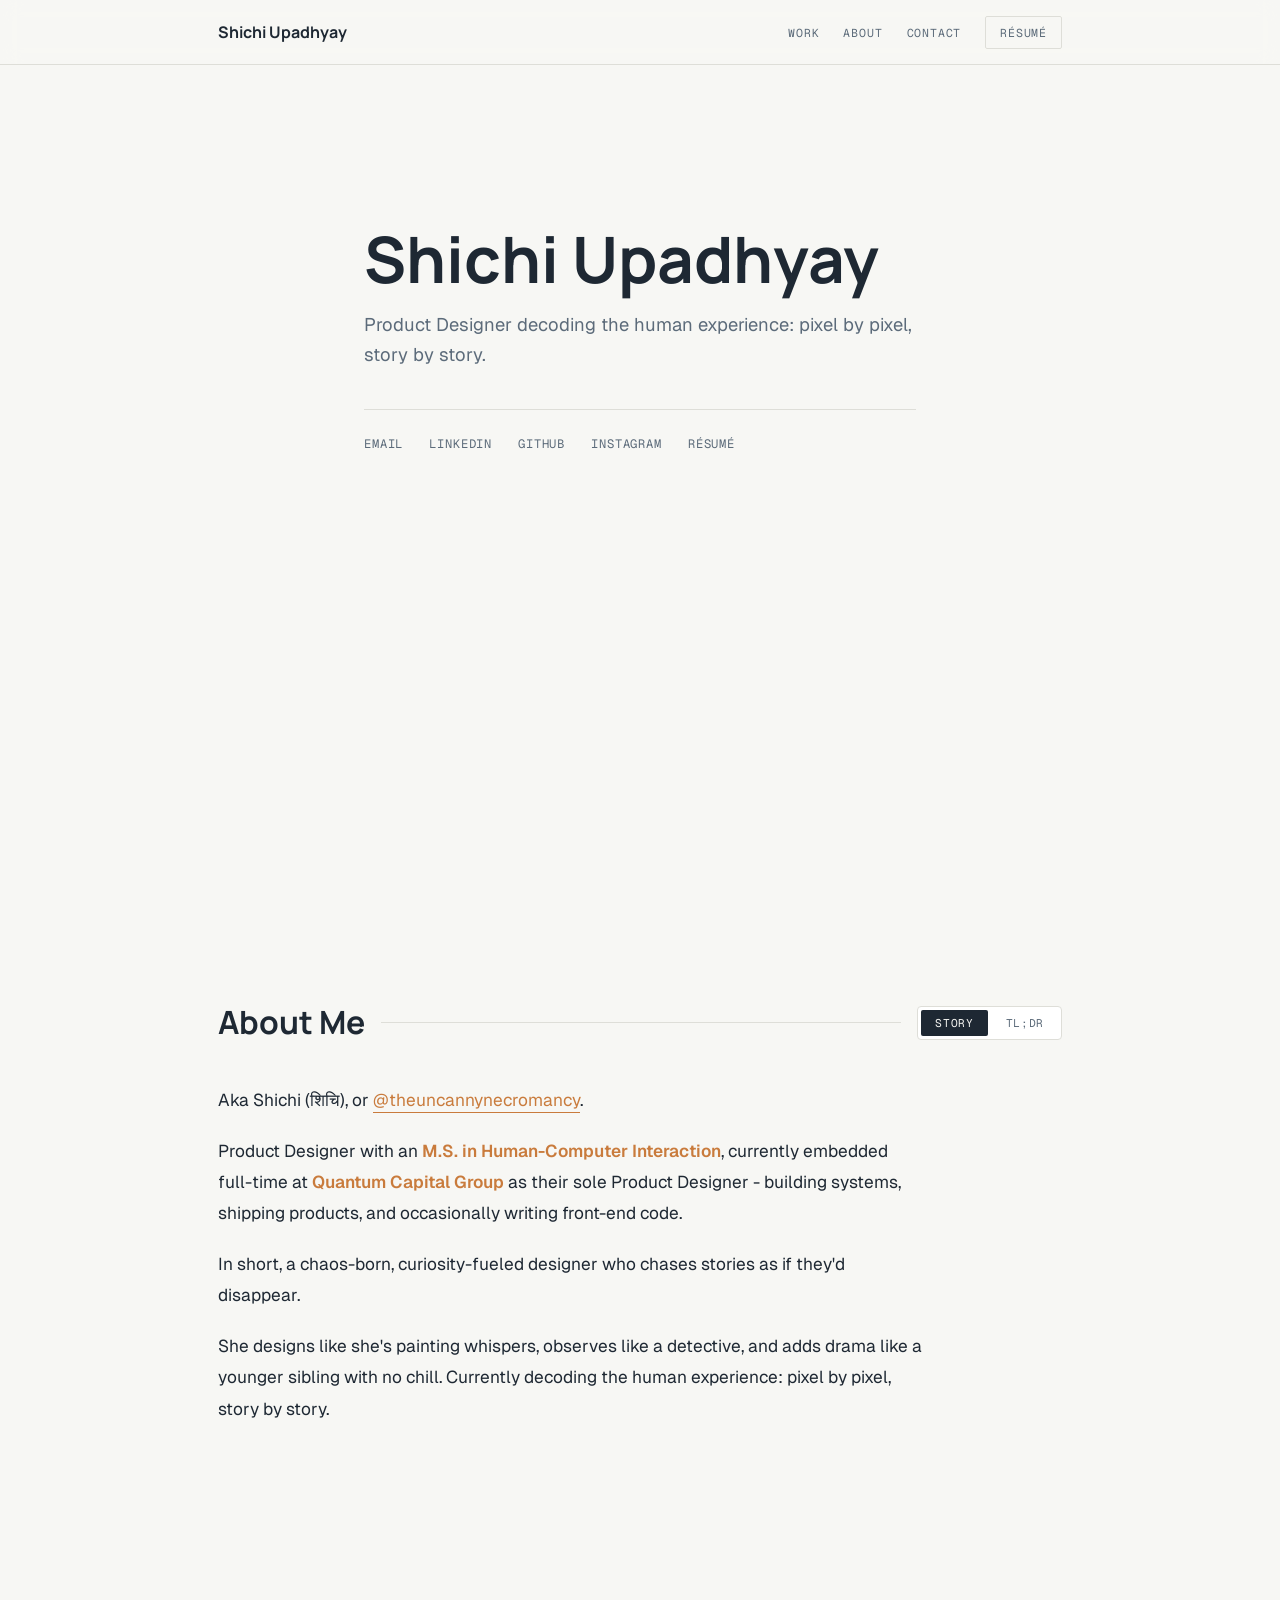
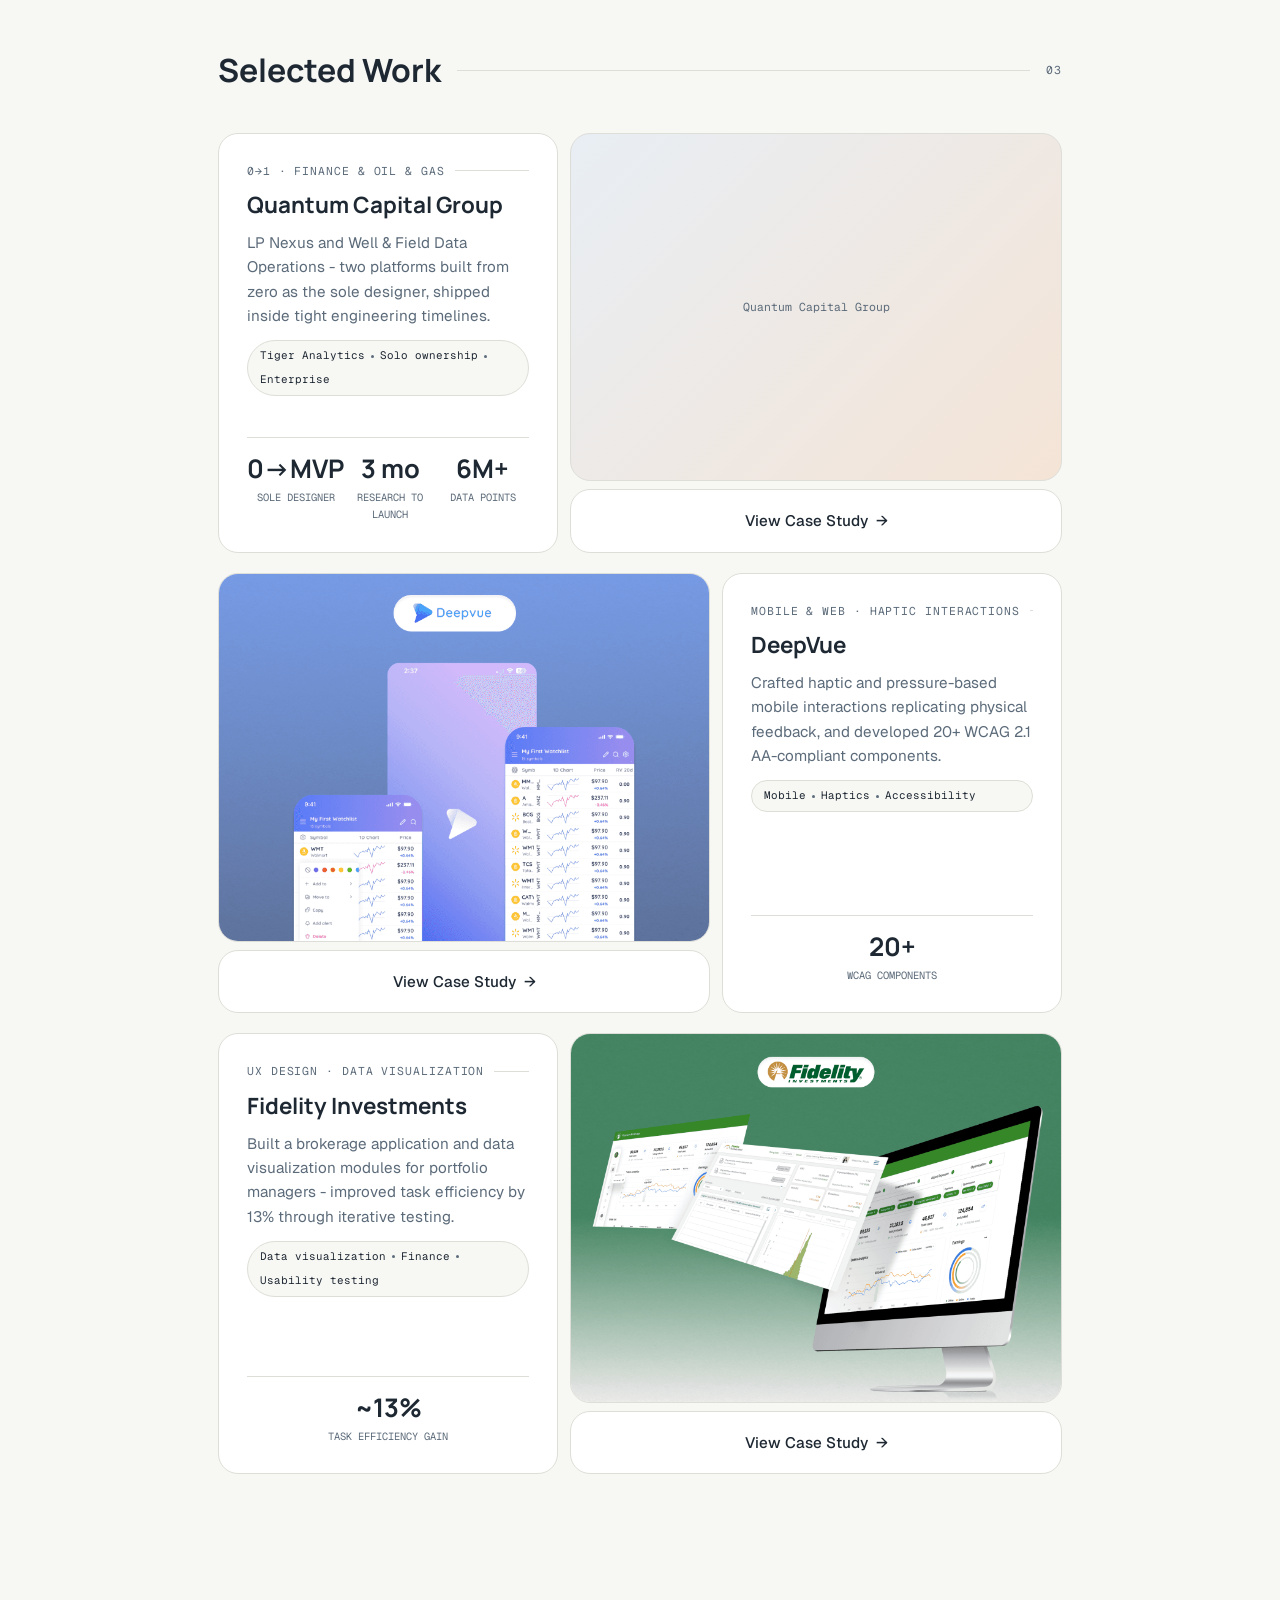
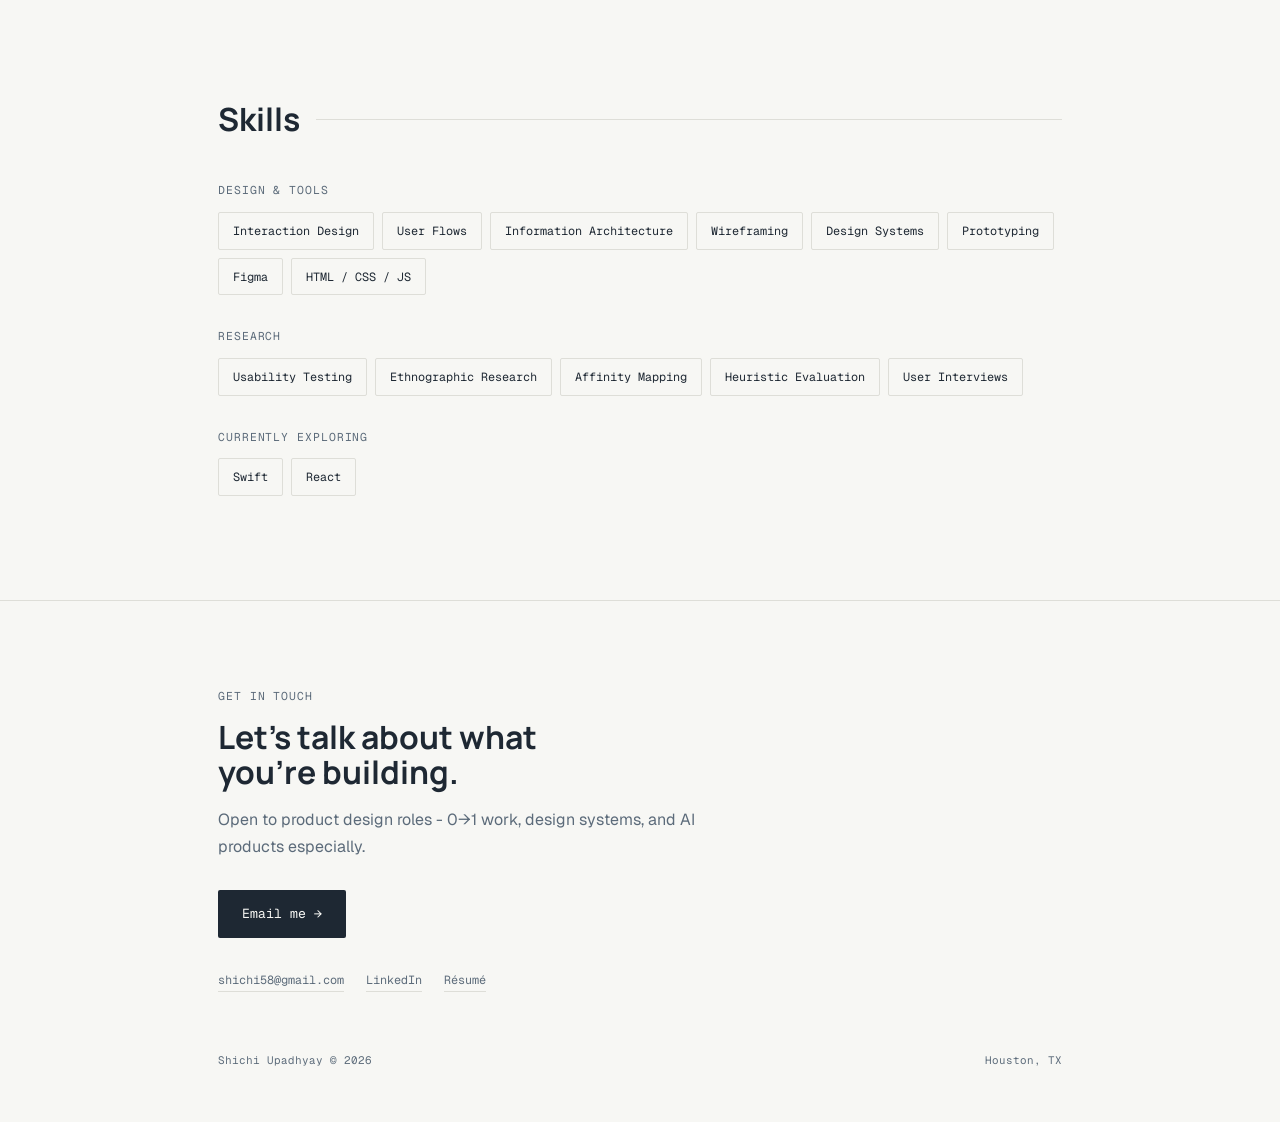
==== commit 97b14c43: "Replace hero scene with simple name, tagline, and links" ====
--- a/index.html
+++ b/index.html
@@ -30,27 +30,18 @@
   </header>
 
 <!-- 2. HERO -->
-<section id="home">
-  <div class="hero-top">
-
-    <div class="mode-switcher">
-      <button class="mode-btn mode-btn-messy active" aria-label="Messy view" aria-pressed="true">
-        <svg viewBox="0 0 32 32" width="26" height="26" fill="none" aria-hidden="true">
-          <path d="M5 22c4-10 7 4 11-6s5 8 11-2" stroke="currentColor"
-                stroke-width="2.4" stroke-linecap="round"/>
-        </svg>
-      </button>
-      <button class="mode-btn mode-btn-tidy" aria-label="Tidy view" aria-pressed="false">
-        <svg viewBox="0 0 32 32" width="26" height="26" fill="none" aria-hidden="true">
-          <rect x="7" y="7" width="18" height="18" rx="5"
-                stroke="currentColor" stroke-width="2.4"/>
-        </svg>
-      </button>
-    </div>
-  </div>
-
-  <div class="canvas-frame">
-    <div id="canvasStage"></div>
+<section id="home" class="hero-simple">
+  <div class="wrap">
+    <h1 class="hero-name">Shichi Upadhyay</h1>
+    <p class="hero-tag">Product Designer decoding the human experience: pixel by pixel, story by story.</p>
+    <span class="hero-rule"></span>
+    <div class="hero-links">
+      <a href="mailto:shichi58@gmail.com">Email</a>
+      <a href="https://linkedin.com/in/shichi-upadhyay" target="_blank">LinkedIn</a>
+      <a href="https://github.com/Shichi58" target="_blank">GitHub</a>
+      <a href="https://www.instagram.com/the_uncanny_necromancy/" target="_blank">Instagram</a>
+      <a href="resume.pdf" target="_blank">Résumé</a>
+    </div>
   </div>
 </section>
 
--- a/assets/styles/main.css
+++ b/assets/styles/main.css
@@ -726,4 +726,52 @@
   padding-bottom: 1px;
   transition: opacity .2s ease;
 }
-.about-link:hover { opacity: .7; }+.about-link:hover { opacity: .7; }
+
+/* ── SIMPLE HERO ── */
+.hero-simple {
+  padding: clamp(80px, 18vh, 160px) 0 clamp(60px, 12vh, 110px);
+}
+
+.hero-simple .hero-name {
+  font-size: clamp(2.4rem, 6vw, 4rem);
+  line-height: 1.05;
+  margin-bottom: 18px;
+}
+
+.hero-tag {
+  font-size: 1.15rem;
+  color: var(--ink-soft);
+  max-width: 46ch;
+  line-height: 1.6;
+}
+
+.hero-rule {
+  display: block;
+  width: 100%;
+  height: 1px;
+  background: var(--line);
+  margin: 40px 0 24px;
+}
+
+.hero-links {
+  display: flex;
+  flex-wrap: wrap;
+  gap: 26px;
+}
+
+.hero-links a {
+  font-family: 'Geist Mono', monospace;
+  font-size: .76rem;
+  letter-spacing: .07em;
+  text-transform: uppercase;
+  color: var(--ink-soft);
+  border-bottom: 1px solid transparent;
+  padding-bottom: 2px;
+  transition: color .2s ease, border-color .2s ease;
+}
+
+.hero-links a:hover {
+  color: var(--amber);
+  border-bottom-color: var(--amber);
+}
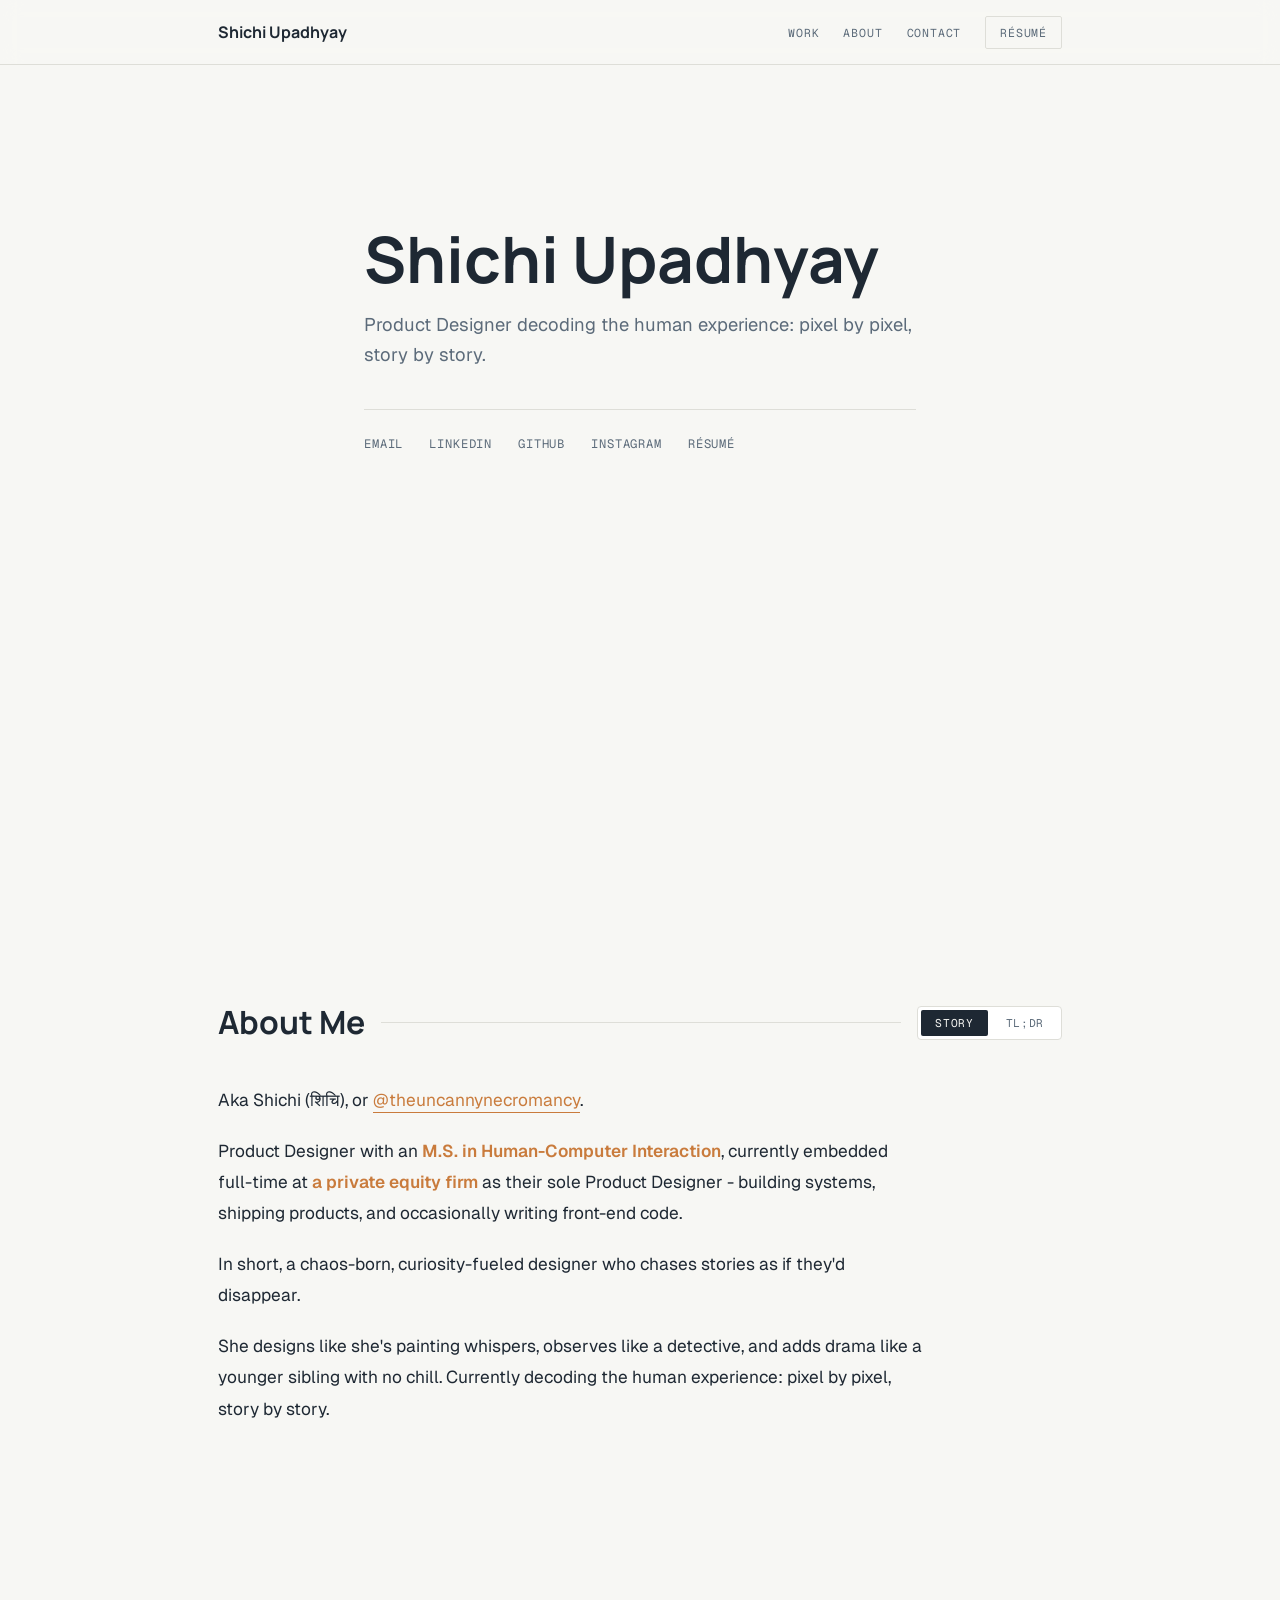
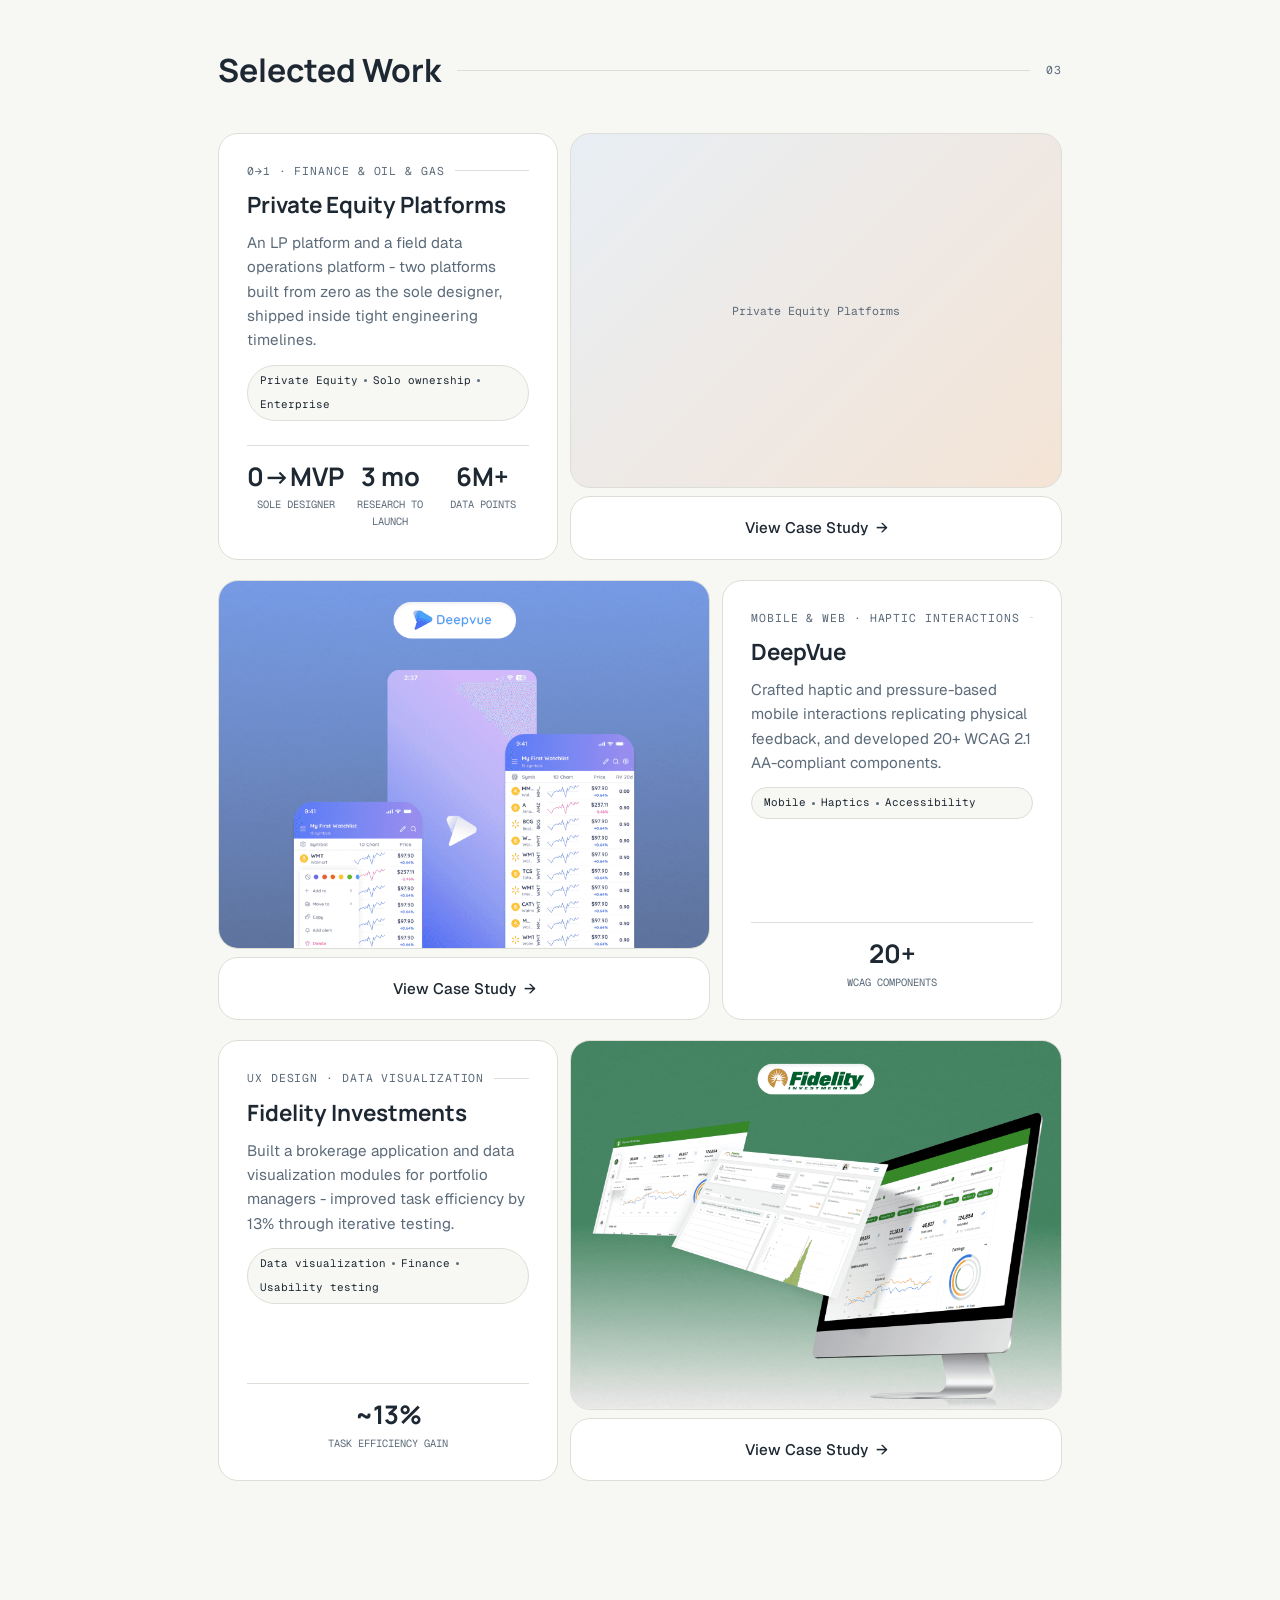
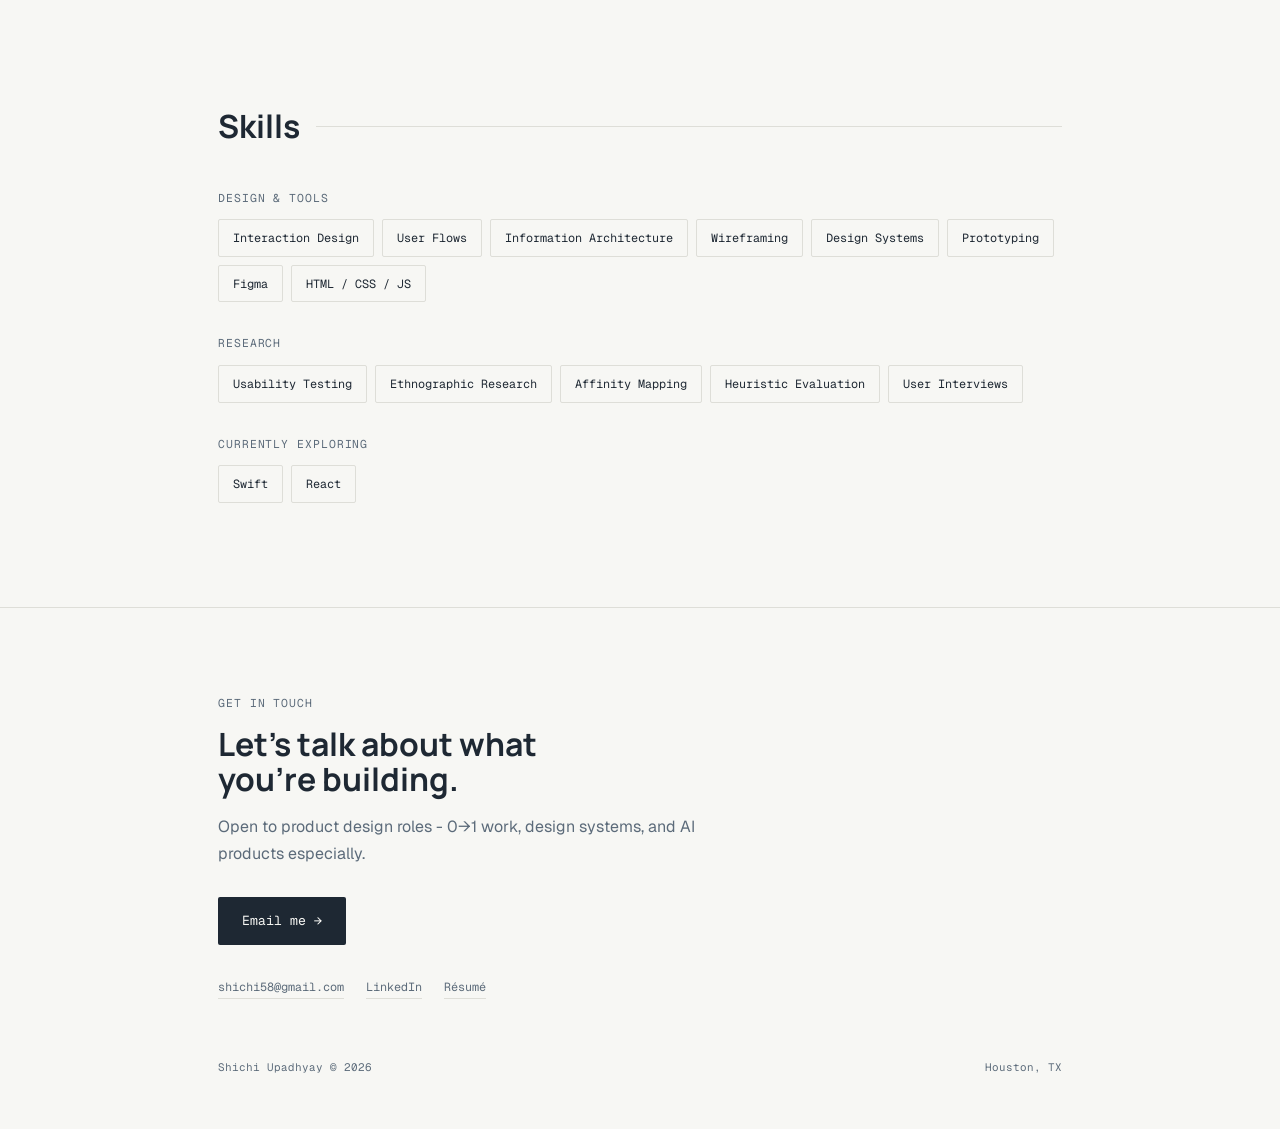
==== commit 14d88881: "Anonymize Quantum Capital Group case study details and hide select mockups Keeps the firm name on th" ====
--- a/index.html
+++ b/index.html
@@ -66,7 +66,7 @@
       </p>
       <p>
         Product Designer with an <strong>M.S. in Human-Computer Interaction</strong>, currently
-        embedded full-time at <strong>Quantum Capital Group</strong> as their sole Product
+        embedded full-time at <strong>a private equity firm</strong> as their sole Product
         Designer<span class="strike"> - building systems, shipping products, and occasionally
         writing front-end code</span>.
       </p>
@@ -101,10 +101,10 @@
             <span class="mono">0→1 · Finance & Oil & Gas</span>
             <span class="rule"></span>
           </div>
-          <h3>Quantum Capital Group</h3>
-          <p>LP Nexus and Well & Field Data Operations - two platforms built from zero as the sole designer, shipped inside tight engineering timelines.</p>
+          <h3>Private Equity Platforms</h3>
+          <p>An LP platform and a field data operations platform - two platforms built from zero as the sole designer, shipped inside tight engineering timelines.</p>
           <span class="work-chip">
-            <span>Tiger Analytics</span>
+            <span>Private Equity</span>
             <span class="chip-dot"></span>
             <span>Solo ownership</span>
             <span class="chip-dot"></span>
@@ -131,7 +131,7 @@
       </div>
       <div class="work-right">
         <a href="case-studies/quantum-capital-group.html" class="work-image qcg-placeholder">
-          <div class="work-placeholder">Quantum Capital Group</div>
+          <div class="work-placeholder">Private Equity Platforms</div>
         </a>
         <a href="case-studies/quantum-capital-group.html" class="view-btn">
           View Case Study <span>→</span>
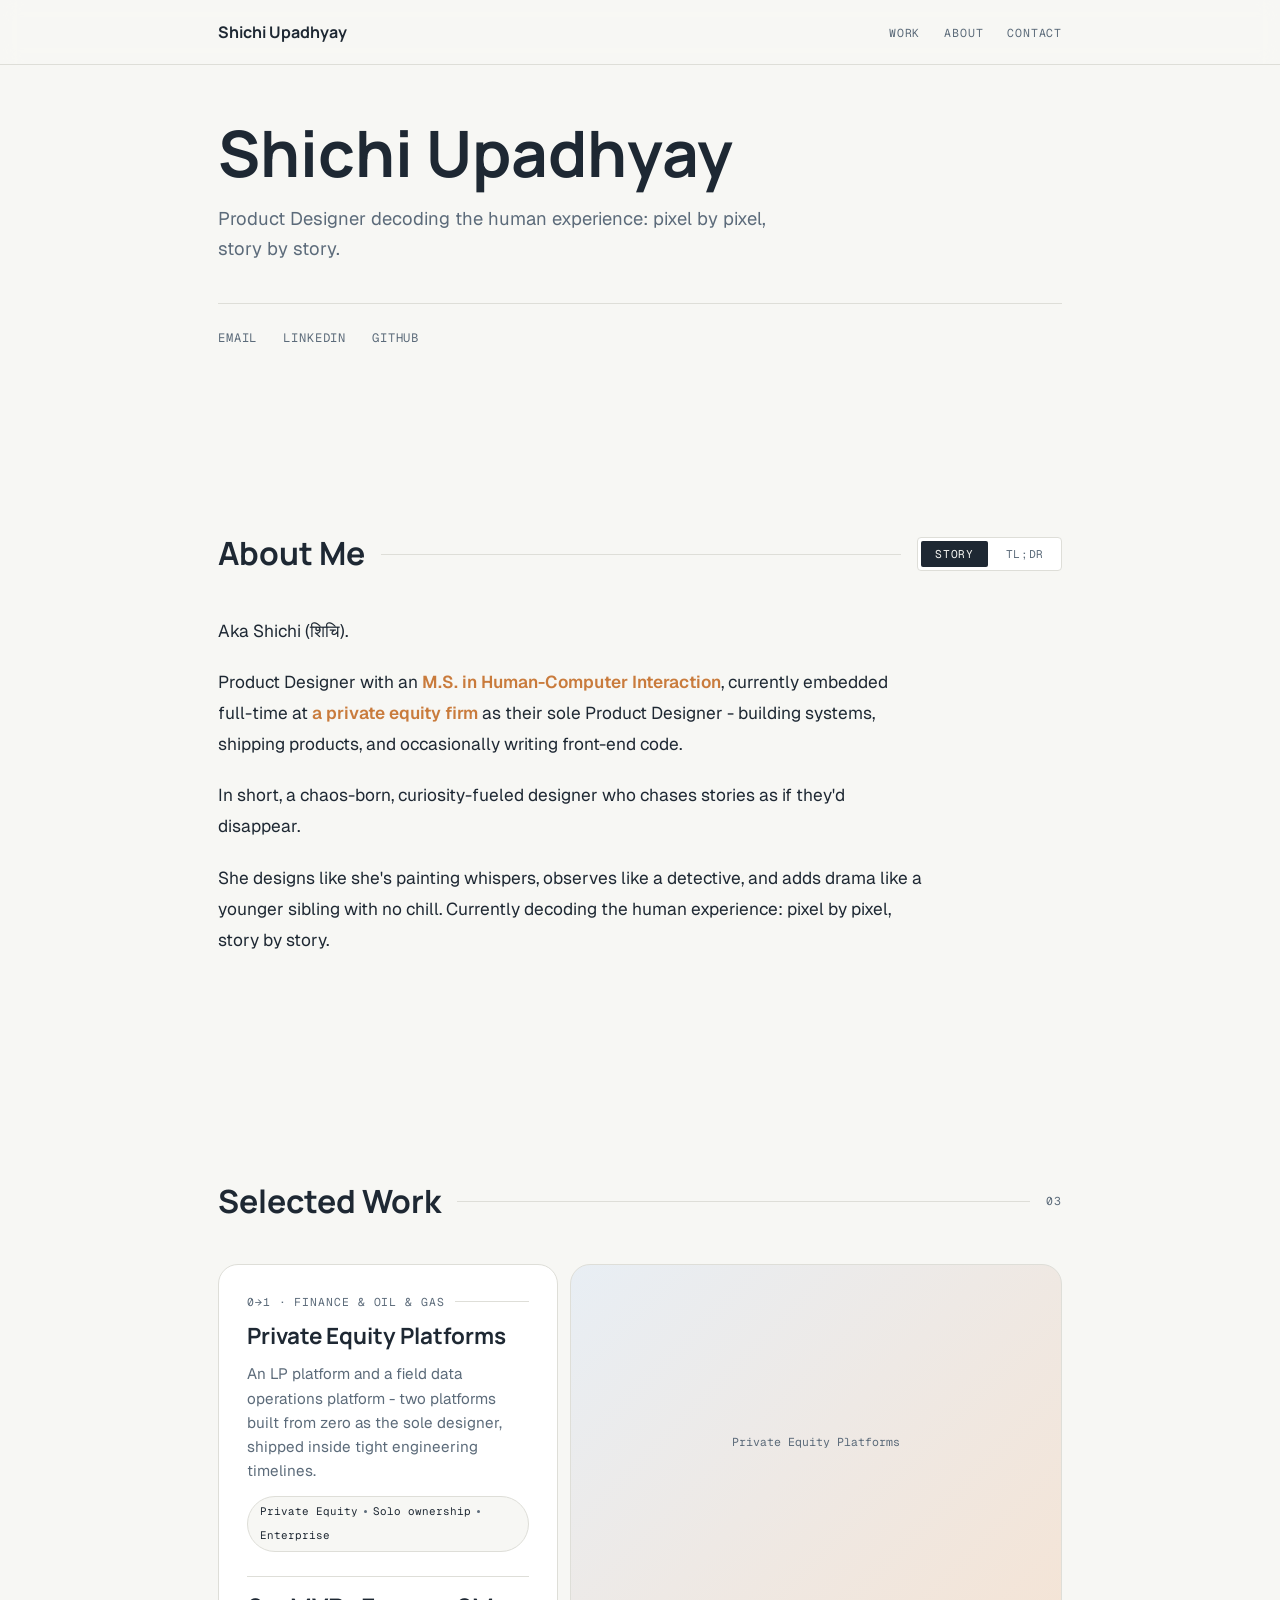
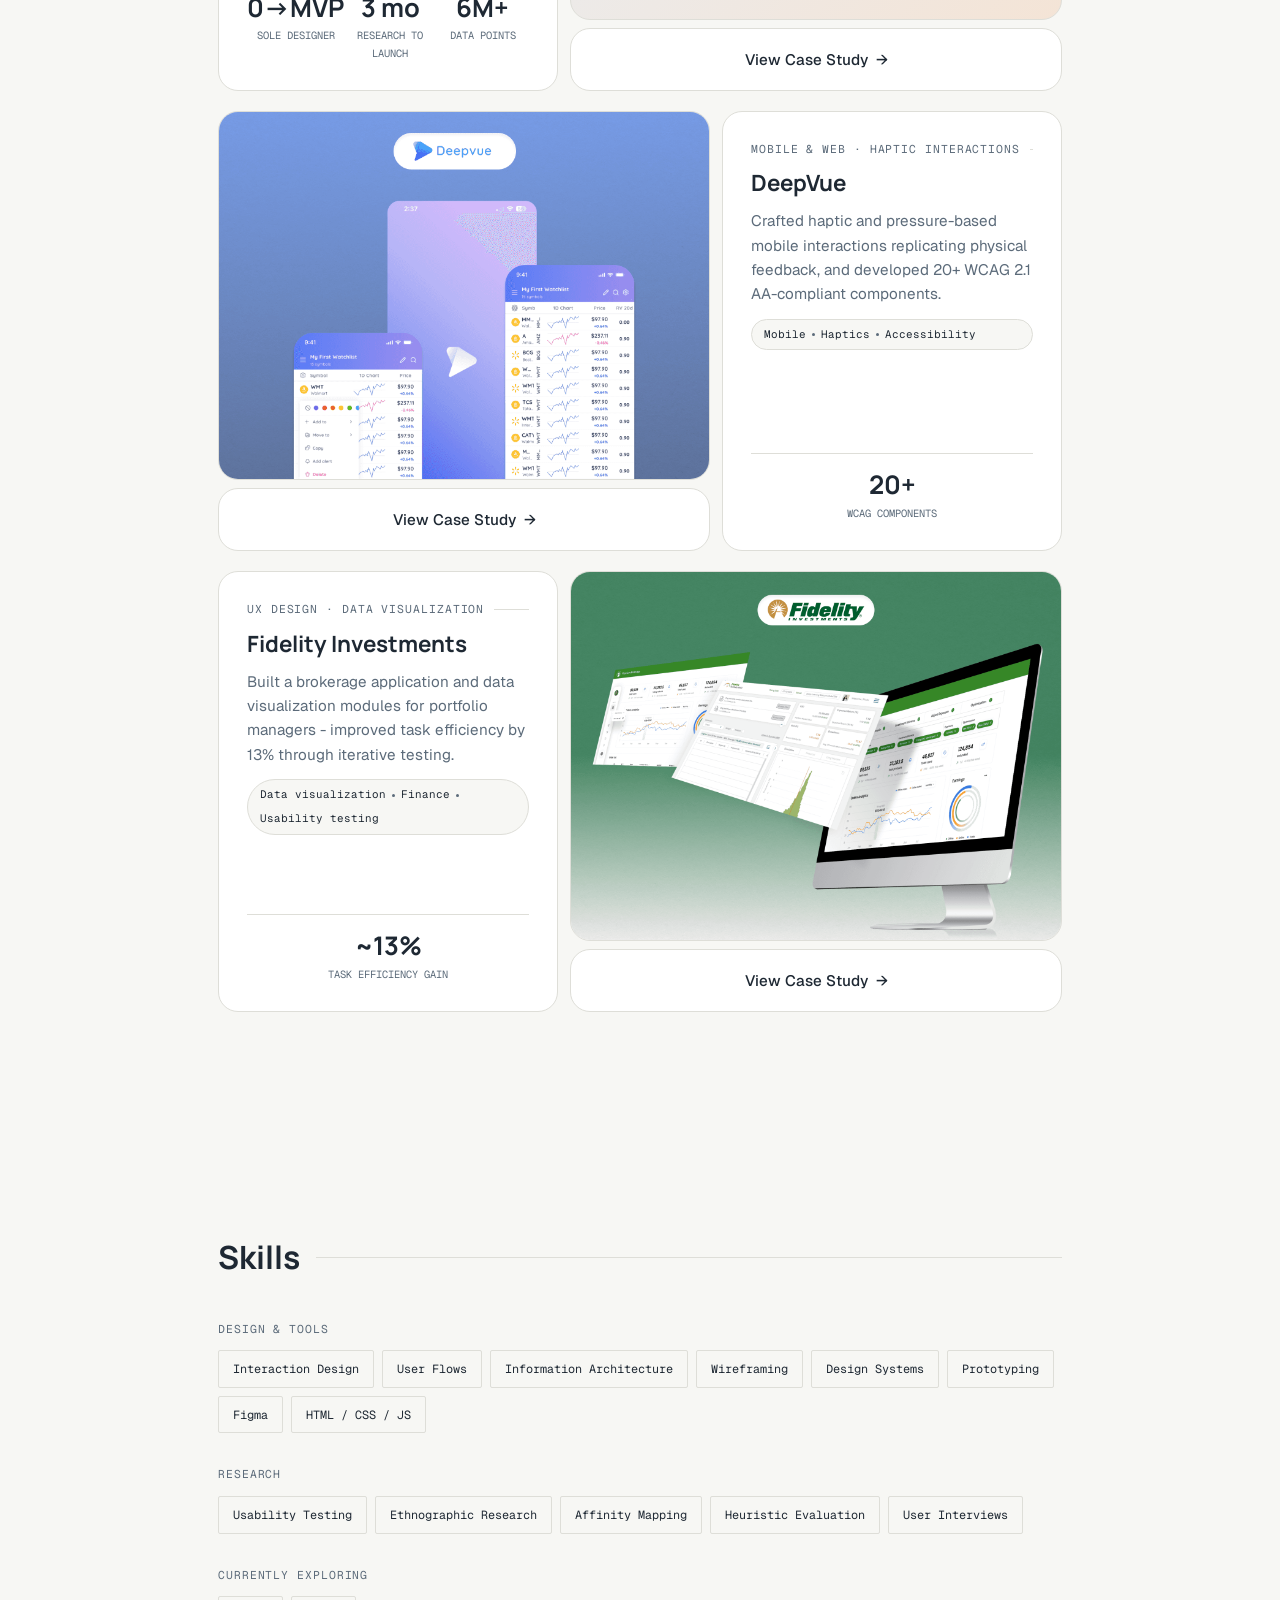
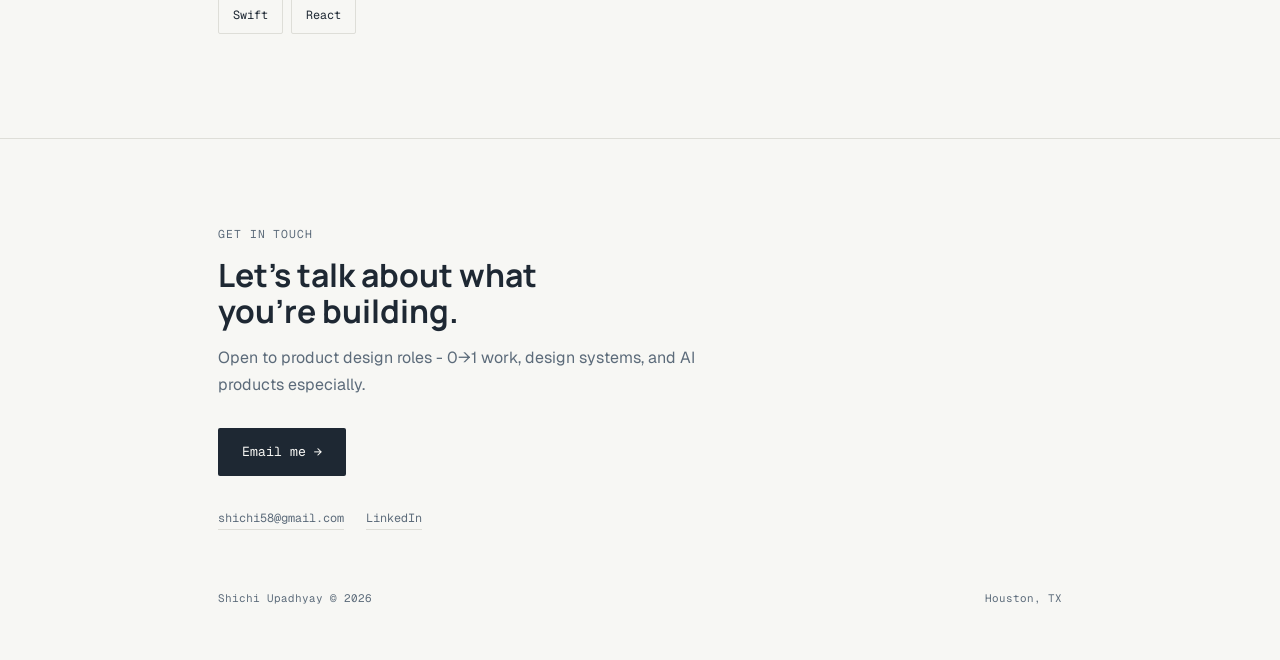
==== commit 9cf7709e: "Remove resume.pdf and all references to it Drops the résumé link from nav, hero, and footer across e" ====
--- a/index.html
+++ b/index.html
@@ -19,7 +19,6 @@
         <a href="#work">Work</a>
         <a href="#about">About</a>
         <a href="#contact">Contact</a>
-        <a href="resume.pdf" target="_blank" class="resume-btn">Résumé</a>
       </nav>
       <button class="nav-toggle" aria-label="Toggle menu" aria-expanded="false" aria-controls="nav-links">
         <span></span>
@@ -39,8 +38,6 @@
       <a href="mailto:shichi58@gmail.com">Email</a>
       <a href="https://linkedin.com/in/shichi-upadhyay" target="_blank">LinkedIn</a>
       <a href="https://github.com/Shichi58" target="_blank">GitHub</a>
-      <a href="https://www.instagram.com/the_uncanny_necromancy/" target="_blank">Instagram</a>
-      <a href="resume.pdf" target="_blank">Résumé</a>
     </div>
   </div>
 </section>
@@ -61,8 +58,7 @@
 
     <div class="about-text">
       <p>
-        Aka Shichi (शिचि), or
-        <a href="https://www.instagram.com/the_uncanny_necromancy/" target="_blank" class="about-link">@theuncannynecromancy</a>.
+        Aka Shichi (शिचि).
       </p>
       <p>
         Product Designer with an <strong>M.S. in Human-Computer Interaction</strong>, currently
@@ -130,10 +126,10 @@
         </div>
       </div>
       <div class="work-right">
-        <a href="case-studies/quantum-capital-group.html" class="work-image qcg-placeholder">
+        <a href="case-studies/private-equity-platforms.html" class="work-image pep-placeholder">
           <div class="work-placeholder">Private Equity Platforms</div>
         </a>
-        <a href="case-studies/quantum-capital-group.html" class="view-btn">
+        <a href="case-studies/private-equity-platforms.html" class="view-btn">
           View Case Study <span>→</span>
         </a>
       </div>
@@ -270,7 +266,6 @@
       <div class="footer-links">
         <a href="mailto:shichi58@gmail.com">shichi58@gmail.com</a>
         <a href="https://linkedin.com/in/shichi-upadhyay" target="_blank">LinkedIn</a>
-        <a href="resume.pdf" target="_blank">Résumé</a>
       </div>
       <div class="footer-bottom">
         <span>Shichi Upadhyay © 2026</span>
--- a/assets/styles/main.css
+++ b/assets/styles/main.css
@@ -55,8 +55,6 @@
   text-transform: uppercase; color: var(--ink-soft);
 }
 .nav-links a:hover { color: var(--amber); }
-.resume-btn { border: 1px solid var(--line); padding: 6px 14px; border-radius: 2px; }
-.nav-links a.resume-btn:hover { background: var(--amber); color: var(--paper); border-color: var(--amber); }
 
 .nav-toggle {
   display: none; flex-direction: column; justify-content: center; gap: 5px;
@@ -126,7 +124,7 @@
 }
 .work-image:hover { opacity: .9; }
 .work-image img { width: 100%; height: 100%; object-fit: contain; display: block; }
-.work-image.qcg-placeholder { background: linear-gradient(135deg, #E8EEF4 0%, #F4E4D6 100%); }
+.work-image.pep-placeholder { background: linear-gradient(135deg, #E8EEF4 0%, #F4E4D6 100%); }
 .work-placeholder { font-family: 'Geist Mono', monospace; font-size: .72rem; color: var(--ink-soft); text-align: center; padding: 20px; }
 .view-btn {
   display: flex; align-items: center; justify-content: center; gap: 8px;
@@ -183,11 +181,7 @@
 
 #home {
   background: var(--paper);
-  height: calc(100vh - 64px);
-  overflow: hidden;
   position: relative;
-  display: flex;
-  flex-direction: column;
   transition: background .35s ease;
 }
 
@@ -526,8 +520,8 @@
    
    .cs-wash-break { min-height: clamp(160px, 22vh, 260px); }
    
-   /* QCG palette — slate tints from brand #3D4A5D */
-   .qcg {
+   /* PEP palette — slate tints from brand #3D4A5D */
+   .pep {
      --w0: #8A9AAD; --w1: #9AA9B9; --w2: #AEBCC8;
      --w3: #C6D1DA; --w4: #E0E7ED; --w5: #F5F8FA;
    }
@@ -730,7 +724,8 @@
 
 /* ── SIMPLE HERO ── */
 .hero-simple {
-  padding: clamp(80px, 18vh, 160px) 0 clamp(60px, 12vh, 110px);
+  padding: clamp(48px, 6vh, 84px) 0 clamp(64px, 9vh, 96px);
+  position: relative;
 }
 
 .hero-simple .hero-name {
